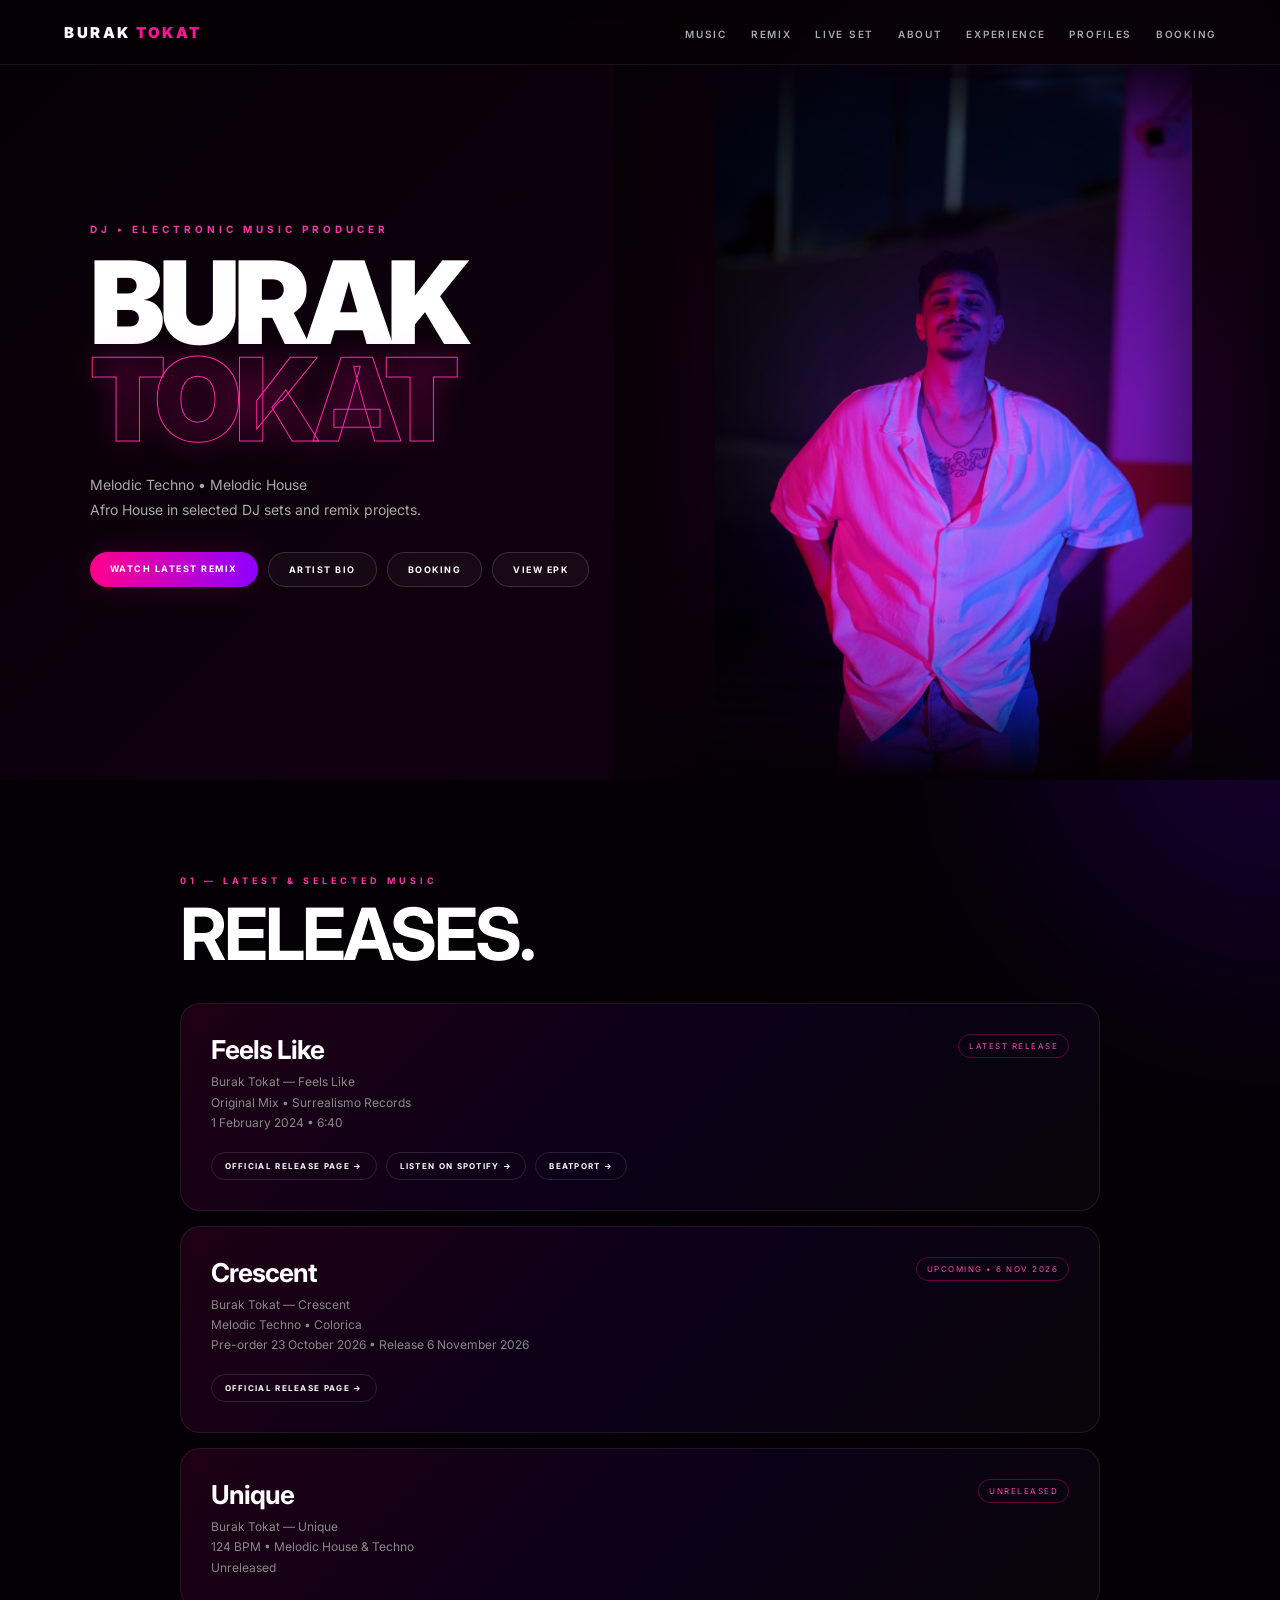
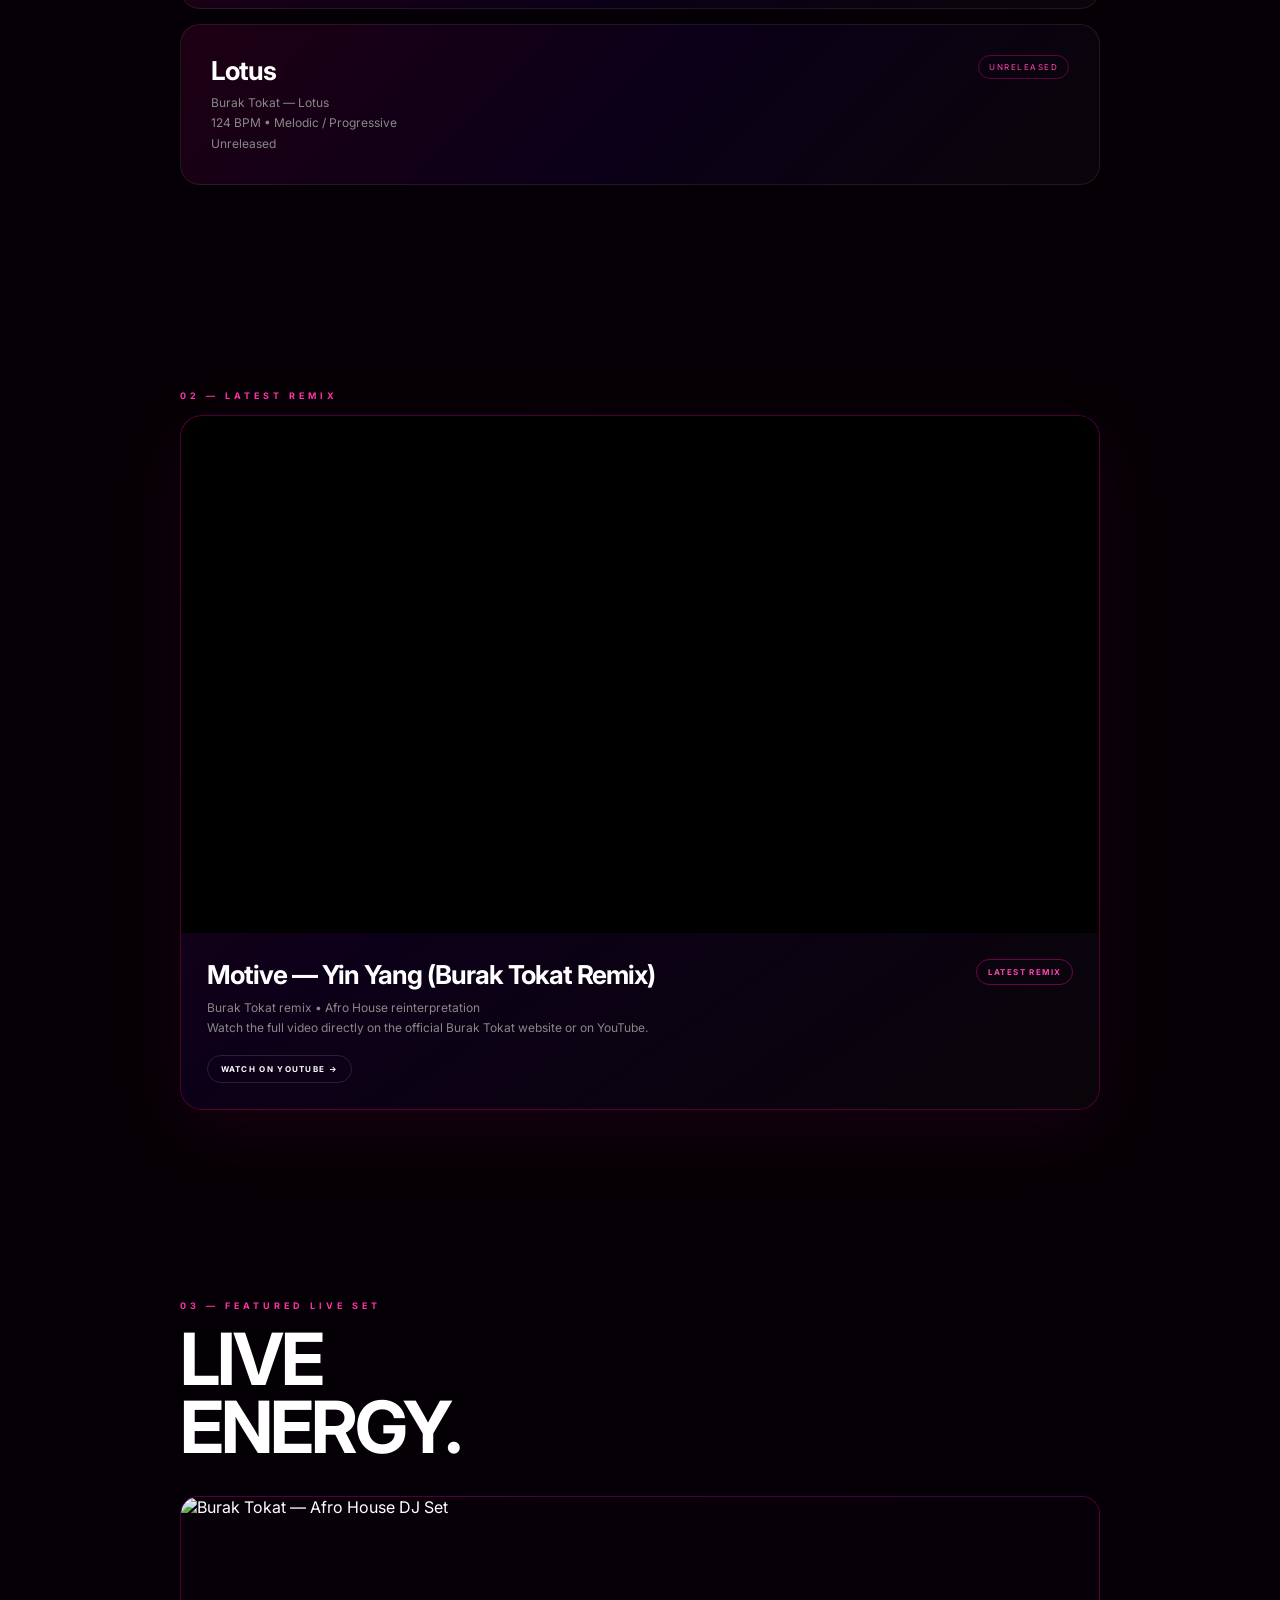
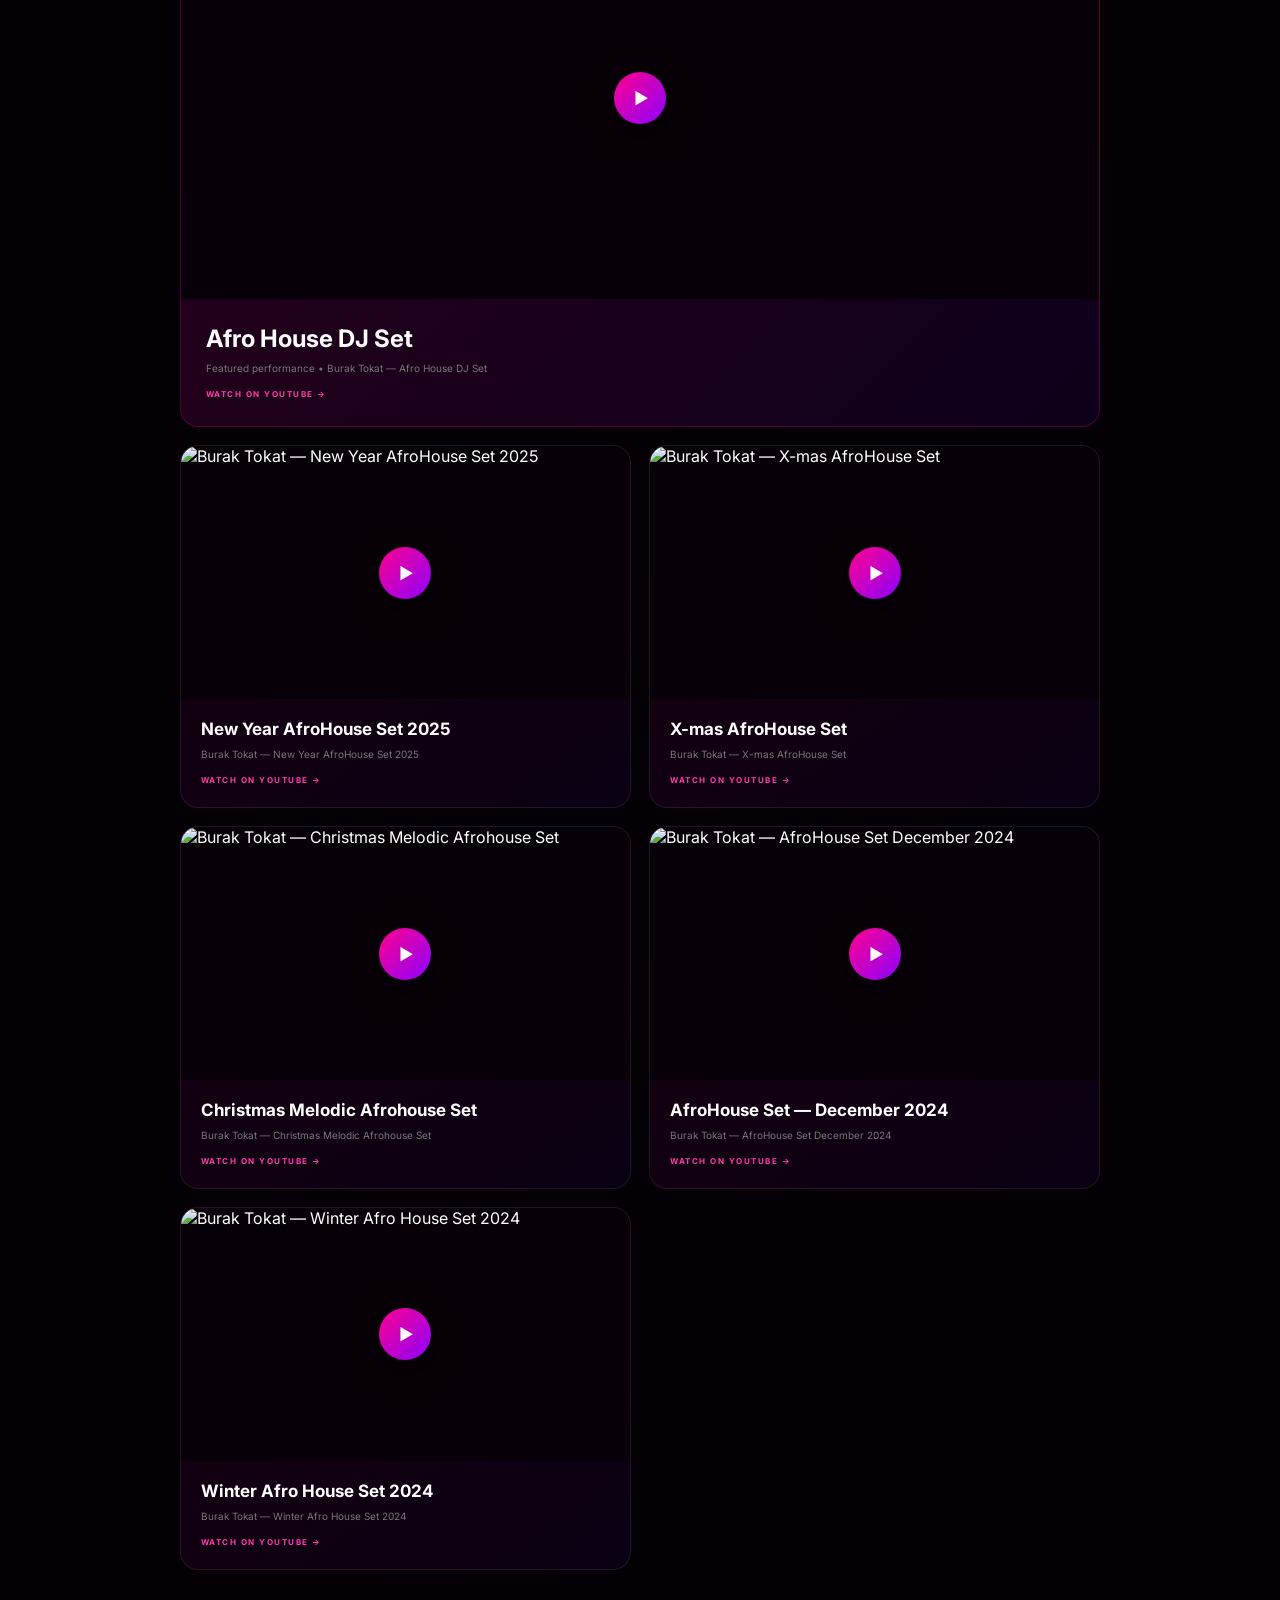
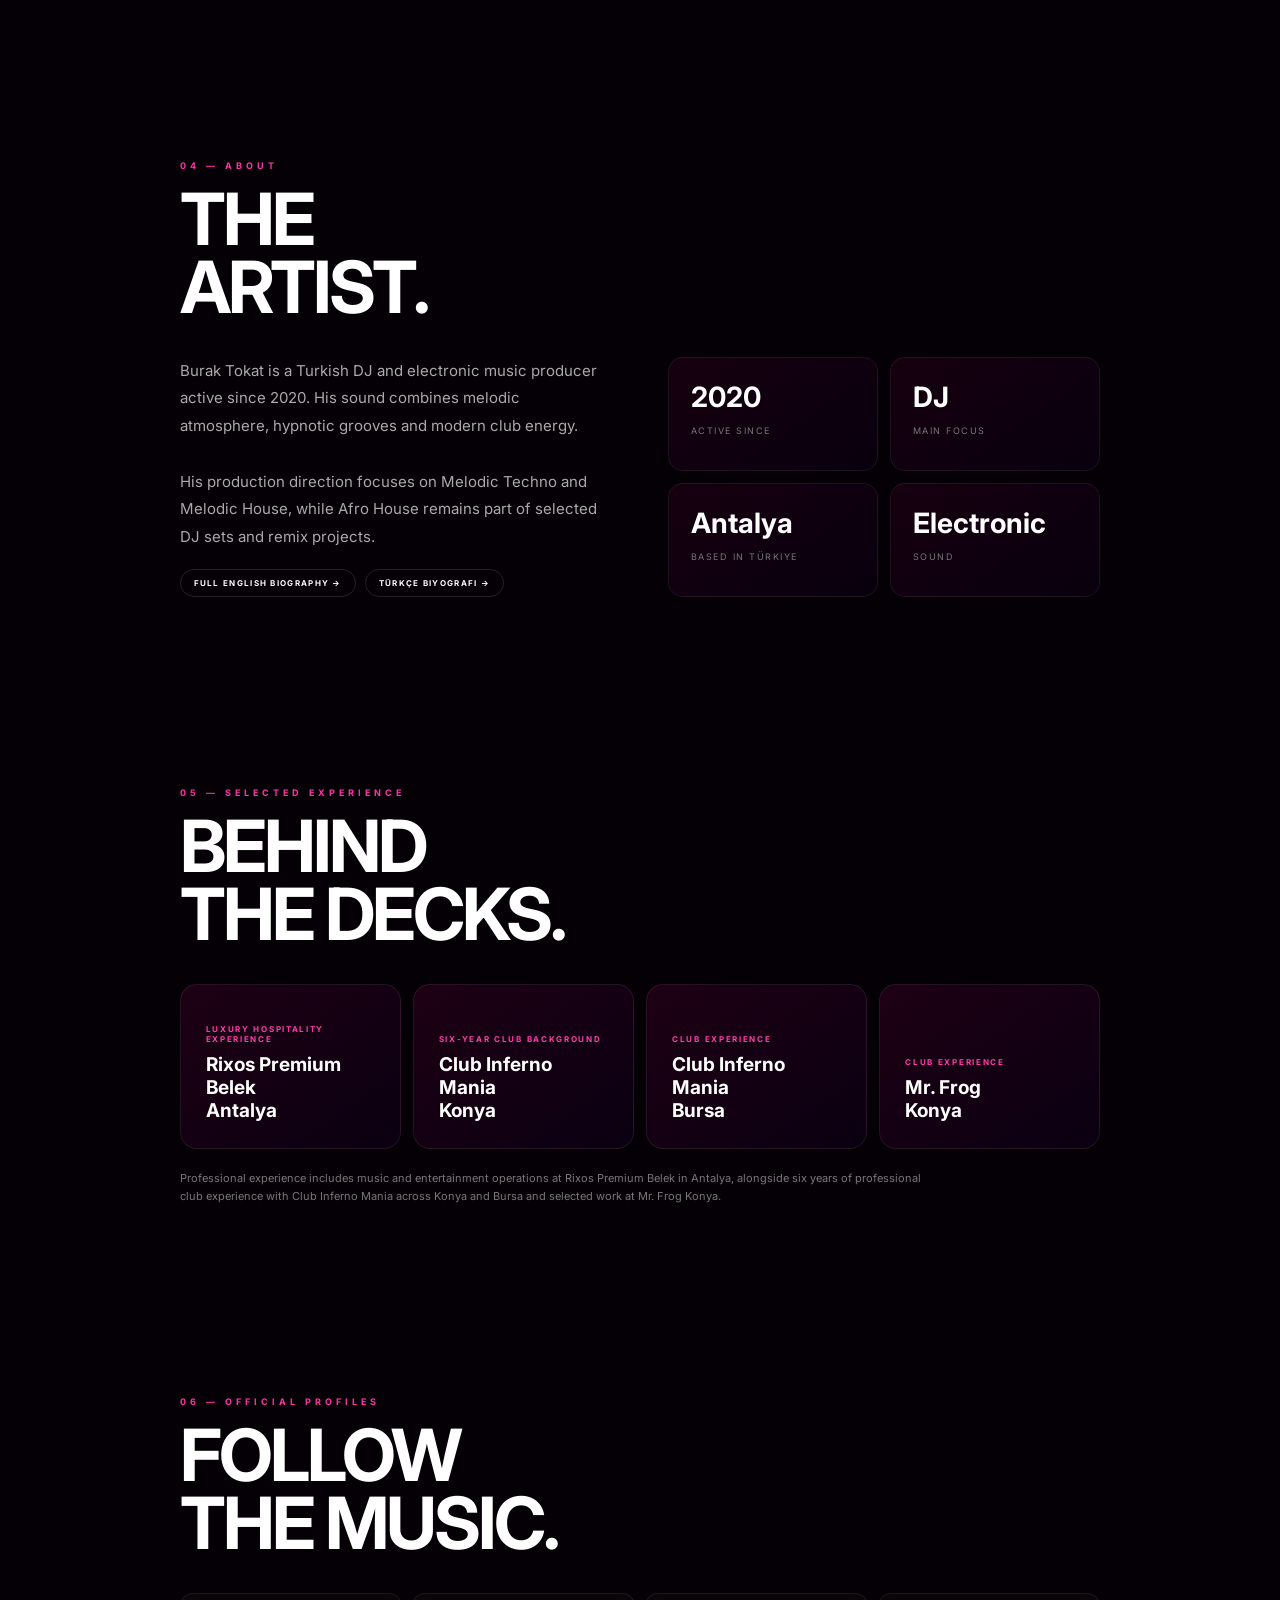
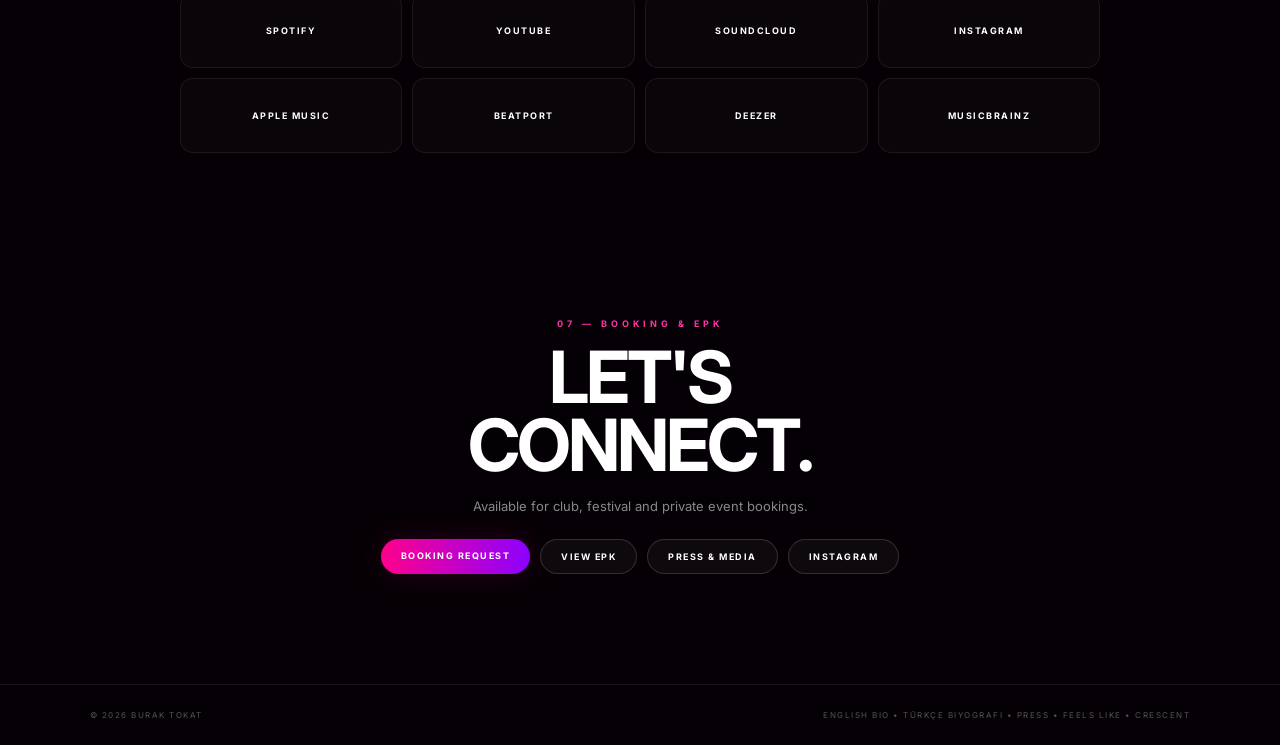
==== index.html @ bba107b1 "Add Rixos Premium Belek to selected experience" ====
<!DOCTYPE html>
<html lang="en">
<head>
  <meta charset="UTF-8">
  <meta name="viewport" content="width=device-width, initial-scale=1.0">

  <script>
    if (window.location.hostname === 'buraktokat.github.io') {
      window.location.replace(
        'https://buraktokat.com' +
        window.location.pathname +
        window.location.search +
        window.location.hash
      );
    }
  </script>

  <title>Burak Tokat — DJ & Electronic Music Producer</title>
  <meta name="description" content="Official website of Burak Tokat — Turkish DJ and electronic music producer. Melodic Techno, Melodic House and selected Afro House projects, releases, remixes and DJ sets.">
  <meta name="author" content="Burak Tokat">
  <meta name="robots" content="index, follow, max-image-preview:large">

  <link rel="canonical" href="https://buraktokat.com/">
  <link rel="alternate" hreflang="en" href="https://buraktokat.com/">
  <link rel="alternate" hreflang="tr" href="https://buraktokat.com/hakkinda.html">
  <link rel="alternate" hreflang="x-default" href="https://buraktokat.com/">
  <link rel="icon" type="image/svg+xml" href="/favicon.svg?v=3">
  <meta name="theme-color" content="#050005">

  <meta property="og:title" content="Burak Tokat — DJ & Electronic Music Producer">
  <meta property="og:description" content="Official website of Burak Tokat — DJ & Electronic Music Producer from Türkiye.">
  <meta property="og:type" content="profile">
  <meta property="og:url" content="https://buraktokat.com/">
  <meta property="og:image" content="https://buraktokat.com/burak-tokat-hero.JPG">
  <meta property="og:image:width" content="828">
  <meta property="og:image:height" content="1183">
  <meta property="og:image:alt" content="Burak Tokat — Turkish DJ and electronic music producer">
  <meta property="og:site_name" content="Burak Tokat">

  <meta name="twitter:card" content="summary_large_image">
  <meta name="twitter:title" content="Burak Tokat — DJ & Electronic Music Producer">
  <meta name="twitter:description" content="Official website of Burak Tokat.">
  <meta name="twitter:image" content="https://buraktokat.com/burak-tokat-hero.JPG">

  <script type="application/ld+json">
  {
    "@context": "https://schema.org",
    "@graph": [
      {
        "@type": "WebSite",
        "@id": "https://buraktokat.com/#website",
        "url": "https://buraktokat.com/",
        "name": "Burak Tokat",
        "alternateName": "Burak Tokat Official",
        "description": "Official website of Turkish DJ and electronic music producer Burak Tokat.",
        "inLanguage": ["en", "tr"],
        "publisher": {"@id": "https://buraktokat.com/#person"}
      },
      {
        "@type": "Person",
        "@id": "https://buraktokat.com/#person",
        "name": "Burak Tokat",
        "alternateName": "BURAK TOKAT",
        "url": "https://buraktokat.com/",
        "mainEntityOfPage": {"@id": "https://buraktokat.com/about.html#about-page"},
        "image": {
          "@type": "ImageObject",
          "url": "https://buraktokat.com/burak-tokat-hero.JPG",
          "contentUrl": "https://buraktokat.com/burak-tokat-hero.JPG",
          "caption": "Burak Tokat — Turkish DJ and electronic music producer",
          "width": 828,
          "height": 1183
        },
        "jobTitle": "DJ and Electronic Music Producer",
        "disambiguatingDescription": "Turkish DJ and electronic music producer based in Antalya, active since 2020.",
        "description": "Burak Tokat is a Turkish DJ and electronic music producer active since 2020, based in Antalya, Türkiye. His production direction focuses primarily on Melodic Techno and Melodic House, while Afro House is represented in selected DJ sets and remix projects.",
        "nationality": {"@type": "Country", "name": "Türkiye"},
        "homeLocation": {"@type": "City", "name": "Antalya"},
        "knowsAbout": ["Melodic Techno", "Melodic House", "Afro House", "Electronic Music"],
        "identifier": [
          {"@type": "PropertyValue", "propertyID": "MusicBrainz Artist ID", "value": "d6642fed-4b32-4e35-bbf1-1daaf0e04e70"},
          {"@type": "PropertyValue", "propertyID": "Spotify Artist ID", "value": "2lSECyE7vZiH9M3YwAgsy5"},
          {"@type": "PropertyValue", "propertyID": "Apple Music Artist ID", "value": "1721994034"}
        ],
        "sameAs": [
          "https://www.instagram.com/burak_tkt/",
          "https://open.spotify.com/artist/2lSECyE7vZiH9M3YwAgsy5",
          "https://music.apple.com/tr/artist/burak-tokat/1721994034",
          "https://www.youtube.com/@BurakTokatMusic",
          "https://soundcloud.com/burak-tokat-6125178",
          "https://www.beatport.com/artist/burak-tokat/1174596",
          "https://www.deezer.com/en/artist/247547852",
          "https://musicbrainz.org/artist/d6642fed-4b32-4e35-bbf1-1daaf0e04e70"
        ]
      },
      {
        "@type": "MusicRecording",
        "@id": "https://buraktokat.com/#feels-like",
        "name": "Feels Like",
        "url": "https://buraktokat.com/music/feels-like.html",
        "sameAs": "https://open.spotify.com/track/1SCEhdeMEhMFP7jgETEWyG",
        "datePublished": "2024-02-01",
        "duration": "PT6M40S",
        "isrcCode": "US83Z2354451",
        "genre": "Melodic House & Techno",
        "byArtist": {"@id": "https://buraktokat.com/#person"},
        "recordLabel": {"@type": "Organization", "name": "Surrealismo Records"}
      },
      {
        "@type": "MusicRecording",
        "@id": "https://buraktokat.com/#crescent",
        "name": "Crescent",
        "url": "https://buraktokat.com/music/crescent.html",
        "datePublished": "2026-11-06",
        "genre": "Melodic Techno",
        "byArtist": {"@id": "https://buraktokat.com/#person"},
        "recordLabel": {"@type": "Organization", "name": "Colorica", "sameAs": "https://www.beatport.com/label/colorica/94659"},
        "description": "Upcoming Melodic Techno single by Burak Tokat. Pre-order begins 23 October 2026; worldwide release is 6 November 2026."
      },
      {
        "@type": "VideoObject",
        "@id": "https://buraktokat.com/#yin-yang-remix-video",
        "name": "Motive - Yin Yang (Burak Tokat Remix)",
        "description": "Motive - Yin Yang reworked by Burak Tokat in an Afro House-oriented remix version.",
        "thumbnailUrl": "https://i.ytimg.com/vi/vJzONcDdMDk/maxresdefault.jpg",
        "embedUrl": "https://www.youtube.com/embed/vJzONcDdMDk",
        "contentUrl": "https://www.youtube.com/watch?v=vJzONcDdMDk",
        "creator": {"@id": "https://buraktokat.com/#person"}
      }
    ]
  }
  </script>

  <style>
    @import url('https://fonts.googleapis.com/css2?family=Inter:wght@400;500;600;700;800;900&display=swap');
    *{margin:0;padding:0;box-sizing:border-box}html{scroll-behavior:smooth}body{background:#050005;color:#fff;font-family:Inter,Arial,sans-serif;overflow-x:hidden}body::before{content:"";position:fixed;width:450px;height:450px;left:-220px;top:120px;background:rgba(255,0,153,.18);filter:blur(120px);border-radius:50%;z-index:-2}body::after{content:"";position:fixed;width:450px;height:450px;right:-220px;top:500px;background:rgba(100,0,255,.18);filter:blur(120px);border-radius:50%;z-index:-2}
    nav{position:fixed;top:0;left:0;width:100%;height:65px;display:flex;align-items:center;justify-content:space-between;padding:0 5%;z-index:100;background:rgba(5,0,5,.72);backdrop-filter:blur(18px);-webkit-backdrop-filter:blur(18px);border-bottom:1px solid rgba(255,255,255,.07)}.logo{font-size:15px;font-weight:900;letter-spacing:2.5px}.logo span{color:#ff1493}.nav-links{display:flex;gap:24px;list-style:none}.nav-links a{color:#aaa;text-decoration:none;font-size:10px;font-weight:600;letter-spacing:1.7px;text-transform:uppercase;transition:.3s}.nav-links a:hover{color:#ff32aa}
    .hero{min-height:780px;position:relative;display:flex;align-items:center;padding:90px 7% 60px;overflow:hidden;background:radial-gradient(circle at 80% 50%,rgba(255,0,153,.15),transparent 40%),linear-gradient(135deg,#050005,#10000f 55%,#08000c)}.hero-content{position:relative;z-index:3;width:54%}.eyebrow{color:#ff35aa;font-size:10px;font-weight:700;letter-spacing:4px;text-transform:uppercase;margin-bottom:20px}.hero h1{font-size:clamp(58px,9vw,115px);line-height:.84;letter-spacing:-6px;font-weight:900;text-transform:uppercase}.hero h1 span{display:block;color:transparent;-webkit-text-stroke:1px #ff28a4;text-shadow:0 0 30px rgba(255,0,153,.22)}.hero-sub{margin-top:25px;max-width:500px;color:#aaa;font-size:14px;line-height:1.75}.hero-buttons{display:flex;gap:10px;flex-wrap:wrap;margin-top:30px}.btn{display:inline-flex;padding:11px 20px;border-radius:30px;text-decoration:none;color:#fff;font-size:9px;font-weight:700;letter-spacing:1.5px;text-transform:uppercase;border:1px solid rgba(255,255,255,.15);background:rgba(255,255,255,.035);transition:.3s}.btn.primary{background:linear-gradient(90deg,#ff008c,#8c00ff);border:none;box-shadow:0 0 30px rgba(255,0,153,.15)}.btn:hover{transform:translateY(-2px)}
    .hero-photo{position:absolute;right:-1%;top:65px;width:53%;height:calc(100% - 65px);display:flex;align-items:flex-end;justify-content:center;z-index:2;pointer-events:none}.hero-photo::before{content:"";position:absolute;width:78%;height:82%;right:5%;bottom:3%;background:radial-gradient(circle,rgba(255,0,153,.38),rgba(100,0,255,.18),transparent 70%);filter:blur(48px)}.hero-photo::after{content:"";position:absolute;inset:0;z-index:2;pointer-events:none;background:linear-gradient(90deg,#080008 0%,rgba(8,0,8,.30) 13%,transparent 28%,transparent 78%,rgba(8,0,12,.40) 91%,#08000c 100%),linear-gradient(0deg,#050005 0%,rgba(5,0,5,.18) 12%,transparent 25%,transparent 91%,rgba(8,0,12,.72) 100%)}.hero-photo img{position:relative;z-index:1;width:100%;height:100%;object-fit:contain;object-position:center bottom;mix-blend-mode:screen;opacity:.96;-webkit-mask-image:radial-gradient(ellipse 74% 88% at 53% 53%,#000 52%,rgba(0,0,0,.94) 68%,transparent 100%);mask-image:radial-gradient(ellipse 74% 88% at 53% 53%,#000 52%,rgba(0,0,0,.94) 68%,transparent 100%);filter:saturate(1.08) contrast(1.04) drop-shadow(0 28px 50px rgba(0,0,0,.7))}
    section{max-width:1100px;margin:auto;padding:95px 7%}.section-label{color:#ff32a7;font-size:9px;letter-spacing:4px;font-weight:700;text-transform:uppercase;margin-bottom:14px}h2{font-size:clamp(42px,6vw,72px);line-height:.95;letter-spacing:-3px;margin-bottom:35px}
    .music-card{padding:30px;border-radius:20px;border:1px solid rgba(255,255,255,.08);background:linear-gradient(135deg,rgba(255,0,153,.10),rgba(90,0,255,.08),rgba(255,255,255,.02));margin-bottom:15px}.music-top{display:flex;justify-content:space-between;align-items:flex-start;gap:20px}.music-card h3{font-size:26px;letter-spacing:-1px;margin-bottom:7px}.music-card p{color:#888;font-size:12px;line-height:1.7}.music-actions{display:flex;gap:9px;flex-wrap:wrap;margin-top:18px}.music-link{display:inline-flex;align-items:center;padding:8px 13px;border:1px solid rgba(255,255,255,.12);border-radius:30px;color:#fff;text-decoration:none;font-size:8px;font-weight:700;letter-spacing:1.3px;text-transform:uppercase;transition:.3s}.music-link:hover{color:#ff46b2;border-color:rgba(255,0,153,.35);transform:translateY(-2px)}.tag{padding:6px 10px;border:1px solid rgba(255,0,153,.35);color:#ff46b2;border-radius:20px;font-size:8px;letter-spacing:1.5px;white-space:nowrap}
    .remix-shell{border:1px solid rgba(255,0,153,.25);border-radius:22px;overflow:hidden;background:linear-gradient(145deg,rgba(255,0,153,.12),rgba(100,0,255,.08),rgba(255,255,255,.02));box-shadow:0 20px 70px rgba(255,0,153,.08)}.remix-video{position:relative;aspect-ratio:16/9;background:#000}.remix-video iframe{position:absolute;inset:0;width:100%;height:100%;border:0}.remix-info{display:flex;justify-content:space-between;align-items:flex-start;gap:24px;padding:26px}.remix-info h3{font-size:26px;letter-spacing:-1px;margin-bottom:8px}.remix-info p{color:#888;font-size:12px;line-height:1.7}.remix-badge{padding:7px 11px;border:1px solid rgba(255,0,153,.42);color:#ff46b2;border-radius:20px;font-size:8px;font-weight:700;letter-spacing:1.4px;white-space:nowrap}.remix-actions{display:flex;gap:9px;flex-wrap:wrap;margin-top:16px}
    .sets-grid{display:grid;grid-template-columns:1fr 1fr;gap:18px}.set-card{display:block;color:#fff;text-decoration:none;background:linear-gradient(145deg,rgba(255,0,153,.08),rgba(100,0,255,.06));border:1px solid rgba(255,255,255,.08);border-radius:18px;overflow:hidden;transition:.35s}.set-card:hover{transform:translateY(-4px);border-color:rgba(255,0,153,.35);box-shadow:0 15px 40px rgba(255,0,153,.10)}.set-card.featured{grid-column:1/-1;border-color:rgba(255,0,153,.24);background:linear-gradient(135deg,rgba(255,0,153,.15),rgba(100,0,255,.09))}.set-card.featured .set-cover{aspect-ratio:16/7}.set-cover{position:relative;width:100%;aspect-ratio:16/9;overflow:hidden;background:#080008}.set-cover img{width:100%;height:100%;object-fit:cover;display:block;transition:.5s}.set-card:hover .set-cover img{transform:scale(1.04)}.play-button{position:absolute;left:50%;top:50%;transform:translate(-50%,-50%);width:52px;height:52px;display:flex;align-items:center;justify-content:center;border-radius:50%;background:linear-gradient(135deg,#ff008c,#8c00ff);box-shadow:0 8px 30px rgba(0,0,0,.55);font-size:16px;padding-left:3px}.set-info{padding:20px}.set-card.featured .set-info{padding:25px}.set-info h3{font-size:17px;margin-bottom:7px}.set-card.featured .set-info h3{font-size:24px}.set-info p{color:#777;font-size:10px;line-height:1.6}.youtube-link{display:inline-block;margin-top:13px;color:#ff3cab;font-size:8px;font-weight:700;letter-spacing:1.5px;text-transform:uppercase}
    .about-grid{display:grid;grid-template-columns:1fr 1fr;gap:55px}.about-text{color:#aaa;font-size:15px;line-height:1.85}.stats{display:grid;grid-template-columns:1fr 1fr;gap:12px}.stat{padding:22px;border:1px solid rgba(255,255,255,.07);background:linear-gradient(145deg,rgba(255,0,153,.07),rgba(100,0,255,.04));border-radius:15px}.stat strong{display:block;font-size:28px;margin-bottom:4px}.stat span{color:#777;font-size:9px;letter-spacing:1.5px;text-transform:uppercase}.experience-grid{display:grid;grid-template-columns:repeat(4,1fr);gap:12px}.experience-card{min-height:165px;padding:25px;display:flex;flex-direction:column;justify-content:flex-end;border:1px solid rgba(255,255,255,.08);border-radius:17px;background:linear-gradient(145deg,rgba(255,0,153,.10),rgba(100,0,255,.05))}.experience-card span{color:#ff3cab;font-size:8px;font-weight:700;letter-spacing:1.7px;text-transform:uppercase;margin-bottom:10px}.experience-card h3{font-size:19px;line-height:1.2}.experience-note{max-width:760px;margin-top:20px;color:#777;font-size:11px;line-height:1.7}.profile-grid{display:grid;grid-template-columns:repeat(4,1fr);gap:10px}.profile{display:flex;align-items:center;justify-content:center;min-height:75px;border:1px solid rgba(255,255,255,.07);border-radius:13px;color:#fff;text-decoration:none;background:rgba(255,255,255,.02);font-size:9px;font-weight:700;letter-spacing:1.5px;text-transform:uppercase;transition:.3s}.profile:hover{background:linear-gradient(135deg,rgba(255,0,153,.18),rgba(100,0,255,.15));border-color:rgba(255,0,153,.35);transform:translateY(-3px)}.cta{text-align:center;padding-top:70px;padding-bottom:110px}.cta h2{margin-bottom:18px}.cta p{color:#888;font-size:13px;margin-bottom:25px}.cta-actions{display:flex;justify-content:center;gap:10px;flex-wrap:wrap}footer{padding:25px 7%;border-top:1px solid rgba(255,255,255,.07);display:flex;justify-content:space-between;color:#555;font-size:8px;letter-spacing:1.5px;text-transform:uppercase}footer a{color:inherit;text-decoration:none}footer a:hover{color:#ff3cab}
    @media(max-width:800px){nav{height:60px;padding:0 5%}.nav-links{display:none}.hero{min-height:auto;padding:105px 7% 50px;flex-direction:column;align-items:flex-start}.hero-content{width:100%}.hero h1{font-size:clamp(55px,17vw,100px);letter-spacing:-5px}.hero-sub{font-size:13px}.hero-photo{position:relative;right:auto;top:auto;transform:none;width:112%;height:500px;margin:20px -6% -50px}.hero-photo img{width:100%;height:100%;object-position:center bottom}section{padding:75px 7%}.sets-grid,.about-grid,.experience-grid{grid-template-columns:1fr}.set-card.featured{grid-column:auto}.set-card.featured .set-cover{aspect-ratio:16/9}.profile-grid{grid-template-columns:1fr 1fr}.remix-info{flex-direction:column}.remix-badge{align-self:flex-start}footer{flex-direction:column;gap:8px}}@media(max-width:480px){.stats,.profile-grid{grid-template-columns:1fr}.hero-photo{height:430px}}
  </style>
</head>
<body>
  <nav>
    <div class="logo">BURAK <span>TOKAT</span></div>
    <ul class="nav-links">
      <li><a href="#music">Music</a></li>
      <li><a href="#remix">Remix</a></li>
      <li><a href="#sets">Live Set</a></li>
      <li><a href="#about">About</a></li>
      <li><a href="#experience">Experience</a></li>
      <li><a href="#profiles">Profiles</a></li>
      <li><a href="#booking">Booking</a></li>
    </ul>
  </nav>

  <header class="hero">
    <div class="hero-content">
      <div class="eyebrow">DJ • Electronic Music Producer</div>
      <h1>BURAK<span>TOKAT</span></h1>
      <p class="hero-sub">Melodic Techno • Melodic House<br>Afro House in selected DJ sets and remix projects.</p>
      <div class="hero-buttons">
        <a class="btn primary" href="#remix">Watch Latest Remix</a>
        <a class="btn" href="/about.html">Artist Bio</a>
        <a class="btn" href="#booking">Booking</a>
        <a class="btn" href="/Burak_Tokat_EPK_2026.pdf" target="_blank" rel="noopener">View EPK</a>
      </div>
    </div>
    <div class="hero-photo"><img src="burak-tokat-hero.JPG" alt="Burak Tokat — DJ and Electronic Music Producer" width="828" height="1183" fetchpriority="high" decoding="async"></div>
  </header>

  <main>
    <section id="music">
      <div class="section-label">01 — Latest & Selected Music</div>
      <h2>RELEASES.</h2>

      <div class="music-card"><div class="music-top"><div><h3>Feels Like</h3><p>Burak Tokat — Feels Like<br>Original Mix • Surrealismo Records<br>1 February 2024 • 6:40</p><div class="music-actions"><a class="music-link" href="/music/feels-like.html">Official Release Page →</a><a class="music-link" href="https://open.spotify.com/track/1SCEhdeMEhMFP7jgETEWyG" target="_blank" rel="noopener">Listen on Spotify →</a><a class="music-link" href="https://www.beatport.com/artist/burak-tokat/1174596" target="_blank" rel="noopener">Beatport →</a></div></div><div class="tag">LATEST RELEASE</div></div></div>
      <div class="music-card"><div class="music-top"><div><h3>Crescent</h3><p>Burak Tokat — Crescent<br>Melodic Techno • Colorica<br>Pre-order 23 October 2026 • Release 6 November 2026</p><div class="music-actions"><a class="music-link" href="/music/crescent.html">Official Release Page →</a></div></div><div class="tag">UPCOMING • 6 NOV 2026</div></div></div>
      <div class="music-card"><div class="music-top"><div><h3>Unique</h3><p>Burak Tokat — Unique<br>124 BPM • Melodic House & Techno<br>Unreleased</p></div><div class="tag">UNRELEASED</div></div></div>
      <div class="music-card"><div class="music-top"><div><h3>Lotus</h3><p>Burak Tokat — Lotus<br>124 BPM • Melodic / Progressive<br>Unreleased</p></div><div class="tag">UNRELEASED</div></div></div>
    </section>

    <section id="remix">
      <div class="section-label">02 — Latest Remix</div>
      <div class="remix-shell">
        <div class="remix-video">
          <iframe src="https://www.youtube.com/embed/vJzONcDdMDk?rel=0" title="Motive - Yin Yang (Burak Tokat Remix)" allow="accelerometer; autoplay; clipboard-write; encrypted-media; gyroscope; picture-in-picture; web-share" allowfullscreen loading="lazy"></iframe>
        </div>
        <div class="remix-info">
          <div>
            <h3>Motive — Yin Yang (Burak Tokat Remix)</h3>
            <p>Burak Tokat remix • Afro House reinterpretation<br>Watch the full video directly on the official Burak Tokat website or on YouTube.</p>
            <div class="remix-actions"><a class="music-link" href="https://youtu.be/vJzONcDdMDk" target="_blank" rel="noopener">Watch on YouTube →</a></div>
          </div>
          <div class="remix-badge">LATEST REMIX</div>
        </div>
      </div>
    </section>

    <section id="sets">
      <div class="section-label">03 — Featured Live Set</div>
      <h2>LIVE<br>ENERGY.</h2>
      <div class="sets-grid">
        <a class="set-card featured" href="https://www.youtube.com/watch?v=osJnoRtlqdM" target="_blank" rel="noopener"><div class="set-cover"><img src="https://i.ytimg.com/vi/osJnoRtlqdM/maxresdefault.jpg" alt="Burak Tokat — Afro House DJ Set" width="1280" height="720" loading="lazy" decoding="async"><div class="play-button">▶</div></div><div class="set-info"><h3>Afro House DJ Set</h3><p>Featured performance • Burak Tokat — Afro House DJ Set</p><span class="youtube-link">Watch on YouTube →</span></div></a>
        <a class="set-card" href="https://www.youtube.com/watch?v=aU8vCYJIrRw" target="_blank" rel="noopener"><div class="set-cover"><img src="https://i.ytimg.com/vi/aU8vCYJIrRw/maxresdefault.jpg" alt="Burak Tokat — New Year AfroHouse Set 2025" width="1280" height="720" loading="lazy" decoding="async"><div class="play-button">▶</div></div><div class="set-info"><h3>New Year AfroHouse Set 2025</h3><p>Burak Tokat — New Year AfroHouse Set 2025</p><span class="youtube-link">Watch on YouTube →</span></div></a>
        <a class="set-card" href="https://www.youtube.com/watch?v=l-SLMKAkpqU" target="_blank" rel="noopener"><div class="set-cover"><img src="https://i.ytimg.com/vi/l-SLMKAkpqU/maxresdefault.jpg" alt="Burak Tokat — X-mas AfroHouse Set" width="1280" height="720" loading="lazy" decoding="async"><div class="play-button">▶</div></div><div class="set-info"><h3>X-mas AfroHouse Set</h3><p>Burak Tokat — X-mas AfroHouse Set</p><span class="youtube-link">Watch on YouTube →</span></div></a>
        <a class="set-card" href="https://www.youtube.com/watch?v=GcLFTAUtp1A" target="_blank" rel="noopener"><div class="set-cover"><img src="https://i.ytimg.com/vi/GcLFTAUtp1A/maxresdefault.jpg" alt="Burak Tokat — Christmas Melodic Afrohouse Set" width="1280" height="720" loading="lazy" decoding="async"><div class="play-button">▶</div></div><div class="set-info"><h3>Christmas Melodic Afrohouse Set</h3><p>Burak Tokat — Christmas Melodic Afrohouse Set</p><span class="youtube-link">Watch on YouTube →</span></div></a>
        <a class="set-card" href="https://www.youtube.com/watch?v=yoHIHX2rsxg" target="_blank" rel="noopener"><div class="set-cover"><img src="https://i.ytimg.com/vi/yoHIHX2rsxg/maxresdefault.jpg" alt="Burak Tokat — AfroHouse Set December 2024" width="1280" height="720" loading="lazy" decoding="async"><div class="play-button">▶</div></div><div class="set-info"><h3>AfroHouse Set — December 2024</h3><p>Burak Tokat — AfroHouse Set December 2024</p><span class="youtube-link">Watch on YouTube →</span></div></a>
        <a class="set-card" href="https://www.youtube.com/watch?v=bCWEtz5jric" target="_blank" rel="noopener"><div class="set-cover"><img src="https://i.ytimg.com/vi/bCWEtz5jric/maxresdefault.jpg" alt="Burak Tokat — Winter Afro House Set 2024" width="1280" height="720" loading="lazy" decoding="async"><div class="play-button">▶</div></div><div class="set-info"><h3>Winter Afro House Set 2024</h3><p>Burak Tokat — Winter Afro House Set 2024</p><span class="youtube-link">Watch on YouTube →</span></div></a>
      </div>
    </section>

    <section id="about">
      <div class="section-label">04 — About</div>
      <h2>THE<br>ARTIST.</h2>
      <div class="about-grid"><div><p class="about-text">Burak Tokat is a Turkish DJ and electronic music producer active since 2020. His sound combines melodic atmosphere, hypnotic grooves and modern club energy.<br><br>His production direction focuses on Melodic Techno and Melodic House, while Afro House remains part of selected DJ sets and remix projects.</p><div class="music-actions"><a class="music-link" href="/about.html">Full English Biography →</a><a class="music-link" href="/hakkinda.html">Türkçe Biyografi →</a></div></div><div class="stats"><div class="stat"><strong>2020</strong><span>Active Since</span></div><div class="stat"><strong>DJ</strong><span>Main Focus</span></div><div class="stat"><strong>Antalya</strong><span>Based In Türkiye</span></div><div class="stat"><strong>Electronic</strong><span>Sound</span></div></div></div>
    </section>

    <section id="experience">
      <div class="section-label">05 — Selected Experience</div>
      <h2>BEHIND<br>THE DECKS.</h2>
      <div class="experience-grid"><article class="experience-card"><span>Luxury Hospitality Experience</span><h3>Rixos Premium Belek<br>Antalya</h3></article><article class="experience-card"><span>Six-Year Club Background</span><h3>Club Inferno Mania<br>Konya</h3></article><article class="experience-card"><span>Club Experience</span><h3>Club Inferno Mania<br>Bursa</h3></article><article class="experience-card"><span>Club Experience</span><h3>Mr. Frog<br>Konya</h3></article></div>
      <p class="experience-note">Professional experience includes music and entertainment operations at Rixos Premium Belek in Antalya, alongside six years of professional club experience with Club Inferno Mania across Konya and Bursa and selected work at Mr. Frog Konya.</p>
    </section>

    <section id="profiles">
      <div class="section-label">06 — Official Profiles</div>
      <h2>FOLLOW<br>THE MUSIC.</h2>
      <div class="profile-grid">
        <a class="profile" href="https://open.spotify.com/artist/2lSECyE7vZiH9M3YwAgsy5" target="_blank" rel="noopener">Spotify</a><a class="profile" href="https://www.youtube.com/@BurakTokatMusic" target="_blank" rel="noopener">YouTube</a><a class="profile" href="https://soundcloud.com/burak-tokat-6125178" target="_blank" rel="noopener">SoundCloud</a><a class="profile" href="https://www.instagram.com/burak_tkt/" target="_blank" rel="noopener">Instagram</a><a class="profile" href="https://music.apple.com/tr/artist/burak-tokat/1721994034" target="_blank" rel="me noopener">Apple Music</a><a class="profile" href="https://www.beatport.com/artist/burak-tokat/1174596" target="_blank" rel="me noopener">Beatport</a><a class="profile" href="https://www.deezer.com/en/artist/247547852" target="_blank" rel="me noopener">Deezer</a><a class="profile" href="https://musicbrainz.org/artist/d6642fed-4b32-4e35-bbf1-1daaf0e04e70" target="_blank" rel="me noopener">MusicBrainz</a>
      </div>
    </section>

    <section id="booking" class="cta">
      <div class="section-label">07 — Booking & EPK</div>
      <h2>LET'S<br>CONNECT.</h2>
      <p>Available for club, festival and private event bookings.</p>
      <div class="cta-actions"><a class="btn primary" href="mailto:booking@buraktokat.com?subject=Booking%20Request%20-%20Burak%20Tokat">Booking Request</a><a class="btn" href="/Burak_Tokat_EPK_2026.pdf" target="_blank" rel="noopener">View EPK</a><a class="btn" href="/press/">Press & Media</a><a class="btn" href="https://www.instagram.com/burak_tkt/" target="_blank" rel="me noopener">Instagram</a></div>
    </section>
  </main>

  <footer><span>© 2026 Burak Tokat</span><span><a href="/about.html">English Bio</a> • <a href="/hakkinda.html">Türkçe Biyografi</a> • <a href="/press/">Press</a> • <a href="/music/feels-like.html">Feels Like</a> • <a href="/music/crescent.html">Crescent</a></span></footer>
</body>
</html>
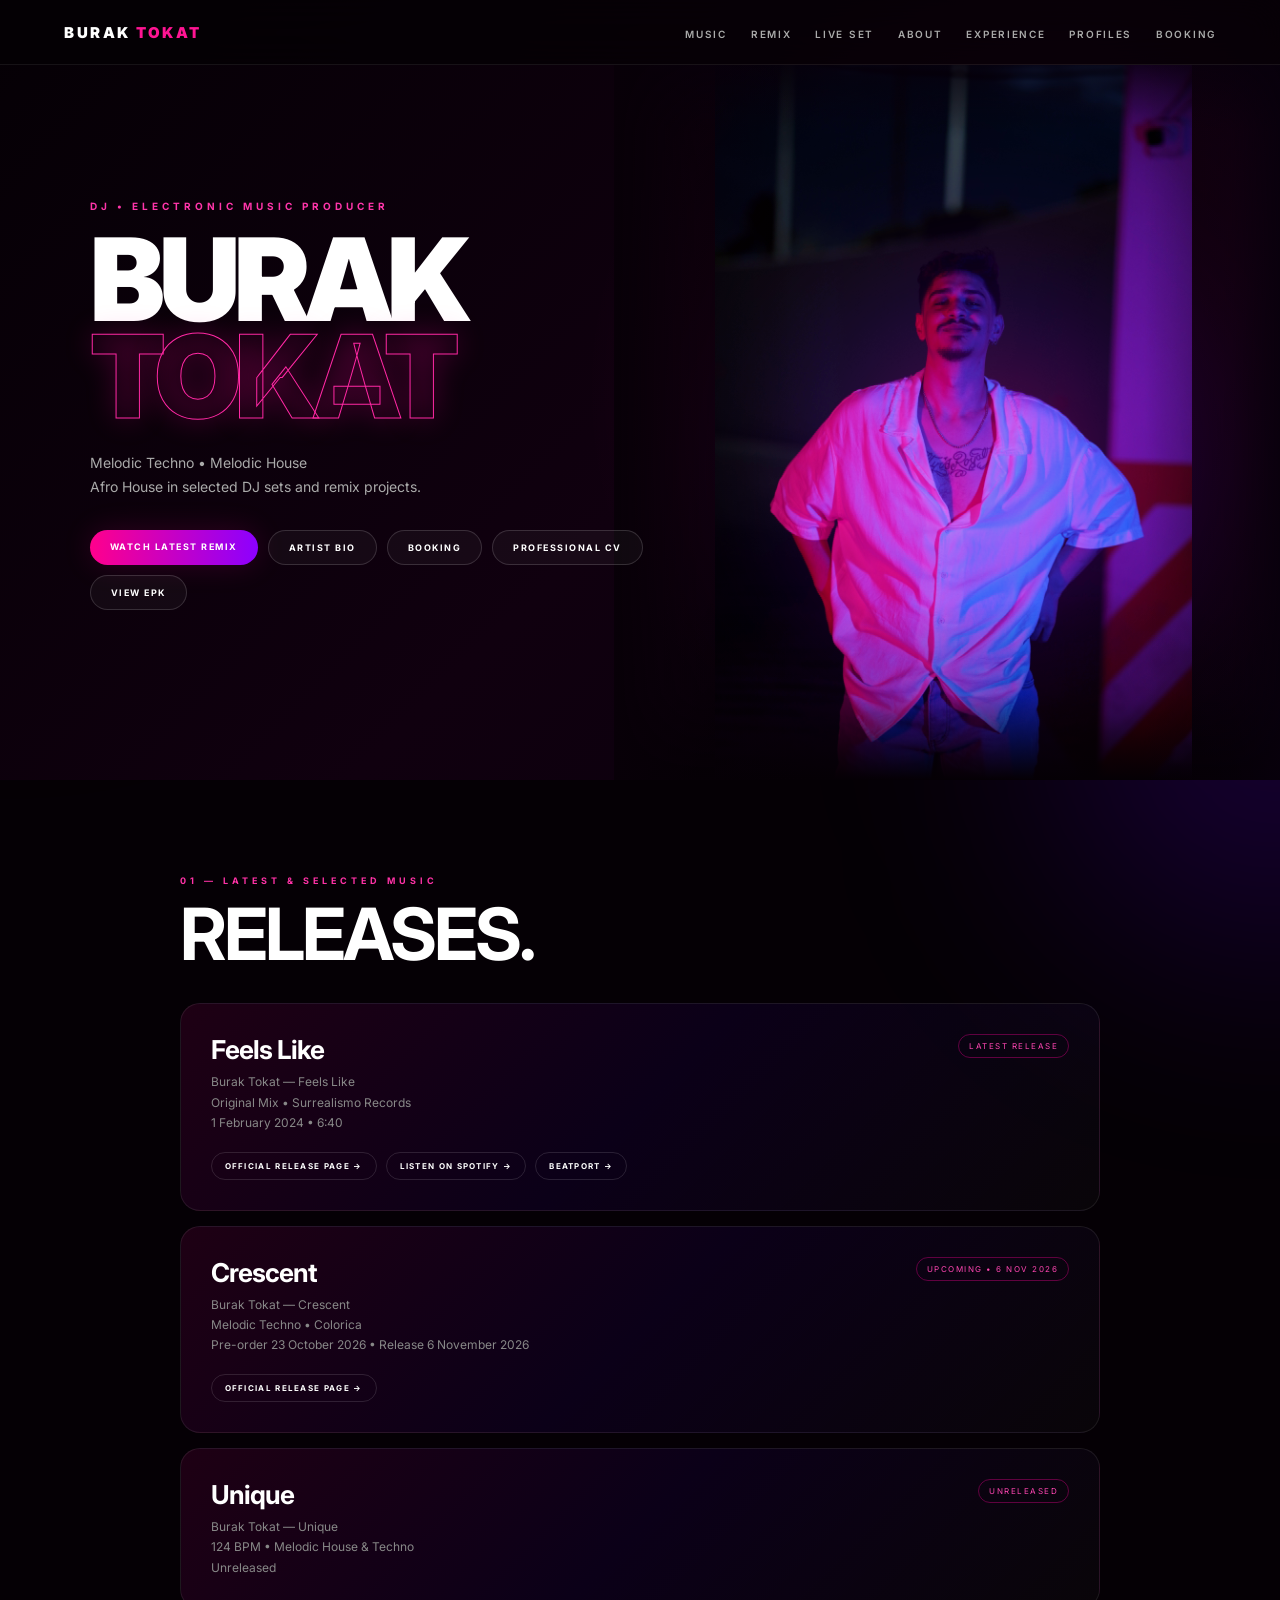
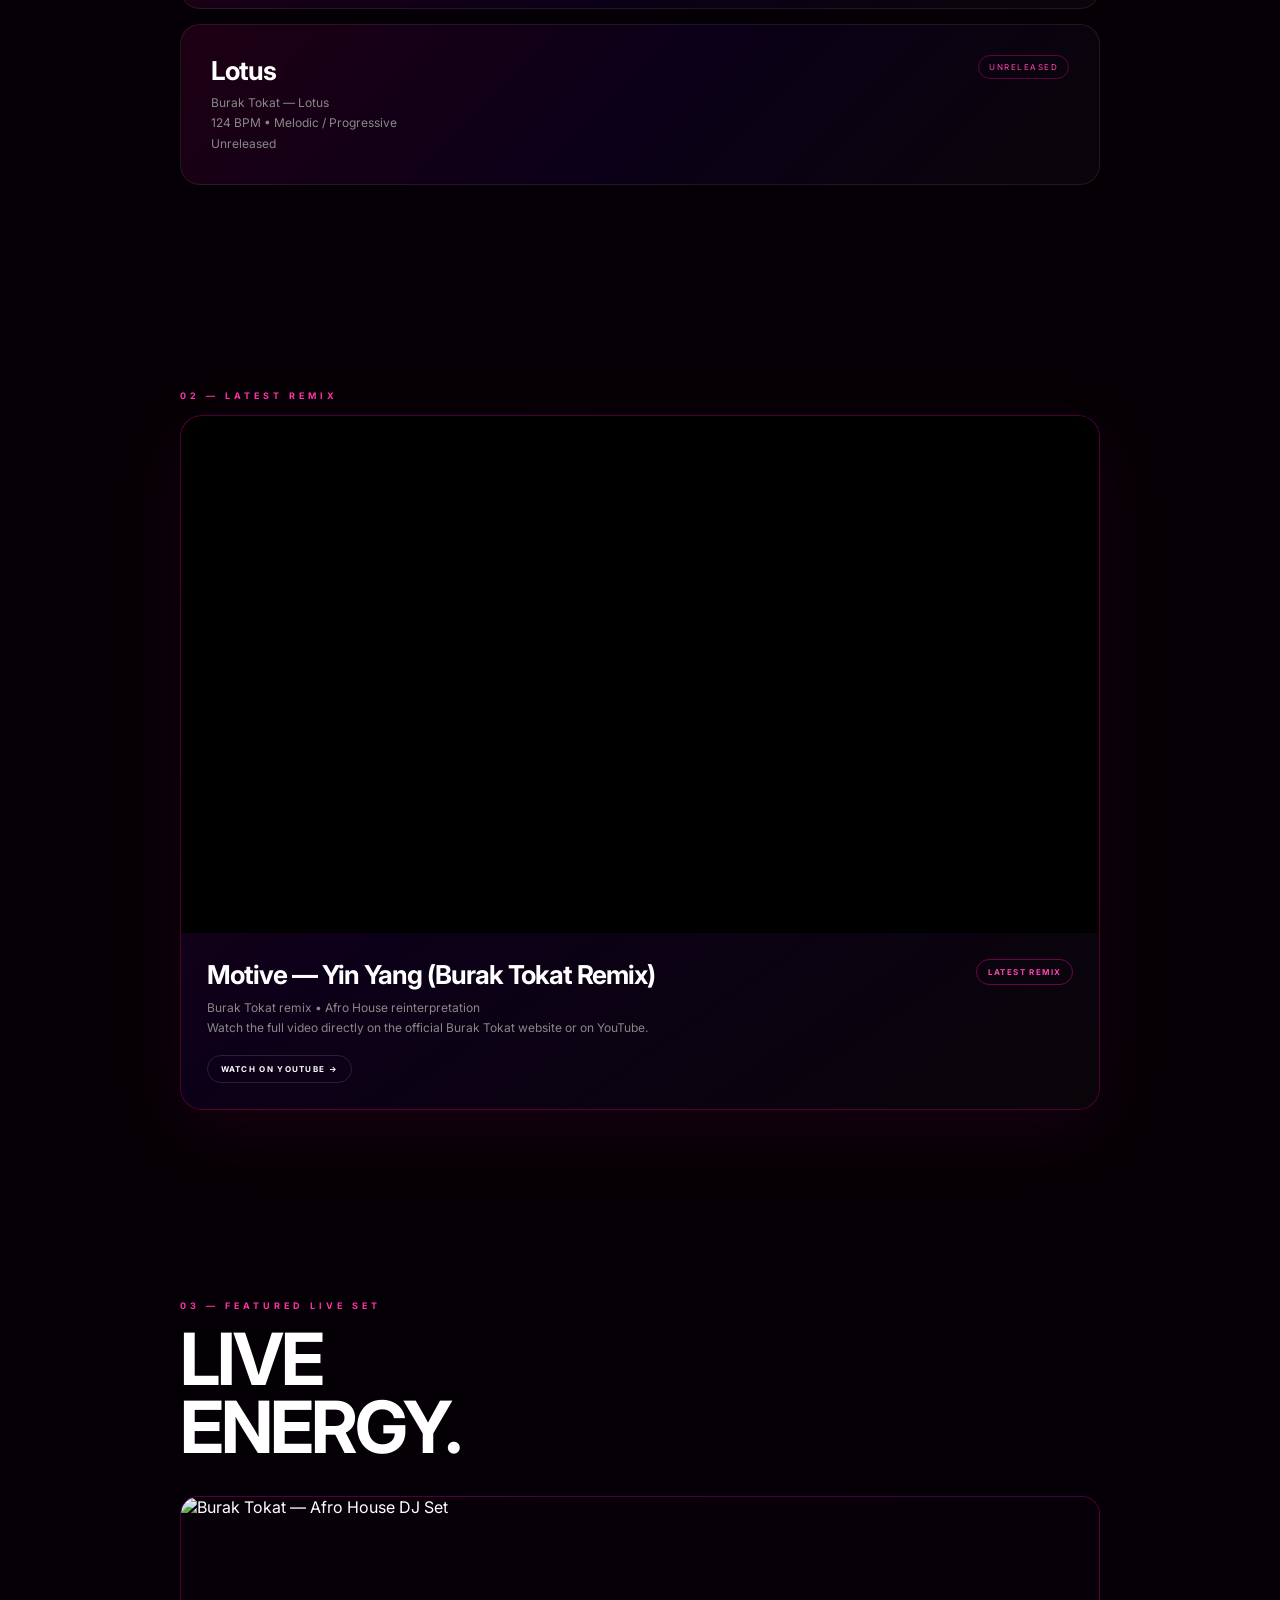
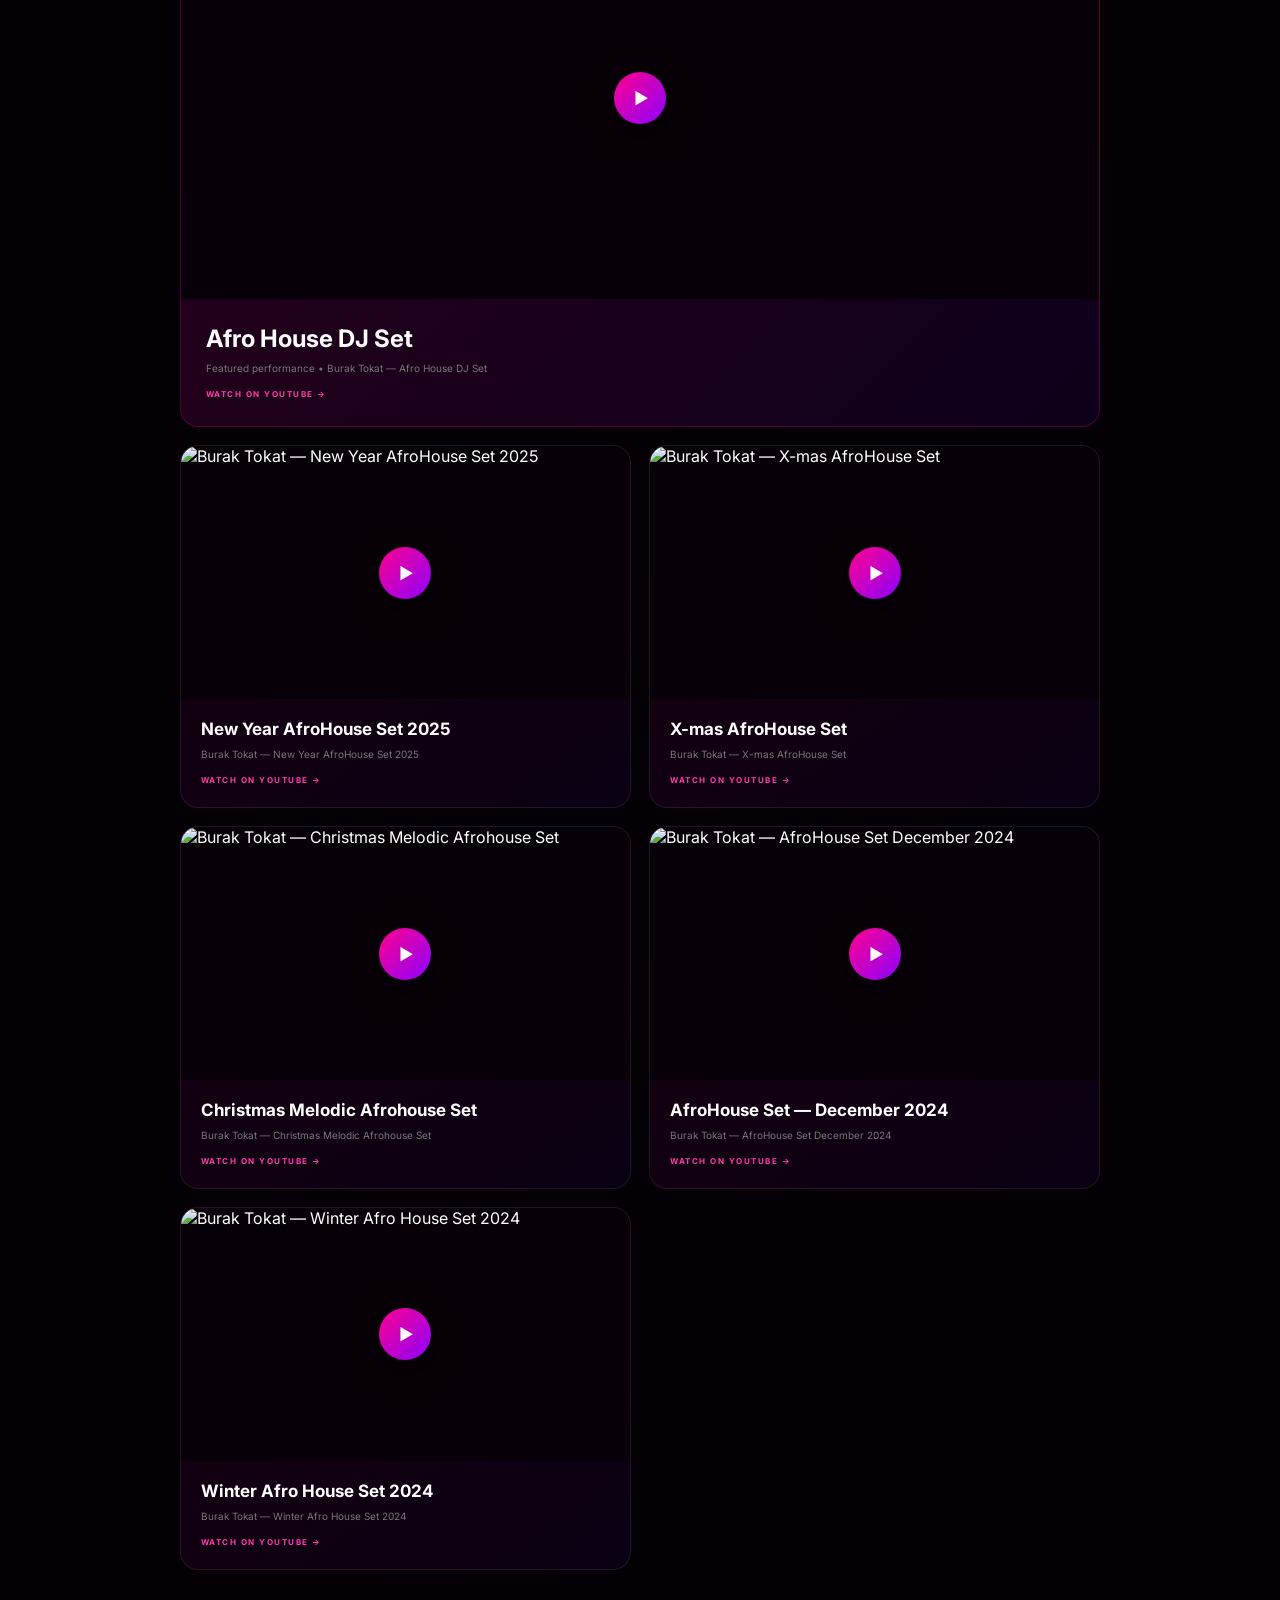
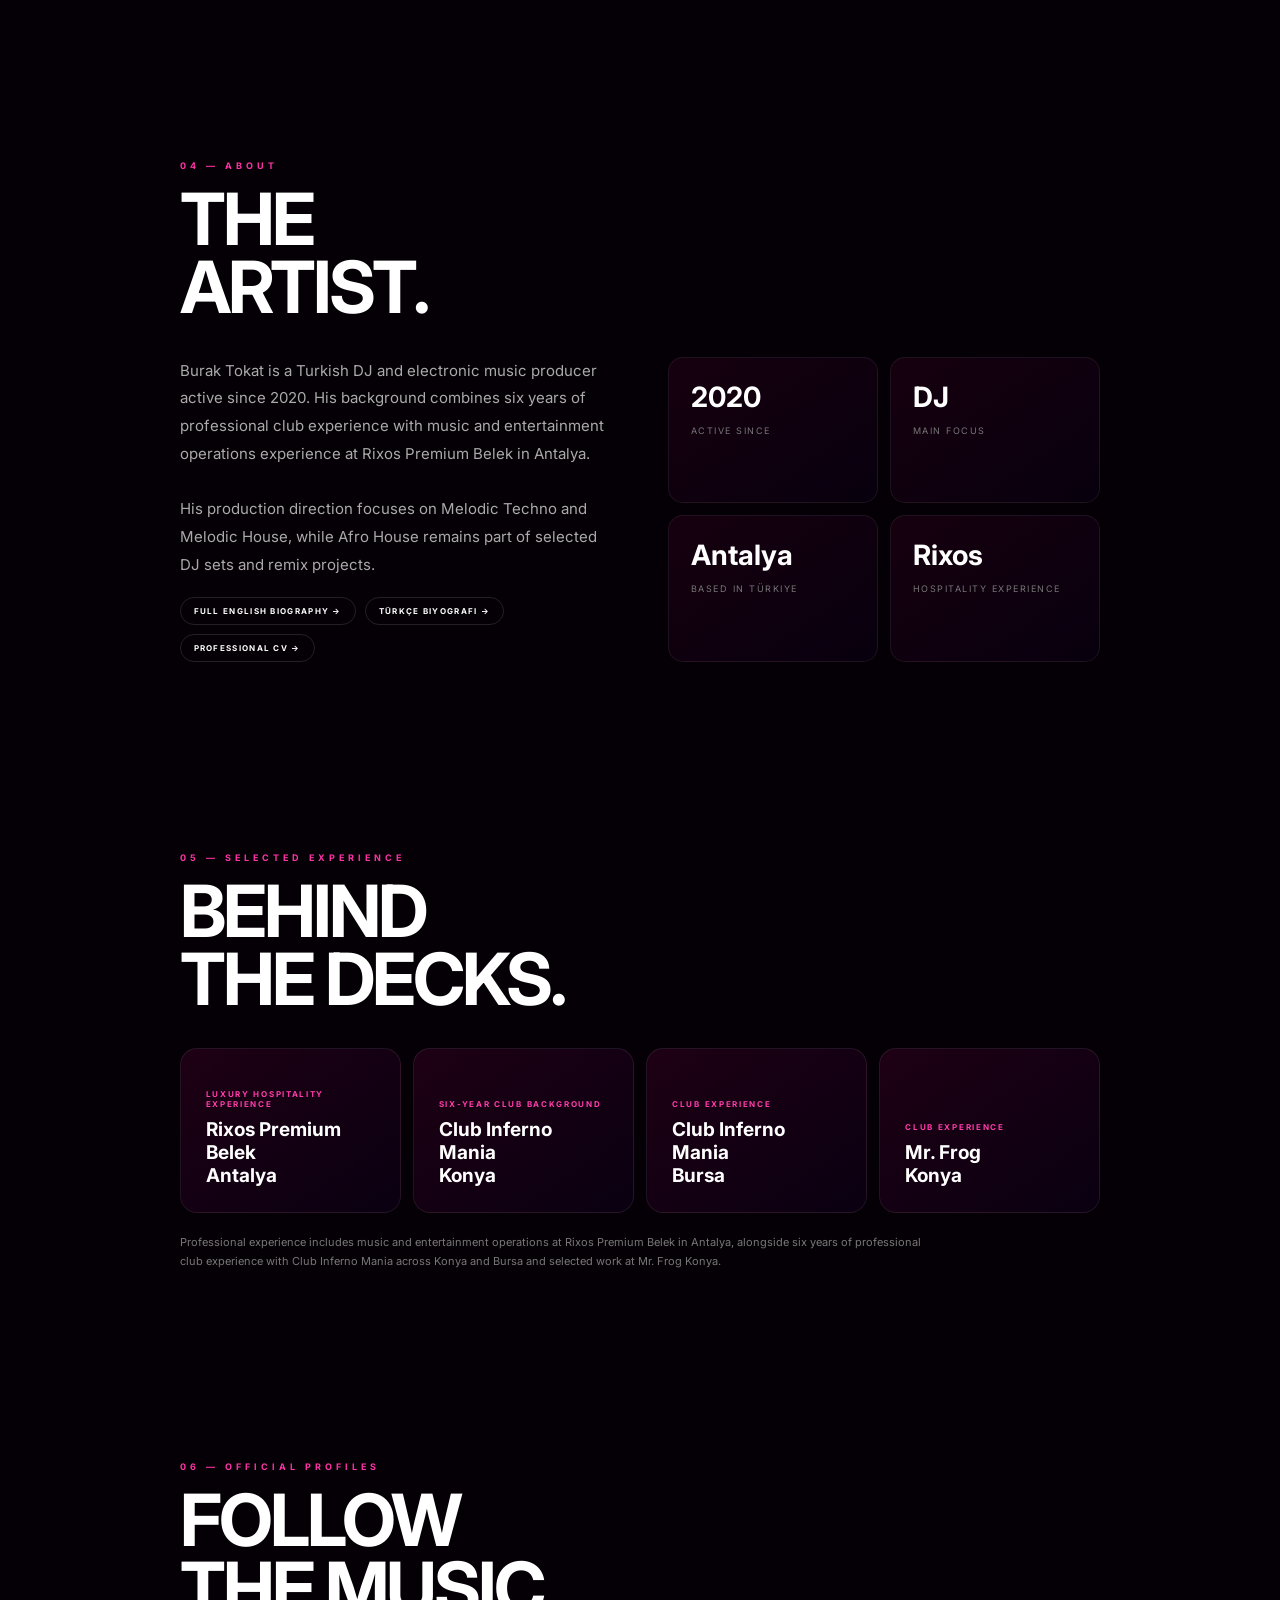
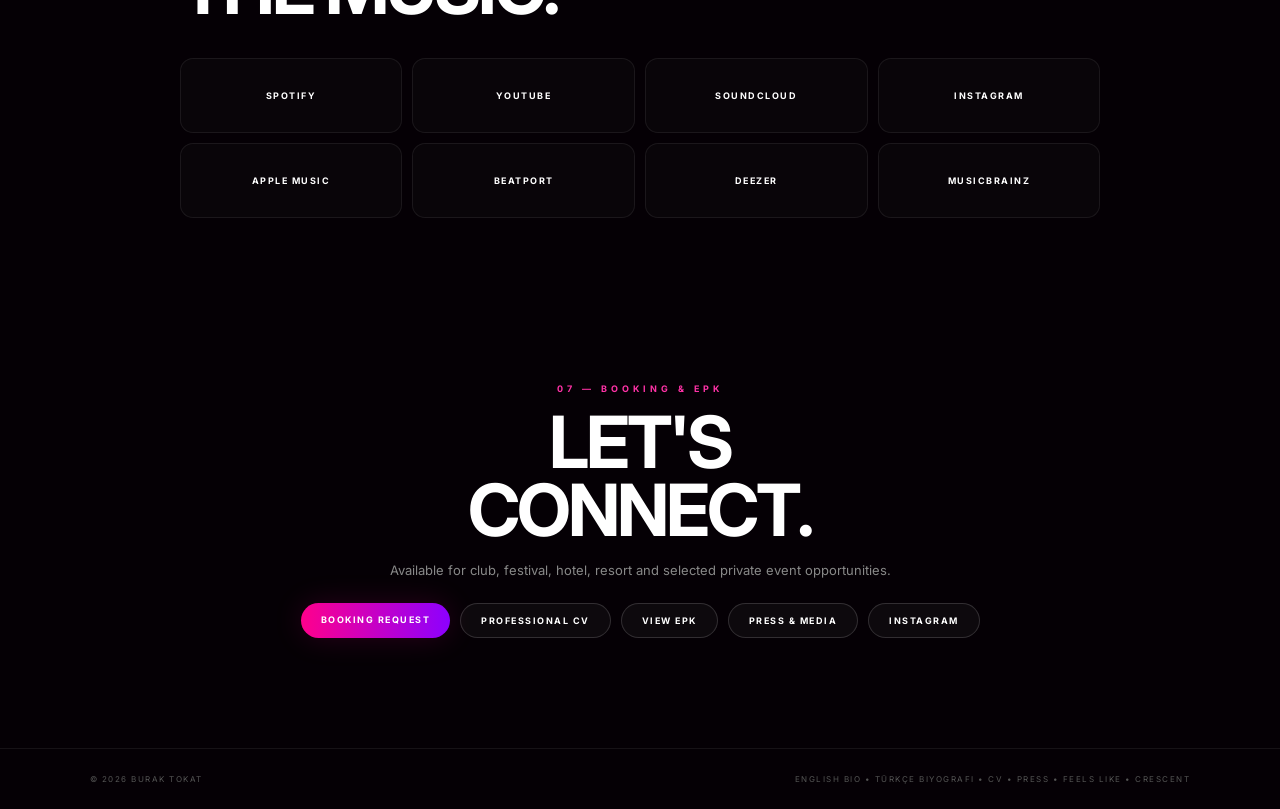
==== commit 06125187: "Strengthen homepage with CV and Rixos hospitality profile" ====
--- a/index.html
+++ b/index.html
@@ -16,7 +16,7 @@
   </script>
 
   <title>Burak Tokat — DJ & Electronic Music Producer</title>
-  <meta name="description" content="Official website of Burak Tokat — Turkish DJ and electronic music producer. Melodic Techno, Melodic House and selected Afro House projects, releases, remixes and DJ sets.">
+  <meta name="description" content="Official website of Burak Tokat — Turkish DJ and electronic music producer with professional club and luxury hospitality entertainment experience. Melodic Techno, Melodic House, selected Afro House projects, releases, remixes and DJ sets.">
   <meta name="author" content="Burak Tokat">
   <meta name="robots" content="index, follow, max-image-preview:large">
 
@@ -28,7 +28,7 @@
   <meta name="theme-color" content="#050005">
 
   <meta property="og:title" content="Burak Tokat — DJ & Electronic Music Producer">
-  <meta property="og:description" content="Official website of Burak Tokat — DJ & Electronic Music Producer from Türkiye.">
+  <meta property="og:description" content="Official website of Burak Tokat — DJ & Electronic Music Producer from Türkiye with club and hospitality entertainment experience.">
   <meta property="og:type" content="profile">
   <meta property="og:url" content="https://buraktokat.com/">
   <meta property="og:image" content="https://buraktokat.com/burak-tokat-hero.JPG">
@@ -73,7 +73,7 @@
         },
         "jobTitle": "DJ and Electronic Music Producer",
         "disambiguatingDescription": "Turkish DJ and electronic music producer based in Antalya, active since 2020.",
-        "description": "Burak Tokat is a Turkish DJ and electronic music producer active since 2020, based in Antalya, Türkiye. His production direction focuses primarily on Melodic Techno and Melodic House, while Afro House is represented in selected DJ sets and remix projects.",
+        "description": "Burak Tokat is a Turkish DJ and electronic music producer active since 2020, based in Antalya, Türkiye. His professional background combines club performance with music and entertainment operations experience at Rixos Premium Belek. His production direction focuses primarily on Melodic Techno and Melodic House, while Afro House is represented in selected DJ sets and remix projects.",
         "nationality": {"@type": "Country", "name": "Türkiye"},
         "homeLocation": {"@type": "City", "name": "Antalya"},
         "knowsAbout": ["Melodic Techno", "Melodic House", "Afro House", "Electronic Music"],
@@ -168,6 +168,7 @@
         <a class="btn primary" href="#remix">Watch Latest Remix</a>
         <a class="btn" href="/about.html">Artist Bio</a>
         <a class="btn" href="#booking">Booking</a>
+        <a class="btn" href="/cv.html">Professional CV</a>
         <a class="btn" href="/Burak_Tokat_EPK_2026.pdf" target="_blank" rel="noopener">View EPK</a>
       </div>
     </div>
@@ -218,7 +219,7 @@
     <section id="about">
       <div class="section-label">04 — About</div>
       <h2>THE<br>ARTIST.</h2>
-      <div class="about-grid"><div><p class="about-text">Burak Tokat is a Turkish DJ and electronic music producer active since 2020. His sound combines melodic atmosphere, hypnotic grooves and modern club energy.<br><br>His production direction focuses on Melodic Techno and Melodic House, while Afro House remains part of selected DJ sets and remix projects.</p><div class="music-actions"><a class="music-link" href="/about.html">Full English Biography →</a><a class="music-link" href="/hakkinda.html">Türkçe Biyografi →</a></div></div><div class="stats"><div class="stat"><strong>2020</strong><span>Active Since</span></div><div class="stat"><strong>DJ</strong><span>Main Focus</span></div><div class="stat"><strong>Antalya</strong><span>Based In Türkiye</span></div><div class="stat"><strong>Electronic</strong><span>Sound</span></div></div></div>
+      <div class="about-grid"><div><p class="about-text">Burak Tokat is a Turkish DJ and electronic music producer active since 2020. His background combines six years of professional club experience with music and entertainment operations experience at Rixos Premium Belek in Antalya.<br><br>His production direction focuses on Melodic Techno and Melodic House, while Afro House remains part of selected DJ sets and remix projects.</p><div class="music-actions"><a class="music-link" href="/about.html">Full English Biography →</a><a class="music-link" href="/hakkinda.html">Türkçe Biyografi →</a><a class="music-link" href="/cv.html">Professional CV →</a></div></div><div class="stats"><div class="stat"><strong>2020</strong><span>Active Since</span></div><div class="stat"><strong>DJ</strong><span>Main Focus</span></div><div class="stat"><strong>Antalya</strong><span>Based In Türkiye</span></div><div class="stat"><strong>Rixos</strong><span>Hospitality Experience</span></div></div></div>
     </section>
 
     <section id="experience">
@@ -239,11 +240,11 @@
     <section id="booking" class="cta">
       <div class="section-label">07 — Booking & EPK</div>
       <h2>LET'S<br>CONNECT.</h2>
-      <p>Available for club, festival and private event bookings.</p>
-      <div class="cta-actions"><a class="btn primary" href="mailto:booking@buraktokat.com?subject=Booking%20Request%20-%20Burak%20Tokat">Booking Request</a><a class="btn" href="/Burak_Tokat_EPK_2026.pdf" target="_blank" rel="noopener">View EPK</a><a class="btn" href="/press/">Press & Media</a><a class="btn" href="https://www.instagram.com/burak_tkt/" target="_blank" rel="me noopener">Instagram</a></div>
+      <p>Available for club, festival, hotel, resort and selected private event opportunities.</p>
+      <div class="cta-actions"><a class="btn primary" href="mailto:booking@buraktokat.com?subject=Booking%20Request%20-%20Burak%20Tokat">Booking Request</a><a class="btn" href="/cv.html">Professional CV</a><a class="btn" href="/Burak_Tokat_EPK_2026.pdf" target="_blank" rel="noopener">View EPK</a><a class="btn" href="/press/">Press & Media</a><a class="btn" href="https://www.instagram.com/burak_tkt/" target="_blank" rel="me noopener">Instagram</a></div>
     </section>
   </main>
 
-  <footer><span>© 2026 Burak Tokat</span><span><a href="/about.html">English Bio</a> • <a href="/hakkinda.html">Türkçe Biyografi</a> • <a href="/press/">Press</a> • <a href="/music/feels-like.html">Feels Like</a> • <a href="/music/crescent.html">Crescent</a></span></footer>
+  <footer><span>© 2026 Burak Tokat</span><span><a href="/about.html">English Bio</a> • <a href="/hakkinda.html">Türkçe Biyografi</a> • <a href="/cv.html">CV</a> • <a href="/press/">Press</a> • <a href="/music/feels-like.html">Feels Like</a> • <a href="/music/crescent.html">Crescent</a></span></footer>
 </body>
 </html>
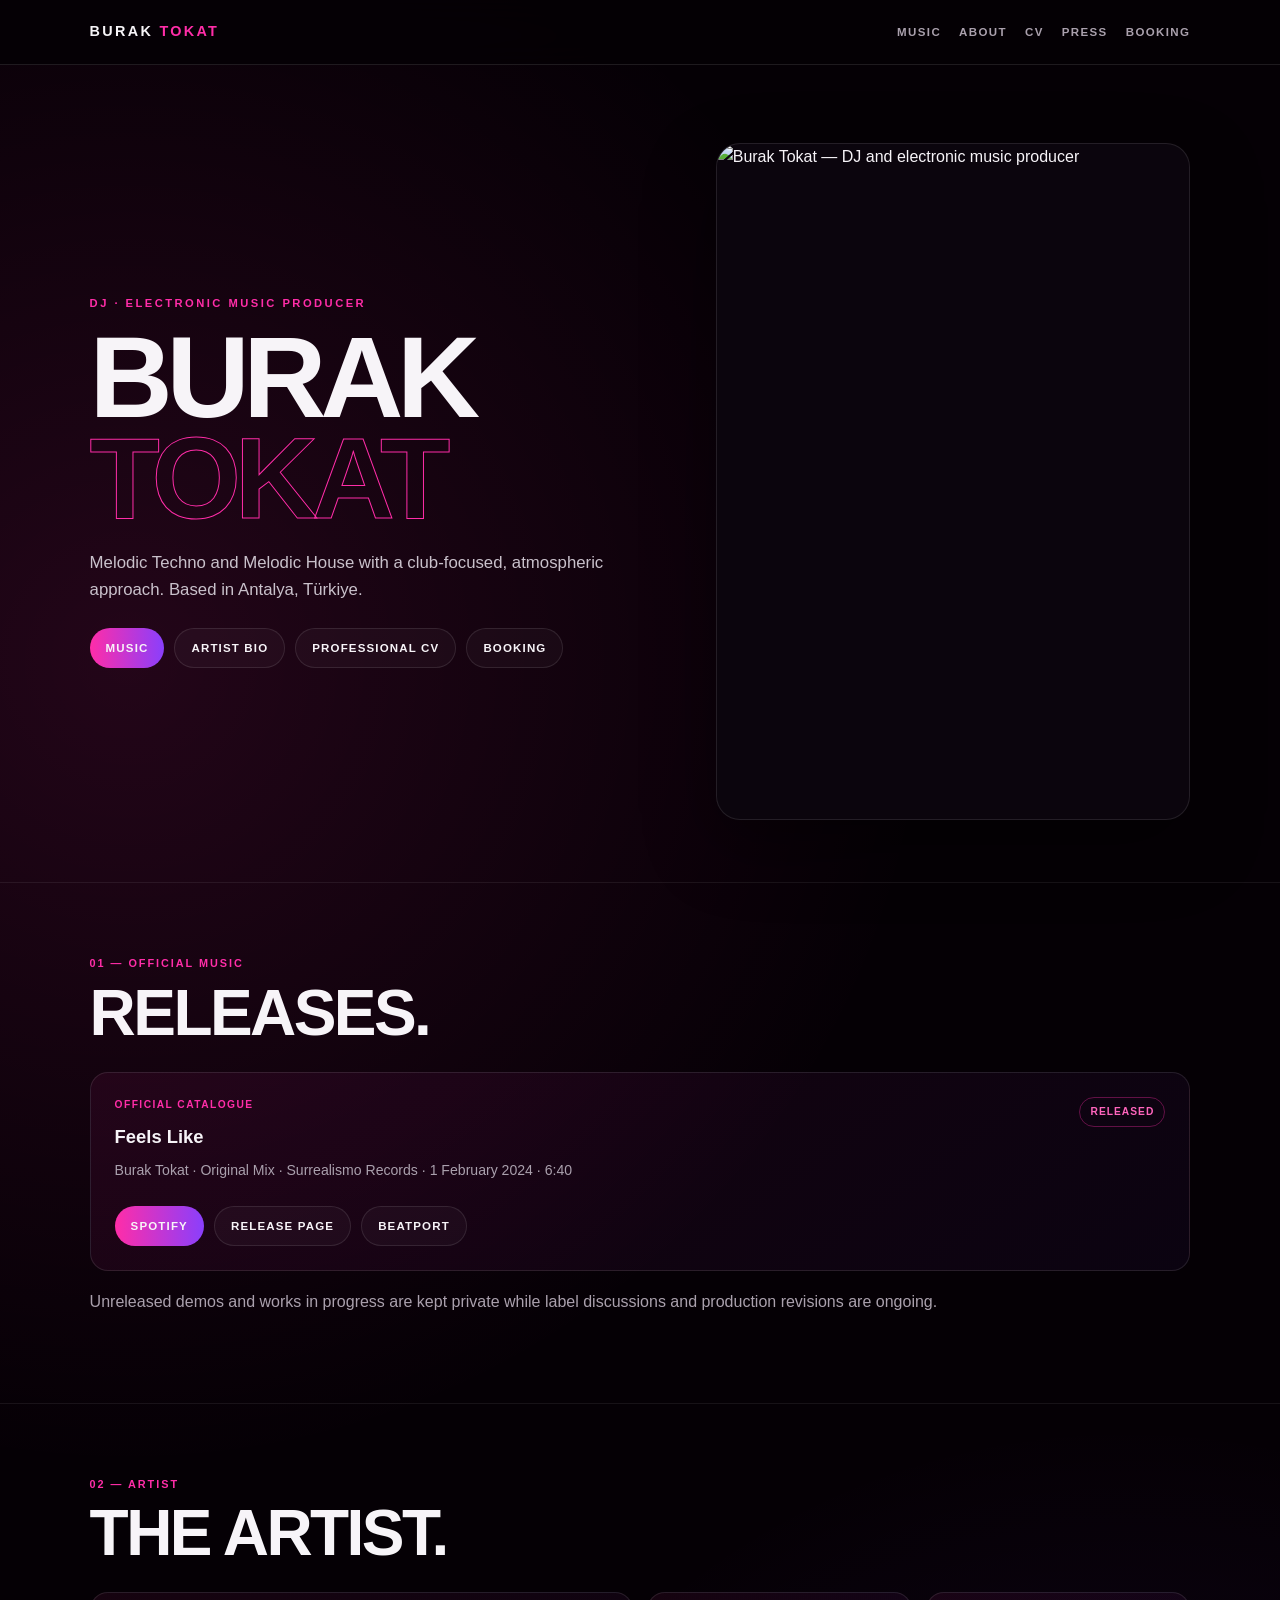
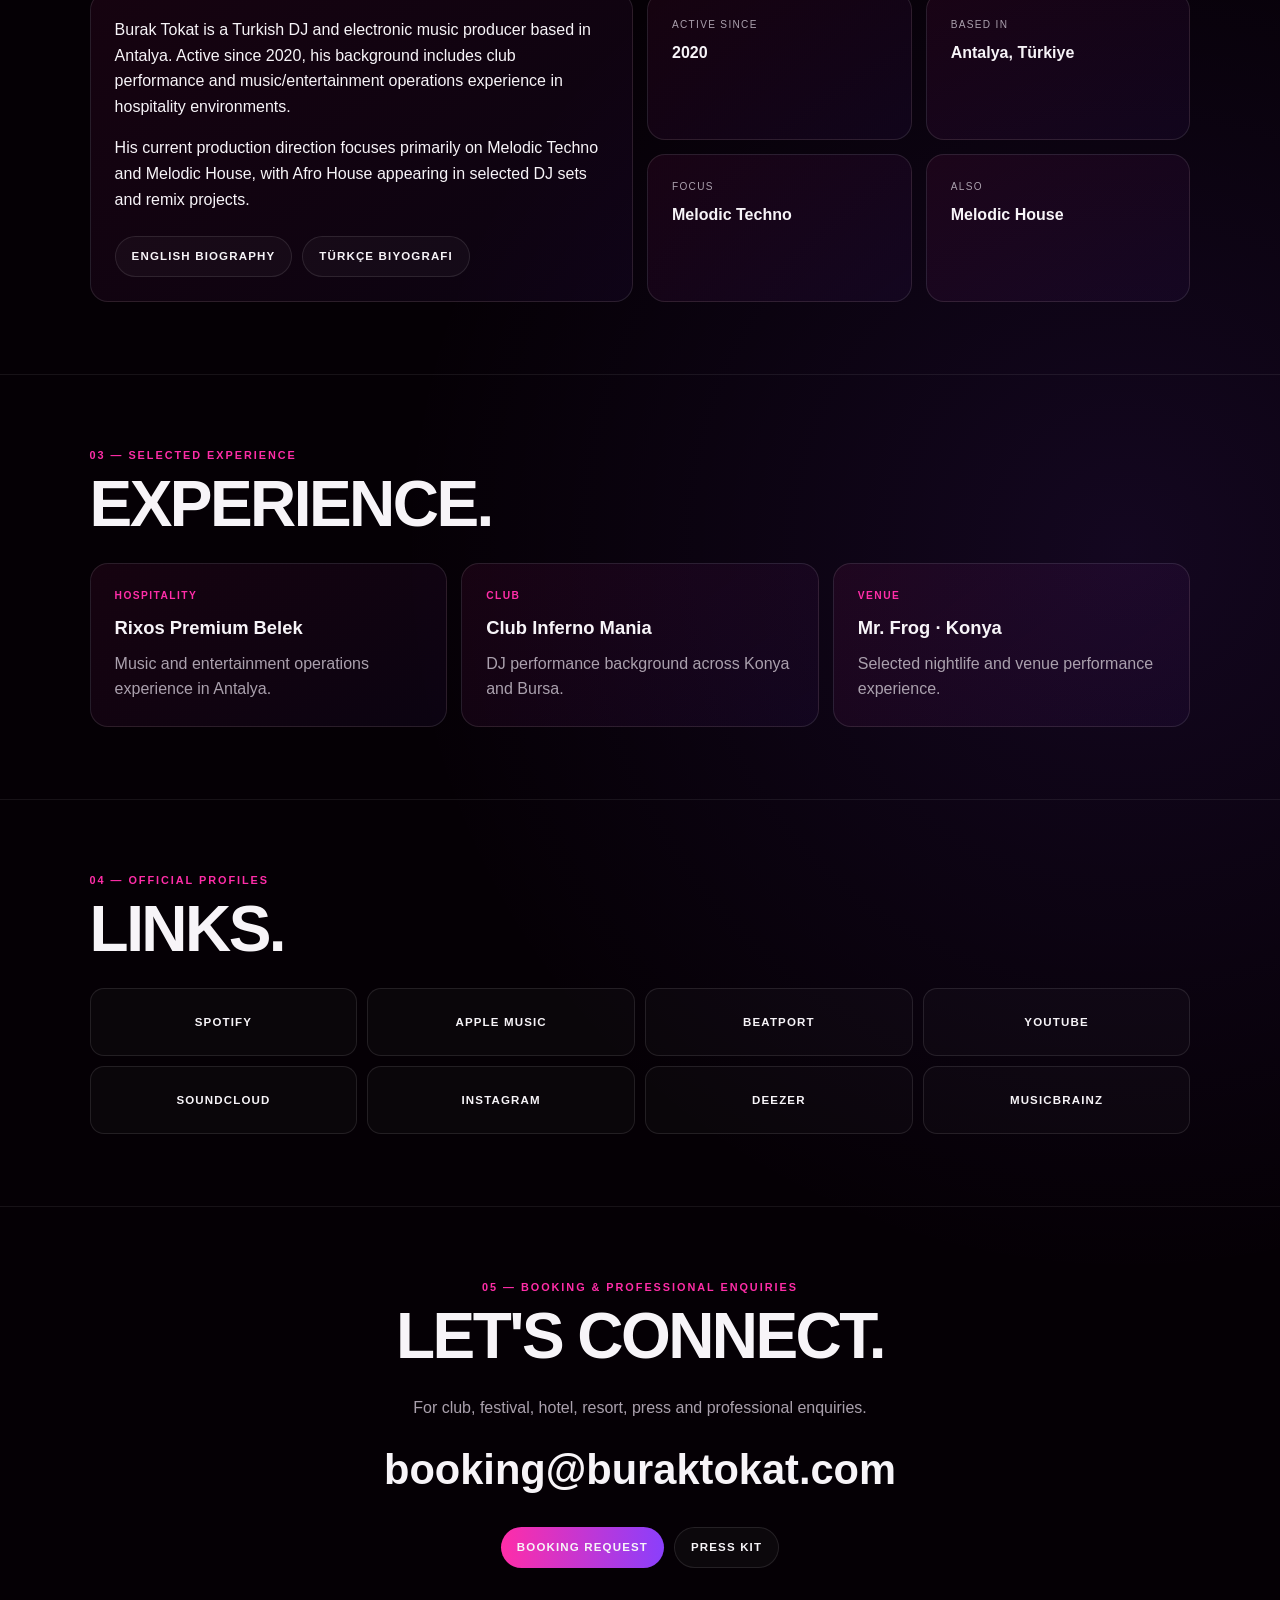
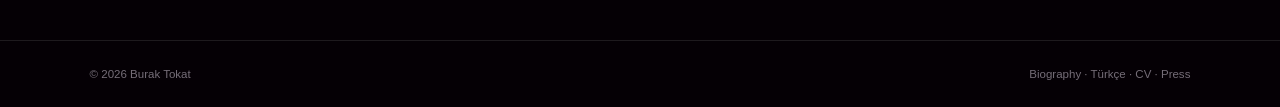
==== commit e70fd13f: "Clean homepage content, SEO and performance" ====
--- a/index.html
+++ b/index.html
@@ -1,88 +1,51 @@
-<!DOCTYPE html>
+<!doctype html>
 <html lang="en">
 <head>
-  <meta charset="UTF-8">
-  <meta name="viewport" content="width=device-width, initial-scale=1.0">
-
-  <script>
-    if (window.location.hostname === 'buraktokat.github.io') {
-      window.location.replace(
-        'https://buraktokat.com' +
-        window.location.pathname +
-        window.location.search +
-        window.location.hash
-      );
-    }
-  </script>
-
+  <meta charset="utf-8">
+  <meta name="viewport" content="width=device-width,initial-scale=1">
   <title>Burak Tokat — DJ & Electronic Music Producer</title>
-  <meta name="description" content="Official website of Burak Tokat — Turkish DJ and electronic music producer with professional club and luxury hospitality entertainment experience. Melodic Techno, Melodic House, selected Afro House projects, releases, remixes and DJ sets.">
+  <meta name="description" content="Official website of Burak Tokat, a Turkish DJ and electronic music producer based in Antalya. Melodic Techno, Melodic House, DJ sets, releases and booking.">
   <meta name="author" content="Burak Tokat">
-  <meta name="robots" content="index, follow, max-image-preview:large">
-
+  <meta name="robots" content="index,follow,max-image-preview:large">
+  <meta name="theme-color" content="#050005">
   <link rel="canonical" href="https://buraktokat.com/">
-  <link rel="alternate" hreflang="en" href="https://buraktokat.com/">
-  <link rel="alternate" hreflang="tr" href="https://buraktokat.com/hakkinda.html">
-  <link rel="alternate" hreflang="x-default" href="https://buraktokat.com/">
-  <link rel="icon" type="image/svg+xml" href="/favicon.svg?v=3">
-  <meta name="theme-color" content="#050005">
-
+  <link rel="icon" type="image/svg+xml" href="/favicon.svg?v=4">
+  <link rel="stylesheet" href="/styles.css?v=20260911">
   <meta property="og:title" content="Burak Tokat — DJ & Electronic Music Producer">
-  <meta property="og:description" content="Official website of Burak Tokat — DJ & Electronic Music Producer from Türkiye with club and hospitality entertainment experience.">
-  <meta property="og:type" content="profile">
+  <meta property="og:description" content="Official website of Burak Tokat, a Turkish DJ and electronic music producer based in Antalya. Melodic Techno, Melodic House, DJ sets, releases and booking.">
+  <meta property="og:type" content="website">
   <meta property="og:url" content="https://buraktokat.com/">
-  <meta property="og:image" content="https://buraktokat.com/burak-tokat-hero.JPG">
+  <meta property="og:image" content="https://commons.wikimedia.org/wiki/Special:Redirect/file/BurakTokatDj.jpg">
   <meta property="og:image:width" content="828">
   <meta property="og:image:height" content="1183">
-  <meta property="og:image:alt" content="Burak Tokat — Turkish DJ and electronic music producer">
   <meta property="og:site_name" content="Burak Tokat">
-
   <meta name="twitter:card" content="summary_large_image">
   <meta name="twitter:title" content="Burak Tokat — DJ & Electronic Music Producer">
-  <meta name="twitter:description" content="Official website of Burak Tokat.">
-  <meta name="twitter:image" content="https://buraktokat.com/burak-tokat-hero.JPG">
-
+  <meta name="twitter:description" content="Official website of Burak Tokat, a Turkish DJ and electronic music producer based in Antalya. Melodic Techno, Melodic House, DJ sets, releases and booking.">
+  <meta name="twitter:image" content="https://commons.wikimedia.org/wiki/Special:Redirect/file/BurakTokatDj.jpg">
   <script type="application/ld+json">
   {
-    "@context": "https://schema.org",
-    "@graph": [
+    "@context":"https://schema.org",
+    "@graph":[
       {
-        "@type": "WebSite",
-        "@id": "https://buraktokat.com/#website",
-        "url": "https://buraktokat.com/",
-        "name": "Burak Tokat",
-        "alternateName": "Burak Tokat Official",
-        "description": "Official website of Turkish DJ and electronic music producer Burak Tokat.",
-        "inLanguage": ["en", "tr"],
-        "publisher": {"@id": "https://buraktokat.com/#person"}
+        "@type":"WebSite",
+        "@id":"https://buraktokat.com/#website",
+        "url":"https://buraktokat.com/",
+        "name":"Burak Tokat",
+        "inLanguage":["en","tr"],
+        "publisher":{"@id":"https://buraktokat.com/#person"}
       },
       {
-        "@type": "Person",
-        "@id": "https://buraktokat.com/#person",
-        "name": "Burak Tokat",
-        "alternateName": "BURAK TOKAT",
-        "url": "https://buraktokat.com/",
-        "mainEntityOfPage": {"@id": "https://buraktokat.com/about.html#about-page"},
-        "image": {
-          "@type": "ImageObject",
-          "url": "https://buraktokat.com/burak-tokat-hero.JPG",
-          "contentUrl": "https://buraktokat.com/burak-tokat-hero.JPG",
-          "caption": "Burak Tokat — Turkish DJ and electronic music producer",
-          "width": 828,
-          "height": 1183
-        },
-        "jobTitle": "DJ and Electronic Music Producer",
-        "disambiguatingDescription": "Turkish DJ and electronic music producer based in Antalya, active since 2020.",
-        "description": "Burak Tokat is a Turkish DJ and electronic music producer active since 2020, based in Antalya, Türkiye. His professional background combines club performance with music and entertainment operations experience at Rixos Premium Belek. His production direction focuses primarily on Melodic Techno and Melodic House, while Afro House is represented in selected DJ sets and remix projects.",
-        "nationality": {"@type": "Country", "name": "Türkiye"},
-        "homeLocation": {"@type": "City", "name": "Antalya"},
-        "knowsAbout": ["Melodic Techno", "Melodic House", "Afro House", "Electronic Music"],
-        "identifier": [
-          {"@type": "PropertyValue", "propertyID": "MusicBrainz Artist ID", "value": "d6642fed-4b32-4e35-bbf1-1daaf0e04e70"},
-          {"@type": "PropertyValue", "propertyID": "Spotify Artist ID", "value": "2lSECyE7vZiH9M3YwAgsy5"},
-          {"@type": "PropertyValue", "propertyID": "Apple Music Artist ID", "value": "1721994034"}
-        ],
-        "sameAs": [
+        "@type":"Person",
+        "@id":"https://buraktokat.com/#person",
+        "name":"Burak Tokat",
+        "url":"https://buraktokat.com/",
+        "image":"https://commons.wikimedia.org/wiki/Special:Redirect/file/BurakTokatDj.jpg",
+        "jobTitle":"DJ and Electronic Music Producer",
+        "description":"Turkish DJ and electronic music producer based in Antalya, active since 2020.",
+        "nationality":{"@type":"Country","name":"Türkiye"},
+        "homeLocation":{"@type":"City","name":"Antalya"},
+        "sameAs":[
           "https://www.instagram.com/burak_tkt/",
           "https://open.spotify.com/artist/2lSECyE7vZiH9M3YwAgsy5",
           "https://music.apple.com/tr/artist/burak-tokat/1721994034",
@@ -92,159 +55,90 @@
           "https://www.deezer.com/en/artist/247547852",
           "https://musicbrainz.org/artist/d6642fed-4b32-4e35-bbf1-1daaf0e04e70"
         ]
-      },
-      {
-        "@type": "MusicRecording",
-        "@id": "https://buraktokat.com/#feels-like",
-        "name": "Feels Like",
-        "url": "https://buraktokat.com/music/feels-like.html",
-        "sameAs": "https://open.spotify.com/track/1SCEhdeMEhMFP7jgETEWyG",
-        "datePublished": "2024-02-01",
-        "duration": "PT6M40S",
-        "isrcCode": "US83Z2354451",
-        "genre": "Melodic House & Techno",
-        "byArtist": {"@id": "https://buraktokat.com/#person"},
-        "recordLabel": {"@type": "Organization", "name": "Surrealismo Records"}
-      },
-      {
-        "@type": "MusicRecording",
-        "@id": "https://buraktokat.com/#crescent",
-        "name": "Crescent",
-        "url": "https://buraktokat.com/music/crescent.html",
-        "datePublished": "2026-11-06",
-        "genre": "Melodic Techno",
-        "byArtist": {"@id": "https://buraktokat.com/#person"},
-        "recordLabel": {"@type": "Organization", "name": "Colorica", "sameAs": "https://www.beatport.com/label/colorica/94659"},
-        "description": "Upcoming Melodic Techno single by Burak Tokat. Pre-order begins 23 October 2026; worldwide release is 6 November 2026."
-      },
-      {
-        "@type": "VideoObject",
-        "@id": "https://buraktokat.com/#yin-yang-remix-video",
-        "name": "Motive - Yin Yang (Burak Tokat Remix)",
-        "description": "Motive - Yin Yang reworked by Burak Tokat in an Afro House-oriented remix version.",
-        "thumbnailUrl": "https://i.ytimg.com/vi/vJzONcDdMDk/maxresdefault.jpg",
-        "embedUrl": "https://www.youtube.com/embed/vJzONcDdMDk",
-        "contentUrl": "https://www.youtube.com/watch?v=vJzONcDdMDk",
-        "creator": {"@id": "https://buraktokat.com/#person"}
       }
     ]
   }
   </script>
-
-  <style>
-    @import url('https://fonts.googleapis.com/css2?family=Inter:wght@400;500;600;700;800;900&display=swap');
-    *{margin:0;padding:0;box-sizing:border-box}html{scroll-behavior:smooth}body{background:#050005;color:#fff;font-family:Inter,Arial,sans-serif;overflow-x:hidden}body::before{content:"";position:fixed;width:450px;height:450px;left:-220px;top:120px;background:rgba(255,0,153,.18);filter:blur(120px);border-radius:50%;z-index:-2}body::after{content:"";position:fixed;width:450px;height:450px;right:-220px;top:500px;background:rgba(100,0,255,.18);filter:blur(120px);border-radius:50%;z-index:-2}
-    nav{position:fixed;top:0;left:0;width:100%;height:65px;display:flex;align-items:center;justify-content:space-between;padding:0 5%;z-index:100;background:rgba(5,0,5,.72);backdrop-filter:blur(18px);-webkit-backdrop-filter:blur(18px);border-bottom:1px solid rgba(255,255,255,.07)}.logo{font-size:15px;font-weight:900;letter-spacing:2.5px}.logo span{color:#ff1493}.nav-links{display:flex;gap:24px;list-style:none}.nav-links a{color:#aaa;text-decoration:none;font-size:10px;font-weight:600;letter-spacing:1.7px;text-transform:uppercase;transition:.3s}.nav-links a:hover{color:#ff32aa}
-    .hero{min-height:780px;position:relative;display:flex;align-items:center;padding:90px 7% 60px;overflow:hidden;background:radial-gradient(circle at 80% 50%,rgba(255,0,153,.15),transparent 40%),linear-gradient(135deg,#050005,#10000f 55%,#08000c)}.hero-content{position:relative;z-index:3;width:54%}.eyebrow{color:#ff35aa;font-size:10px;font-weight:700;letter-spacing:4px;text-transform:uppercase;margin-bottom:20px}.hero h1{font-size:clamp(58px,9vw,115px);line-height:.84;letter-spacing:-6px;font-weight:900;text-transform:uppercase}.hero h1 span{display:block;color:transparent;-webkit-text-stroke:1px #ff28a4;text-shadow:0 0 30px rgba(255,0,153,.22)}.hero-sub{margin-top:25px;max-width:500px;color:#aaa;font-size:14px;line-height:1.75}.hero-buttons{display:flex;gap:10px;flex-wrap:wrap;margin-top:30px}.btn{display:inline-flex;padding:11px 20px;border-radius:30px;text-decoration:none;color:#fff;font-size:9px;font-weight:700;letter-spacing:1.5px;text-transform:uppercase;border:1px solid rgba(255,255,255,.15);background:rgba(255,255,255,.035);transition:.3s}.btn.primary{background:linear-gradient(90deg,#ff008c,#8c00ff);border:none;box-shadow:0 0 30px rgba(255,0,153,.15)}.btn:hover{transform:translateY(-2px)}
-    .hero-photo{position:absolute;right:-1%;top:65px;width:53%;height:calc(100% - 65px);display:flex;align-items:flex-end;justify-content:center;z-index:2;pointer-events:none}.hero-photo::before{content:"";position:absolute;width:78%;height:82%;right:5%;bottom:3%;background:radial-gradient(circle,rgba(255,0,153,.38),rgba(100,0,255,.18),transparent 70%);filter:blur(48px)}.hero-photo::after{content:"";position:absolute;inset:0;z-index:2;pointer-events:none;background:linear-gradient(90deg,#080008 0%,rgba(8,0,8,.30) 13%,transparent 28%,transparent 78%,rgba(8,0,12,.40) 91%,#08000c 100%),linear-gradient(0deg,#050005 0%,rgba(5,0,5,.18) 12%,transparent 25%,transparent 91%,rgba(8,0,12,.72) 100%)}.hero-photo img{position:relative;z-index:1;width:100%;height:100%;object-fit:contain;object-position:center bottom;mix-blend-mode:screen;opacity:.96;-webkit-mask-image:radial-gradient(ellipse 74% 88% at 53% 53%,#000 52%,rgba(0,0,0,.94) 68%,transparent 100%);mask-image:radial-gradient(ellipse 74% 88% at 53% 53%,#000 52%,rgba(0,0,0,.94) 68%,transparent 100%);filter:saturate(1.08) contrast(1.04) drop-shadow(0 28px 50px rgba(0,0,0,.7))}
-    section{max-width:1100px;margin:auto;padding:95px 7%}.section-label{color:#ff32a7;font-size:9px;letter-spacing:4px;font-weight:700;text-transform:uppercase;margin-bottom:14px}h2{font-size:clamp(42px,6vw,72px);line-height:.95;letter-spacing:-3px;margin-bottom:35px}
-    .music-card{padding:30px;border-radius:20px;border:1px solid rgba(255,255,255,.08);background:linear-gradient(135deg,rgba(255,0,153,.10),rgba(90,0,255,.08),rgba(255,255,255,.02));margin-bottom:15px}.music-top{display:flex;justify-content:space-between;align-items:flex-start;gap:20px}.music-card h3{font-size:26px;letter-spacing:-1px;margin-bottom:7px}.music-card p{color:#888;font-size:12px;line-height:1.7}.music-actions{display:flex;gap:9px;flex-wrap:wrap;margin-top:18px}.music-link{display:inline-flex;align-items:center;padding:8px 13px;border:1px solid rgba(255,255,255,.12);border-radius:30px;color:#fff;text-decoration:none;font-size:8px;font-weight:700;letter-spacing:1.3px;text-transform:uppercase;transition:.3s}.music-link:hover{color:#ff46b2;border-color:rgba(255,0,153,.35);transform:translateY(-2px)}.tag{padding:6px 10px;border:1px solid rgba(255,0,153,.35);color:#ff46b2;border-radius:20px;font-size:8px;letter-spacing:1.5px;white-space:nowrap}
-    .remix-shell{border:1px solid rgba(255,0,153,.25);border-radius:22px;overflow:hidden;background:linear-gradient(145deg,rgba(255,0,153,.12),rgba(100,0,255,.08),rgba(255,255,255,.02));box-shadow:0 20px 70px rgba(255,0,153,.08)}.remix-video{position:relative;aspect-ratio:16/9;background:#000}.remix-video iframe{position:absolute;inset:0;width:100%;height:100%;border:0}.remix-info{display:flex;justify-content:space-between;align-items:flex-start;gap:24px;padding:26px}.remix-info h3{font-size:26px;letter-spacing:-1px;margin-bottom:8px}.remix-info p{color:#888;font-size:12px;line-height:1.7}.remix-badge{padding:7px 11px;border:1px solid rgba(255,0,153,.42);color:#ff46b2;border-radius:20px;font-size:8px;font-weight:700;letter-spacing:1.4px;white-space:nowrap}.remix-actions{display:flex;gap:9px;flex-wrap:wrap;margin-top:16px}
-    .sets-grid{display:grid;grid-template-columns:1fr 1fr;gap:18px}.set-card{display:block;color:#fff;text-decoration:none;background:linear-gradient(145deg,rgba(255,0,153,.08),rgba(100,0,255,.06));border:1px solid rgba(255,255,255,.08);border-radius:18px;overflow:hidden;transition:.35s}.set-card:hover{transform:translateY(-4px);border-color:rgba(255,0,153,.35);box-shadow:0 15px 40px rgba(255,0,153,.10)}.set-card.featured{grid-column:1/-1;border-color:rgba(255,0,153,.24);background:linear-gradient(135deg,rgba(255,0,153,.15),rgba(100,0,255,.09))}.set-card.featured .set-cover{aspect-ratio:16/7}.set-cover{position:relative;width:100%;aspect-ratio:16/9;overflow:hidden;background:#080008}.set-cover img{width:100%;height:100%;object-fit:cover;display:block;transition:.5s}.set-card:hover .set-cover img{transform:scale(1.04)}.play-button{position:absolute;left:50%;top:50%;transform:translate(-50%,-50%);width:52px;height:52px;display:flex;align-items:center;justify-content:center;border-radius:50%;background:linear-gradient(135deg,#ff008c,#8c00ff);box-shadow:0 8px 30px rgba(0,0,0,.55);font-size:16px;padding-left:3px}.set-info{padding:20px}.set-card.featured .set-info{padding:25px}.set-info h3{font-size:17px;margin-bottom:7px}.set-card.featured .set-info h3{font-size:24px}.set-info p{color:#777;font-size:10px;line-height:1.6}.youtube-link{display:inline-block;margin-top:13px;color:#ff3cab;font-size:8px;font-weight:700;letter-spacing:1.5px;text-transform:uppercase}
-    .about-grid{display:grid;grid-template-columns:1fr 1fr;gap:55px}.about-text{color:#aaa;font-size:15px;line-height:1.85}.stats{display:grid;grid-template-columns:1fr 1fr;gap:12px}.stat{padding:22px;border:1px solid rgba(255,255,255,.07);background:linear-gradient(145deg,rgba(255,0,153,.07),rgba(100,0,255,.04));border-radius:15px}.stat strong{display:block;font-size:28px;margin-bottom:4px}.stat span{color:#777;font-size:9px;letter-spacing:1.5px;text-transform:uppercase}.experience-grid{display:grid;grid-template-columns:repeat(4,1fr);gap:12px}.experience-card{min-height:165px;padding:25px;display:flex;flex-direction:column;justify-content:flex-end;border:1px solid rgba(255,255,255,.08);border-radius:17px;background:linear-gradient(145deg,rgba(255,0,153,.10),rgba(100,0,255,.05))}.experience-card span{color:#ff3cab;font-size:8px;font-weight:700;letter-spacing:1.7px;text-transform:uppercase;margin-bottom:10px}.experience-card h3{font-size:19px;line-height:1.2}.experience-note{max-width:760px;margin-top:20px;color:#777;font-size:11px;line-height:1.7}.profile-grid{display:grid;grid-template-columns:repeat(4,1fr);gap:10px}.profile{display:flex;align-items:center;justify-content:center;min-height:75px;border:1px solid rgba(255,255,255,.07);border-radius:13px;color:#fff;text-decoration:none;background:rgba(255,255,255,.02);font-size:9px;font-weight:700;letter-spacing:1.5px;text-transform:uppercase;transition:.3s}.profile:hover{background:linear-gradient(135deg,rgba(255,0,153,.18),rgba(100,0,255,.15));border-color:rgba(255,0,153,.35);transform:translateY(-3px)}.cta{text-align:center;padding-top:70px;padding-bottom:110px}.cta h2{margin-bottom:18px}.cta p{color:#888;font-size:13px;margin-bottom:25px}.cta-actions{display:flex;justify-content:center;gap:10px;flex-wrap:wrap}footer{padding:25px 7%;border-top:1px solid rgba(255,255,255,.07);display:flex;justify-content:space-between;color:#555;font-size:8px;letter-spacing:1.5px;text-transform:uppercase}footer a{color:inherit;text-decoration:none}footer a:hover{color:#ff3cab}
-    @media(max-width:800px){nav{height:60px;padding:0 5%}.nav-links{display:none}.hero{min-height:auto;padding:105px 7% 50px;flex-direction:column;align-items:flex-start}.hero-content{width:100%}.hero h1{font-size:clamp(55px,17vw,100px);letter-spacing:-5px}.hero-sub{font-size:13px}.hero-photo{position:relative;right:auto;top:auto;transform:none;width:112%;height:500px;margin:20px -6% -50px}.hero-photo img{width:100%;height:100%;object-position:center bottom}section{padding:75px 7%}.sets-grid,.about-grid,.experience-grid{grid-template-columns:1fr}.set-card.featured{grid-column:auto}.set-card.featured .set-cover{aspect-ratio:16/9}.profile-grid{grid-template-columns:1fr 1fr}.remix-info{flex-direction:column}.remix-badge{align-self:flex-start}footer{flex-direction:column;gap:8px}}@media(max-width:480px){.stats,.profile-grid{grid-template-columns:1fr}.hero-photo{height:430px}}
-  </style>
 </head>
 <body>
-  <nav>
-    <div class="logo">BURAK <span>TOKAT</span></div>
-    <ul class="nav-links">
-      <li><a href="#music">Music</a></li>
-      <li><a href="#remix">Remix</a></li>
-      <li><a href="#sets">Live Set</a></li>
-      <li><a href="#about">About</a></li>
-      <li><a href="#experience">Experience</a></li>
-      <li><a href="#profiles">Profiles</a></li>
-      <li><a href="#booking">Booking</a></li>
-    </ul>
-  </nav>
-
-  <header class="hero">
-    <div class="hero-content">
-      <div class="eyebrow">DJ • Electronic Music Producer</div>
-      <h1>BURAK<span>TOKAT</span></h1>
-      <p class="hero-sub">Melodic Techno • Melodic House<br>Afro House in selected DJ sets and remix projects.</p>
-      <div class="hero-buttons">
-        <a class="btn primary" href="#remix">Watch Latest Remix</a>
-        <a class="btn" href="/about.html">Artist Bio</a>
-        <a class="btn" href="#booking">Booking</a>
-        <a class="btn" href="/cv.html">Professional CV</a>
-        <a class="btn" href="/Burak_Tokat_EPK_2026.pdf" target="_blank" rel="noopener">View EPK</a>
-      </div>
+<a class="skip" href="#main">Skip to content</a>
+<nav><div class="container nav-inner">
+  <a class="logo" href="/">BURAK <span>TOKAT</span></a>
+  <div class="navlinks">
+    <a href="/#music">Music</a><a href="/about.html">About</a><a href="/cv.html">CV</a>
+    <a href="/press/">Press</a><a href="/#booking">Booking</a>
+  </div>
+</div></nav>
+<header class="hero"><div class="container hero-grid">
+  <div>
+    <div class="eyebrow">DJ · Electronic Music Producer</div>
+    <h1>BURAK<span class="outline">TOKAT</span></h1>
+    <p class="lead">Melodic Techno and Melodic House with a club-focused, atmospheric approach. Based in Antalya, Türkiye.</p>
+    <div class="actions">
+      <a class="btn primary" href="#music">Music</a>
+      <a class="btn" href="/about.html">Artist Bio</a>
+      <a class="btn" href="/cv.html">Professional CV</a>
+      <a class="btn" href="#booking">Booking</a>
     </div>
-    <div class="hero-photo"><img src="burak-tokat-hero.JPG" alt="Burak Tokat — DJ and Electronic Music Producer" width="828" height="1183" fetchpriority="high" decoding="async"></div>
-  </header>
-
-  <main>
-    <section id="music">
-      <div class="section-label">01 — Latest & Selected Music</div>
-      <h2>RELEASES.</h2>
-
-      <div class="music-card"><div class="music-top"><div><h3>Feels Like</h3><p>Burak Tokat — Feels Like<br>Original Mix • Surrealismo Records<br>1 February 2024 • 6:40</p><div class="music-actions"><a class="music-link" href="/music/feels-like.html">Official Release Page →</a><a class="music-link" href="https://open.spotify.com/track/1SCEhdeMEhMFP7jgETEWyG" target="_blank" rel="noopener">Listen on Spotify →</a><a class="music-link" href="https://www.beatport.com/artist/burak-tokat/1174596" target="_blank" rel="noopener">Beatport →</a></div></div><div class="tag">LATEST RELEASE</div></div></div>
-      <div class="music-card"><div class="music-top"><div><h3>Crescent</h3><p>Burak Tokat — Crescent<br>Melodic Techno • Colorica<br>Pre-order 23 October 2026 • Release 6 November 2026</p><div class="music-actions"><a class="music-link" href="/music/crescent.html">Official Release Page →</a></div></div><div class="tag">UPCOMING • 6 NOV 2026</div></div></div>
-      <div class="music-card"><div class="music-top"><div><h3>Unique</h3><p>Burak Tokat — Unique<br>124 BPM • Melodic House & Techno<br>Unreleased</p></div><div class="tag">UNRELEASED</div></div></div>
-      <div class="music-card"><div class="music-top"><div><h3>Lotus</h3><p>Burak Tokat — Lotus<br>124 BPM • Melodic / Progressive<br>Unreleased</p></div><div class="tag">UNRELEASED</div></div></div>
-    </section>
-
-    <section id="remix">
-      <div class="section-label">02 — Latest Remix</div>
-      <div class="remix-shell">
-        <div class="remix-video">
-          <iframe src="https://www.youtube.com/embed/vJzONcDdMDk?rel=0" title="Motive - Yin Yang (Burak Tokat Remix)" allow="accelerometer; autoplay; clipboard-write; encrypted-media; gyroscope; picture-in-picture; web-share" allowfullscreen loading="lazy"></iframe>
-        </div>
-        <div class="remix-info">
-          <div>
-            <h3>Motive — Yin Yang (Burak Tokat Remix)</h3>
-            <p>Burak Tokat remix • Afro House reinterpretation<br>Watch the full video directly on the official Burak Tokat website or on YouTube.</p>
-            <div class="remix-actions"><a class="music-link" href="https://youtu.be/vJzONcDdMDk" target="_blank" rel="noopener">Watch on YouTube →</a></div>
-          </div>
-          <div class="remix-badge">LATEST REMIX</div>
-        </div>
-      </div>
-    </section>
-
-    <section id="sets">
-      <div class="section-label">03 — Featured Live Set</div>
-      <h2>LIVE<br>ENERGY.</h2>
-      <div class="sets-grid">
-        <a class="set-card featured" href="https://www.youtube.com/watch?v=osJnoRtlqdM" target="_blank" rel="noopener"><div class="set-cover"><img src="https://i.ytimg.com/vi/osJnoRtlqdM/maxresdefault.jpg" alt="Burak Tokat — Afro House DJ Set" width="1280" height="720" loading="lazy" decoding="async"><div class="play-button">▶</div></div><div class="set-info"><h3>Afro House DJ Set</h3><p>Featured performance • Burak Tokat — Afro House DJ Set</p><span class="youtube-link">Watch on YouTube →</span></div></a>
-        <a class="set-card" href="https://www.youtube.com/watch?v=aU8vCYJIrRw" target="_blank" rel="noopener"><div class="set-cover"><img src="https://i.ytimg.com/vi/aU8vCYJIrRw/maxresdefault.jpg" alt="Burak Tokat — New Year AfroHouse Set 2025" width="1280" height="720" loading="lazy" decoding="async"><div class="play-button">▶</div></div><div class="set-info"><h3>New Year AfroHouse Set 2025</h3><p>Burak Tokat — New Year AfroHouse Set 2025</p><span class="youtube-link">Watch on YouTube →</span></div></a>
-        <a class="set-card" href="https://www.youtube.com/watch?v=l-SLMKAkpqU" target="_blank" rel="noopener"><div class="set-cover"><img src="https://i.ytimg.com/vi/l-SLMKAkpqU/maxresdefault.jpg" alt="Burak Tokat — X-mas AfroHouse Set" width="1280" height="720" loading="lazy" decoding="async"><div class="play-button">▶</div></div><div class="set-info"><h3>X-mas AfroHouse Set</h3><p>Burak Tokat — X-mas AfroHouse Set</p><span class="youtube-link">Watch on YouTube →</span></div></a>
-        <a class="set-card" href="https://www.youtube.com/watch?v=GcLFTAUtp1A" target="_blank" rel="noopener"><div class="set-cover"><img src="https://i.ytimg.com/vi/GcLFTAUtp1A/maxresdefault.jpg" alt="Burak Tokat — Christmas Melodic Afrohouse Set" width="1280" height="720" loading="lazy" decoding="async"><div class="play-button">▶</div></div><div class="set-info"><h3>Christmas Melodic Afrohouse Set</h3><p>Burak Tokat — Christmas Melodic Afrohouse Set</p><span class="youtube-link">Watch on YouTube →</span></div></a>
-        <a class="set-card" href="https://www.youtube.com/watch?v=yoHIHX2rsxg" target="_blank" rel="noopener"><div class="set-cover"><img src="https://i.ytimg.com/vi/yoHIHX2rsxg/maxresdefault.jpg" alt="Burak Tokat — AfroHouse Set December 2024" width="1280" height="720" loading="lazy" decoding="async"><div class="play-button">▶</div></div><div class="set-info"><h3>AfroHouse Set — December 2024</h3><p>Burak Tokat — AfroHouse Set December 2024</p><span class="youtube-link">Watch on YouTube →</span></div></a>
-        <a class="set-card" href="https://www.youtube.com/watch?v=bCWEtz5jric" target="_blank" rel="noopener"><div class="set-cover"><img src="https://i.ytimg.com/vi/bCWEtz5jric/maxresdefault.jpg" alt="Burak Tokat — Winter Afro House Set 2024" width="1280" height="720" loading="lazy" decoding="async"><div class="play-button">▶</div></div><div class="set-info"><h3>Winter Afro House Set 2024</h3><p>Burak Tokat — Winter Afro House Set 2024</p><span class="youtube-link">Watch on YouTube →</span></div></a>
-      </div>
-    </section>
-
-    <section id="about">
-      <div class="section-label">04 — About</div>
-      <h2>THE<br>ARTIST.</h2>
-      <div class="about-grid"><div><p class="about-text">Burak Tokat is a Turkish DJ and electronic music producer active since 2020. His background combines six years of professional club experience with music and entertainment operations experience at Rixos Premium Belek in Antalya.<br><br>His production direction focuses on Melodic Techno and Melodic House, while Afro House remains part of selected DJ sets and remix projects.</p><div class="music-actions"><a class="music-link" href="/about.html">Full English Biography →</a><a class="music-link" href="/hakkinda.html">Türkçe Biyografi →</a><a class="music-link" href="/cv.html">Professional CV →</a></div></div><div class="stats"><div class="stat"><strong>2020</strong><span>Active Since</span></div><div class="stat"><strong>DJ</strong><span>Main Focus</span></div><div class="stat"><strong>Antalya</strong><span>Based In Türkiye</span></div><div class="stat"><strong>Rixos</strong><span>Hospitality Experience</span></div></div></div>
-    </section>
-
-    <section id="experience">
-      <div class="section-label">05 — Selected Experience</div>
-      <h2>BEHIND<br>THE DECKS.</h2>
-      <div class="experience-grid"><article class="experience-card"><span>Luxury Hospitality Experience</span><h3>Rixos Premium Belek<br>Antalya</h3></article><article class="experience-card"><span>Six-Year Club Background</span><h3>Club Inferno Mania<br>Konya</h3></article><article class="experience-card"><span>Club Experience</span><h3>Club Inferno Mania<br>Bursa</h3></article><article class="experience-card"><span>Club Experience</span><h3>Mr. Frog<br>Konya</h3></article></div>
-      <p class="experience-note">Professional experience includes music and entertainment operations at Rixos Premium Belek in Antalya, alongside six years of professional club experience with Club Inferno Mania across Konya and Bursa and selected work at Mr. Frog Konya.</p>
-    </section>
-
-    <section id="profiles">
-      <div class="section-label">06 — Official Profiles</div>
-      <h2>FOLLOW<br>THE MUSIC.</h2>
-      <div class="profile-grid">
-        <a class="profile" href="https://open.spotify.com/artist/2lSECyE7vZiH9M3YwAgsy5" target="_blank" rel="noopener">Spotify</a><a class="profile" href="https://www.youtube.com/@BurakTokatMusic" target="_blank" rel="noopener">YouTube</a><a class="profile" href="https://soundcloud.com/burak-tokat-6125178" target="_blank" rel="noopener">SoundCloud</a><a class="profile" href="https://www.instagram.com/burak_tkt/" target="_blank" rel="noopener">Instagram</a><a class="profile" href="https://music.apple.com/tr/artist/burak-tokat/1721994034" target="_blank" rel="me noopener">Apple Music</a><a class="profile" href="https://www.beatport.com/artist/burak-tokat/1174596" target="_blank" rel="me noopener">Beatport</a><a class="profile" href="https://www.deezer.com/en/artist/247547852" target="_blank" rel="me noopener">Deezer</a><a class="profile" href="https://musicbrainz.org/artist/d6642fed-4b32-4e35-bbf1-1daaf0e04e70" target="_blank" rel="me noopener">MusicBrainz</a>
-      </div>
-    </section>
-
-    <section id="booking" class="cta">
-      <div class="section-label">07 — Booking & EPK</div>
-      <h2>LET'S<br>CONNECT.</h2>
-      <p>Available for club, festival, hotel, resort and selected private event opportunities.</p>
-      <div class="cta-actions"><a class="btn primary" href="mailto:booking@buraktokat.com?subject=Booking%20Request%20-%20Burak%20Tokat">Booking Request</a><a class="btn" href="/cv.html">Professional CV</a><a class="btn" href="/Burak_Tokat_EPK_2026.pdf" target="_blank" rel="noopener">View EPK</a><a class="btn" href="/press/">Press & Media</a><a class="btn" href="https://www.instagram.com/burak_tkt/" target="_blank" rel="me noopener">Instagram</a></div>
-    </section>
-  </main>
-
-  <footer><span>© 2026 Burak Tokat</span><span><a href="/about.html">English Bio</a> • <a href="/hakkinda.html">Türkçe Biyografi</a> • <a href="/cv.html">CV</a> • <a href="/press/">Press</a> • <a href="/music/feels-like.html">Feels Like</a> • <a href="/music/crescent.html">Crescent</a></span></footer>
+  </div>
+  <div class="portrait">
+    <img src="https://commons.wikimedia.org/wiki/Special:Redirect/file/BurakTokatDj.jpg" alt="Burak Tokat — DJ and electronic music producer" width="828" height="1183" fetchpriority="high" decoding="async">
+  </div>
+</div></header>
+<main id="main">
+<section id="music"><div class="container">
+  <div class="section-label">01 — Official Music</div><h2>RELEASES.</h2>
+  <article class="card release">
+    <div><span class="kicker">Official Catalogue</span><h3>Feels Like</h3>
+      <p class="release-meta">Burak Tokat · Original Mix · Surrealismo Records · 1 February 2024 · 6:40</p>
+      <div class="actions"><a class="btn primary" href="https://open.spotify.com/track/1SCEhdeMEhMFP7jgETEWyG" target="_blank" rel="noopener">Spotify</a><a class="btn" href="/music/feels-like.html">Release Page</a><a class="btn" href="https://www.beatport.com/artist/burak-tokat/1174596" target="_blank" rel="noopener">Beatport</a></div>
+    </div><span class="tag">Released</span>
+  </article>
+  <p class="muted" style="margin-top:18px">Unreleased demos and works in progress are kept private while label discussions and production revisions are ongoing.</p>
+</div></section>
+<section><div class="container">
+  <div class="section-label">02 — Artist</div><h2>THE ARTIST.</h2>
+  <div class="grid two">
+    <div class="card"><p>Burak Tokat is a Turkish DJ and electronic music producer based in Antalya. Active since 2020, his background includes club performance and music/entertainment operations experience in hospitality environments.</p><p>His current production direction focuses primarily on Melodic Techno and Melodic House, with Afro House appearing in selected DJ sets and remix projects.</p><div class="actions"><a class="btn" href="/about.html">English Biography</a><a class="btn" href="/hakkinda.html">Türkçe Biyografi</a></div></div>
+    <div class="grid two">
+      <div class="card fact"><small>Active since</small><strong>2020</strong></div>
+      <div class="card fact"><small>Based in</small><strong>Antalya, Türkiye</strong></div>
+      <div class="card fact"><small>Focus</small><strong>Melodic Techno</strong></div>
+      <div class="card fact"><small>Also</small><strong>Melodic House</strong></div>
+    </div>
+  </div>
+</div></section>
+<section><div class="container">
+  <div class="section-label">03 — Selected Experience</div><h2>EXPERIENCE.</h2>
+  <div class="grid three">
+    <article class="card"><span class="kicker">Hospitality</span><h3>Rixos Premium Belek</h3><p class="muted">Music and entertainment operations experience in Antalya.</p></article>
+    <article class="card"><span class="kicker">Club</span><h3>Club Inferno Mania</h3><p class="muted">DJ performance background across Konya and Bursa.</p></article>
+    <article class="card"><span class="kicker">Venue</span><h3>Mr. Frog · Konya</h3><p class="muted">Selected nightlife and venue performance experience.</p></article>
+  </div>
+</div></section>
+<section><div class="container">
+  <div class="section-label">04 — Official Profiles</div><h2>LINKS.</h2>
+  <div class="profile-grid">
+    <a class="profile" href="https://open.spotify.com/artist/2lSECyE7vZiH9M3YwAgsy5" target="_blank" rel="me noopener">Spotify</a>
+    <a class="profile" href="https://music.apple.com/tr/artist/burak-tokat/1721994034" target="_blank" rel="me noopener">Apple Music</a>
+    <a class="profile" href="https://www.beatport.com/artist/burak-tokat/1174596" target="_blank" rel="me noopener">Beatport</a>
+    <a class="profile" href="https://www.youtube.com/@BurakTokatMusic" target="_blank" rel="me noopener">YouTube</a>
+    <a class="profile" href="https://soundcloud.com/burak-tokat-6125178" target="_blank" rel="me noopener">SoundCloud</a>
+    <a class="profile" href="https://www.instagram.com/burak_tkt/" target="_blank" rel="me noopener">Instagram</a>
+    <a class="profile" href="https://www.deezer.com/en/artist/247547852" target="_blank" rel="me noopener">Deezer</a>
+    <a class="profile" href="https://musicbrainz.org/artist/d6642fed-4b32-4e35-bbf1-1daaf0e04e70" target="_blank" rel="me noopener">MusicBrainz</a>
+  </div>
+</div></section>
+<section id="booking"><div class="container contact">
+  <div class="section-label">05 — Booking & Professional Enquiries</div><h2>LET'S CONNECT.</h2>
+  <p class="muted">For club, festival, hotel, resort, press and professional enquiries.</p>
+  <a class="email" href="mailto:booking@buraktokat.com">booking@buraktokat.com</a>
+  <div class="actions" style="justify-content:center"><a class="btn primary" href="mailto:booking@buraktokat.com?subject=Booking%20Request%20-%20Burak%20Tokat">Booking Request</a><a class="btn" href="/press/">Press Kit</a></div>
+</div></section>
+</main>
+<footer><div class="container footer-inner">
+  <span>© 2026 Burak Tokat</span>
+  <span><a href="/about.html">Biography</a> · <a href="/hakkinda.html">Türkçe</a> · <a href="/cv.html">CV</a> · <a href="/press/">Press</a></span>
+</div></footer>
 </body>
 </html>
--- a/styles.css
+++ b/styles.css
@@ -0,0 +1,18 @@
+:root{
+  --bg:#050005;--panel:#0d0710;--panel2:#140a17;--text:#f7f4f8;--muted:#aaa0ad;
+  --line:rgba(255,255,255,.10);--pink:#ff2da8;--violet:#8a3ffc;--max:1120px;
+}
+*{box-sizing:border-box}
+html{scroll-behavior:smooth}
+body{margin:0;background:radial-gradient(circle at 10% 20%,rgba(255,45,168,.12),transparent 28%),radial-gradient(circle at 88% 65%,rgba(138,63,252,.11),transparent 30%),var(--bg);color:var(--text);font-family:-apple-system,BlinkMacSystemFont,"Segoe UI",Roboto,Helvetica,Arial,sans-serif;line-height:1.6}
+a{color:inherit}img{max-width:100%;display:block}.container{width:min(var(--max),86vw);margin:auto}
+nav{position:sticky;top:0;z-index:20;background:rgba(5,0,5,.86);backdrop-filter:blur(16px);border-bottom:1px solid var(--line)}
+.nav-inner{height:64px;display:flex;align-items:center;justify-content:space-between;gap:20px}.logo{font-weight:900;letter-spacing:.16em;text-decoration:none;font-size:.9rem}.logo span{color:var(--pink)}.navlinks{display:flex;align-items:center;gap:18px;flex-wrap:wrap}.navlinks a{text-decoration:none;color:var(--muted);font-size:.72rem;font-weight:700;letter-spacing:.12em;text-transform:uppercase}.navlinks a:hover{color:var(--text)}
+.hero{padding:78px 0 62px}.hero-grid{display:grid;grid-template-columns:1.1fr .9fr;gap:46px;align-items:center}.eyebrow{color:var(--pink);font-weight:800;letter-spacing:.22em;text-transform:uppercase;font-size:.7rem;margin-bottom:14px}h1,h2,h3,p{margin-top:0}h1{font-size:clamp(3.4rem,9vw,7.4rem);line-height:.87;letter-spacing:-.055em;margin-bottom:22px}h1 .outline{display:block;color:transparent;-webkit-text-stroke:1px var(--pink)}.lead{font-size:1.05rem;color:#c9c1cb;max-width:720px}.muted{color:var(--muted)}
+.actions{display:flex;gap:10px;flex-wrap:wrap;margin-top:24px}.btn{display:inline-flex;align-items:center;justify-content:center;padding:10px 16px;border-radius:999px;border:1px solid var(--line);text-decoration:none;font-size:.72rem;font-weight:800;letter-spacing:.1em;text-transform:uppercase;background:rgba(255,255,255,.03)}.btn.primary{background:linear-gradient(90deg,var(--pink),var(--violet));border:0}.btn:hover{transform:translateY(-1px)}
+.portrait{border:1px solid var(--line);border-radius:24px;overflow:hidden;min-height:500px;background:#0b050d;box-shadow:0 26px 70px rgba(0,0,0,.4)}.portrait img{width:100%;height:100%;min-height:500px;object-fit:cover;object-position:center 22%}
+section{padding:72px 0;border-top:1px solid rgba(255,255,255,.07)}.section-label{color:var(--pink);font-size:.68rem;font-weight:800;letter-spacing:.18em;text-transform:uppercase;margin-bottom:10px}h2{font-size:clamp(2.2rem,5vw,4.6rem);line-height:.95;letter-spacing:-.04em;margin-bottom:28px}h3{font-size:1.15rem;margin-bottom:8px}.grid{display:grid;gap:14px}.grid.two{grid-template-columns:repeat(2,minmax(0,1fr))}.grid.three{grid-template-columns:repeat(3,minmax(0,1fr))}.grid.four{grid-template-columns:repeat(4,minmax(0,1fr))}.card{border:1px solid var(--line);background:linear-gradient(145deg,rgba(255,45,168,.07),rgba(138,63,252,.05));border-radius:18px;padding:24px}.card p:last-child{margin-bottom:0}.kicker{display:block;color:var(--pink);font-size:.64rem;font-weight:800;letter-spacing:.14em;text-transform:uppercase;margin-bottom:9px}.fact strong{display:block;font-size:1rem}.fact small{display:block;color:var(--muted);text-transform:uppercase;font-size:.63rem;letter-spacing:.13em;margin-bottom:7px}.release{display:flex;justify-content:space-between;gap:20px;align-items:flex-start}.release-meta{color:var(--muted);font-size:.88rem}.tag{white-space:nowrap;border:1px solid rgba(255,45,168,.35);color:#ff65bd;border-radius:999px;padding:6px 10px;font-size:.64rem;font-weight:800;letter-spacing:.1em;text-transform:uppercase}.profile-grid{display:grid;grid-template-columns:repeat(4,1fr);gap:10px}.profile{min-height:68px;display:flex;align-items:center;justify-content:center;text-decoration:none;border:1px solid var(--line);border-radius:14px;background:rgba(255,255,255,.025);font-size:.72rem;font-weight:800;letter-spacing:.1em;text-transform:uppercase}.profile:hover{border-color:rgba(255,45,168,.45)}.list{display:grid;gap:12px}.list-item{padding:16px 0;border-bottom:1px solid rgba(255,255,255,.08)}.list-item:last-child{border-bottom:0}.list-item strong{display:block;margin-bottom:4px}.contact{text-align:center}.email{font-size:clamp(1.3rem,4vw,2.6rem);font-weight:900;text-decoration:none;word-break:break-word}
+footer{border-top:1px solid var(--line);padding:24px 0;color:#756d78;font-size:.72rem}.footer-inner{display:flex;justify-content:space-between;gap:16px;flex-wrap:wrap}.footer-inner a{text-decoration:none}.skip{position:absolute;left:-9999px}.skip:focus{left:10px;top:10px;z-index:99;background:#fff;color:#000;padding:8px 12px}
+@media(max-width:820px){.navlinks{display:none}.hero-grid,.grid.two,.grid.three,.grid.four{grid-template-columns:1fr}.hero{padding-top:52px}.portrait,.portrait img{min-height:420px}.profile-grid{grid-template-columns:1fr 1fr}}
+@media(max-width:480px){.container{width:min(var(--max),90vw)}.profile-grid{grid-template-columns:1fr}h1{font-size:clamp(3rem,18vw,4.8rem)}.portrait,.portrait img{min-height:360px}}
+@media(prefers-reduced-motion:reduce){*{scroll-behavior:auto!important;transition:none!important}}
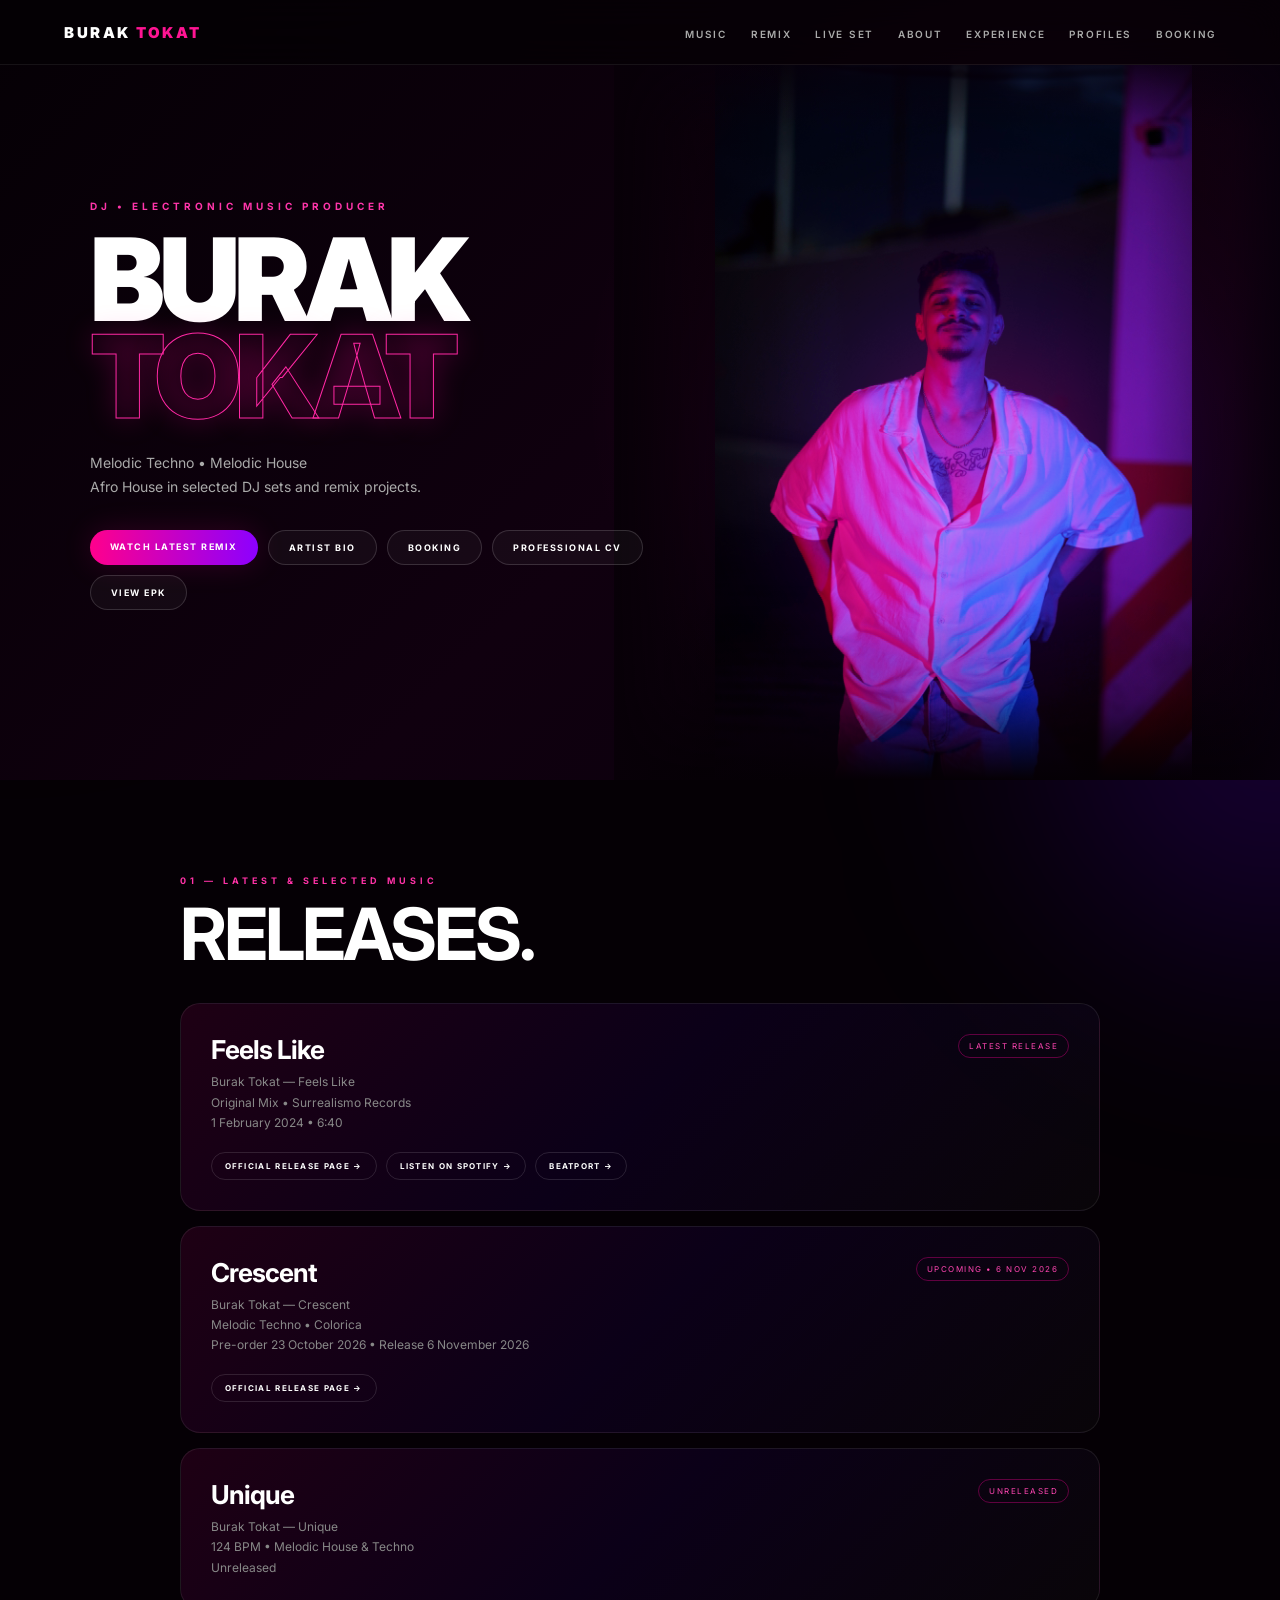
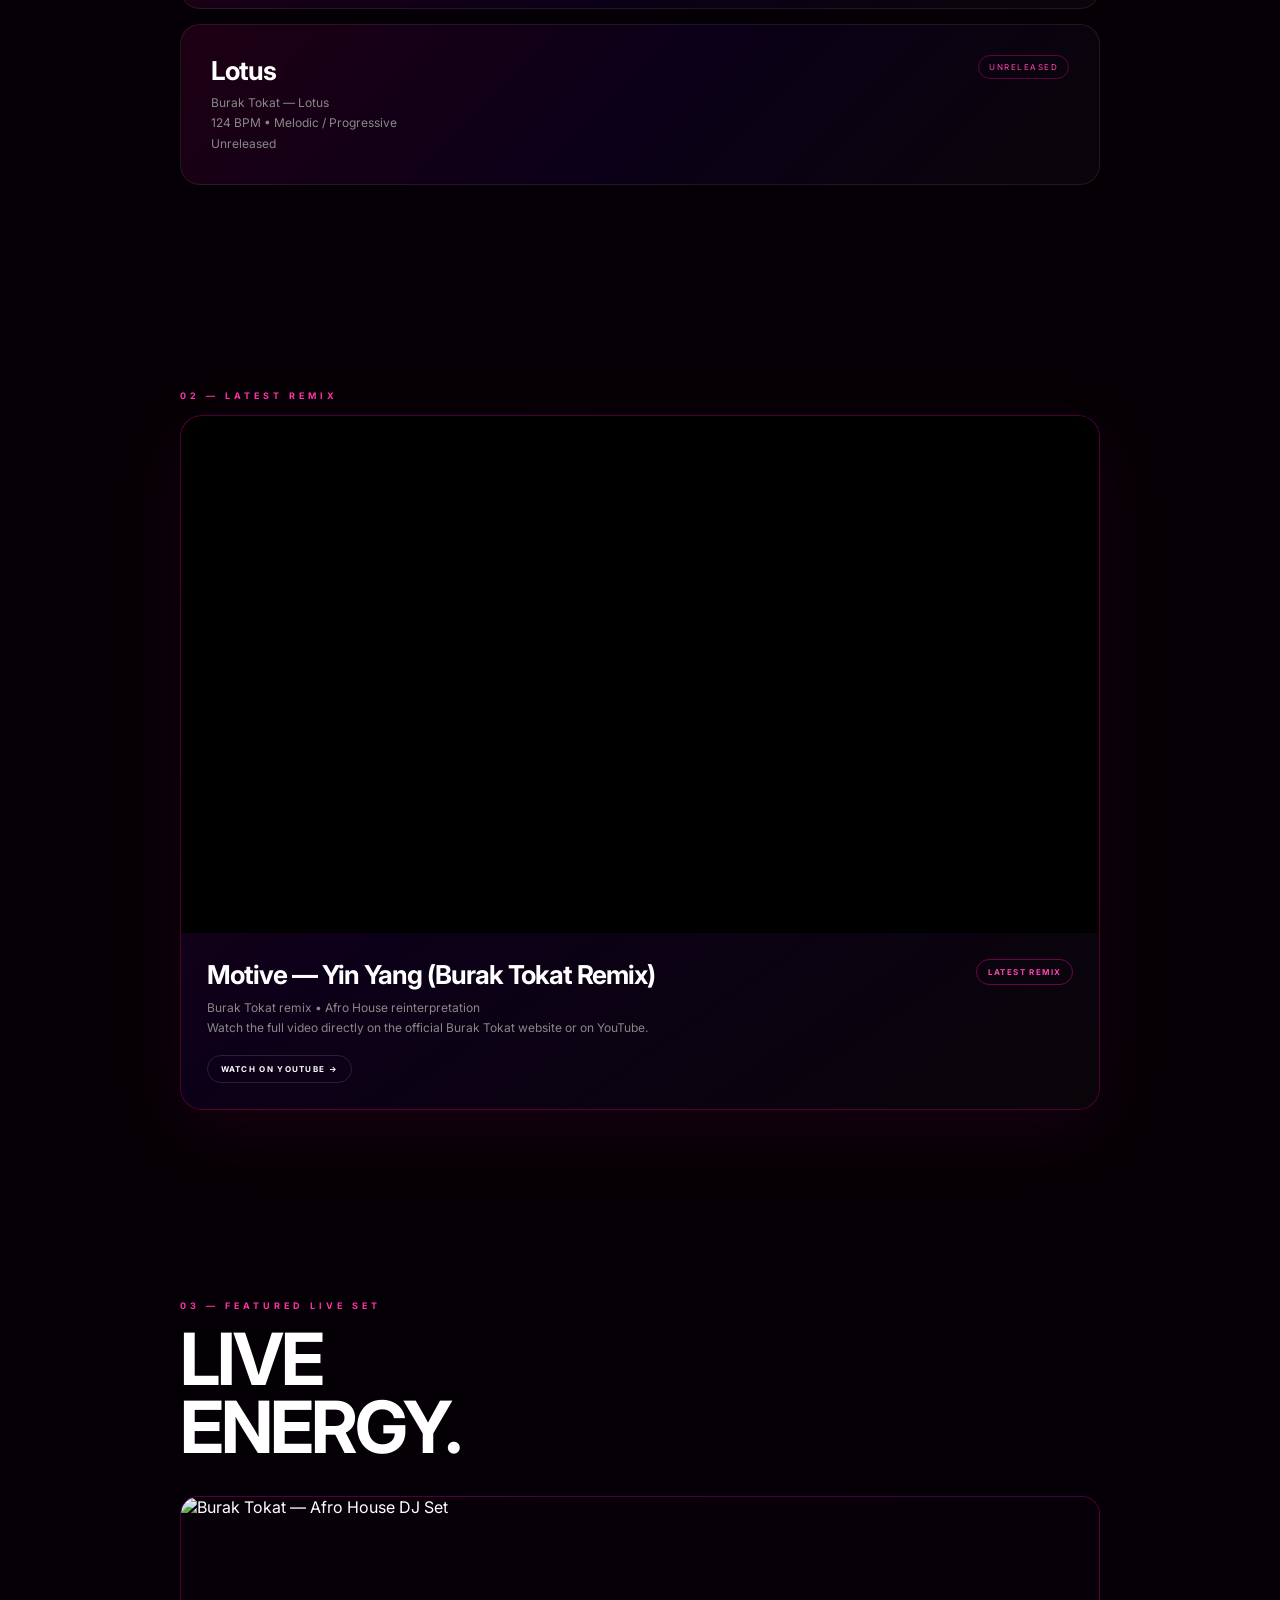
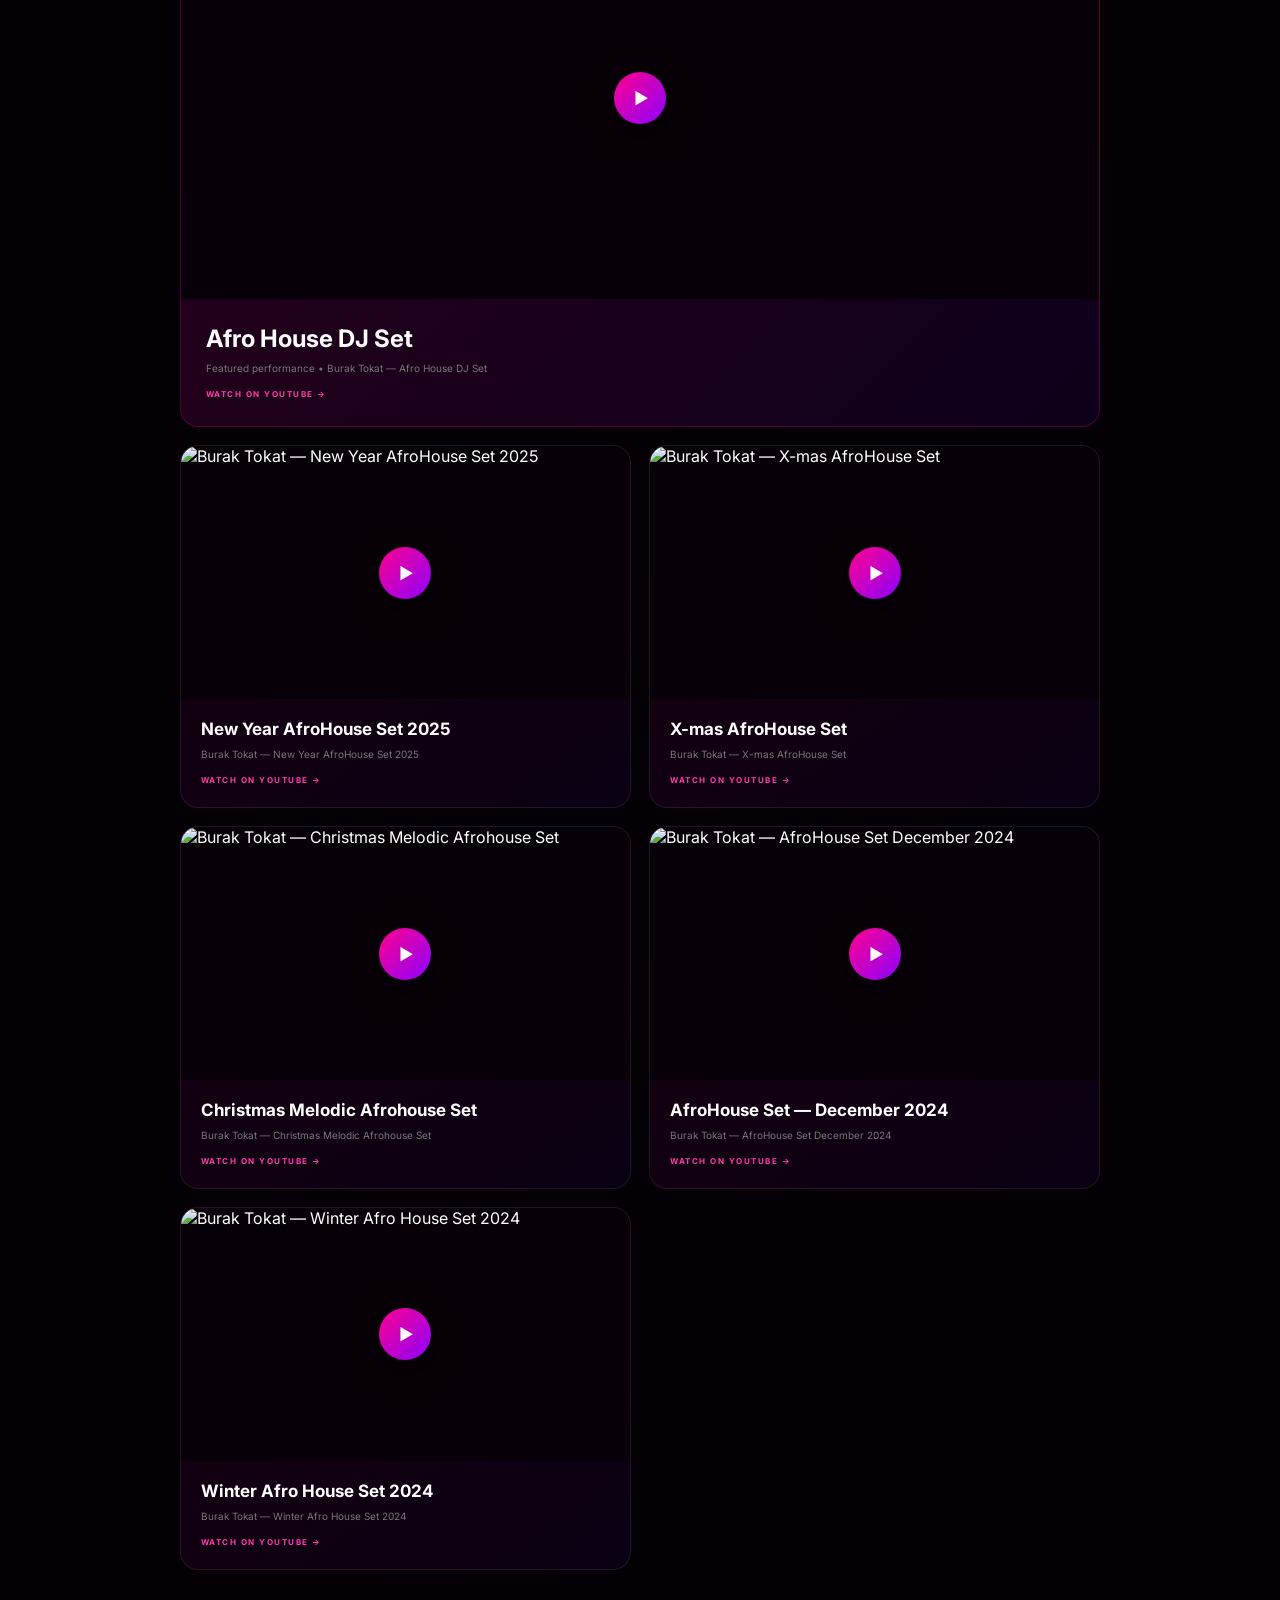
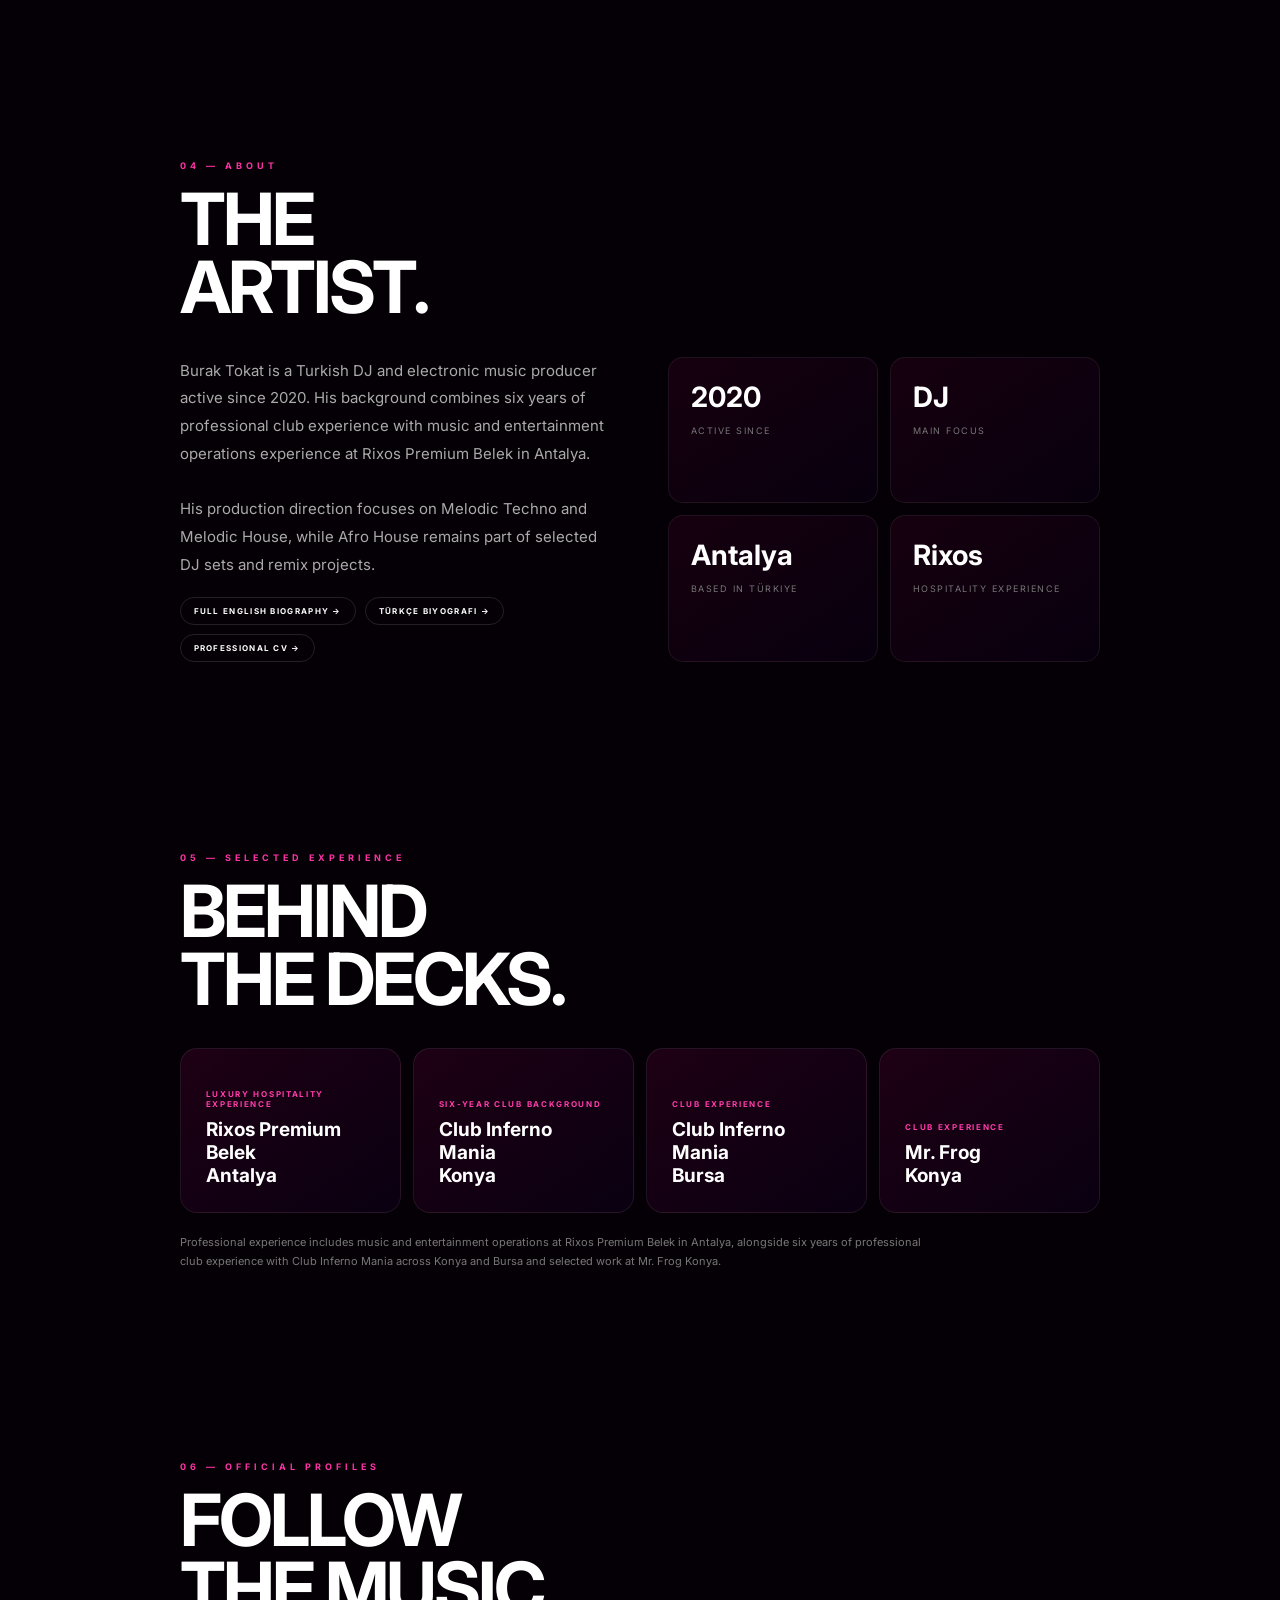
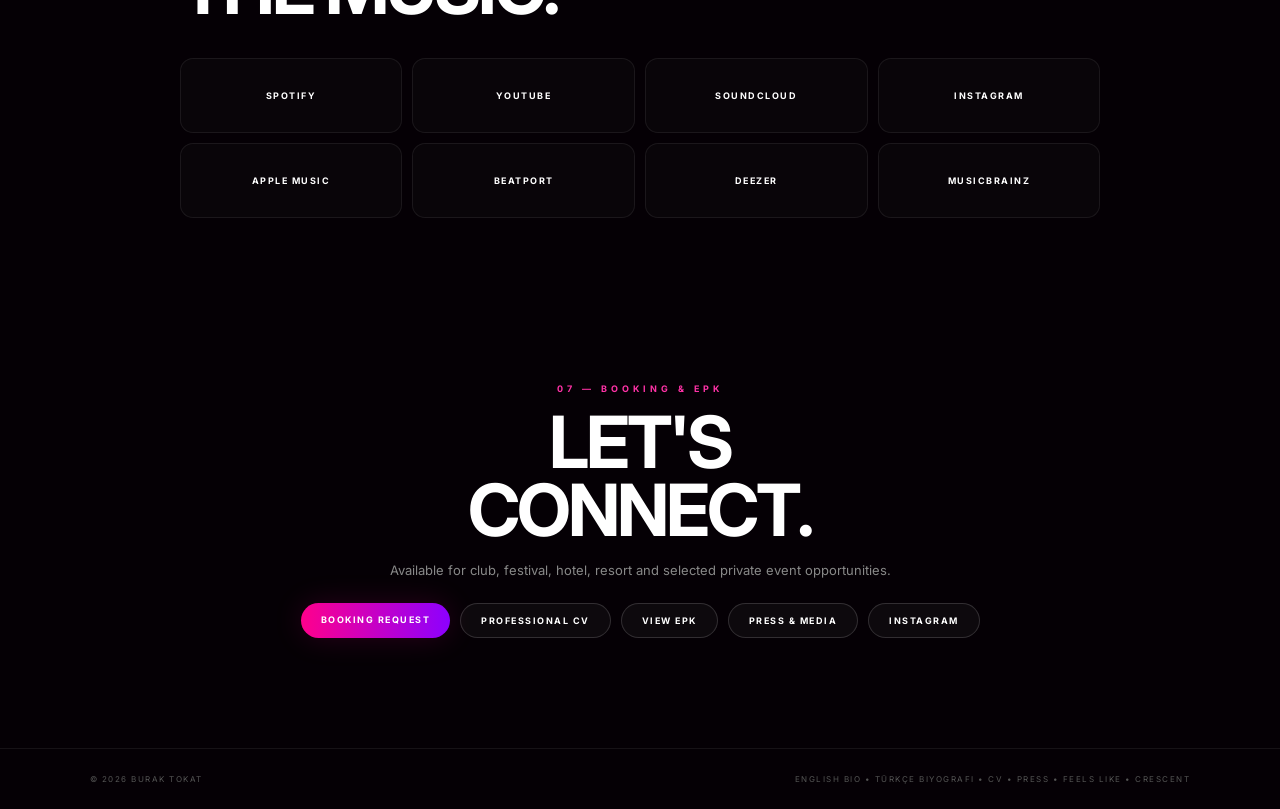
==== commit 46b240d8: "Revert unintended site cleanup" ====
--- a/index.html
+++ b/index.html
@@ -1,51 +1,88 @@
-<!doctype html>
+<!DOCTYPE html>
 <html lang="en">
 <head>
-  <meta charset="utf-8">
-  <meta name="viewport" content="width=device-width,initial-scale=1">
+  <meta charset="UTF-8">
+  <meta name="viewport" content="width=device-width, initial-scale=1.0">
+
+  <script>
+    if (window.location.hostname === 'buraktokat.github.io') {
+      window.location.replace(
+        'https://buraktokat.com' +
+        window.location.pathname +
+        window.location.search +
+        window.location.hash
+      );
+    }
+  </script>
+
   <title>Burak Tokat — DJ & Electronic Music Producer</title>
-  <meta name="description" content="Official website of Burak Tokat, a Turkish DJ and electronic music producer based in Antalya. Melodic Techno, Melodic House, DJ sets, releases and booking.">
+  <meta name="description" content="Official website of Burak Tokat — Turkish DJ and electronic music producer with professional club and luxury hospitality entertainment experience. Melodic Techno, Melodic House, selected Afro House projects, releases, remixes and DJ sets.">
   <meta name="author" content="Burak Tokat">
-  <meta name="robots" content="index,follow,max-image-preview:large">
+  <meta name="robots" content="index, follow, max-image-preview:large">
+
+  <link rel="canonical" href="https://buraktokat.com/">
+  <link rel="alternate" hreflang="en" href="https://buraktokat.com/">
+  <link rel="alternate" hreflang="tr" href="https://buraktokat.com/hakkinda.html">
+  <link rel="alternate" hreflang="x-default" href="https://buraktokat.com/">
+  <link rel="icon" type="image/svg+xml" href="/favicon.svg?v=3">
   <meta name="theme-color" content="#050005">
-  <link rel="canonical" href="https://buraktokat.com/">
-  <link rel="icon" type="image/svg+xml" href="/favicon.svg?v=4">
-  <link rel="stylesheet" href="/styles.css?v=20260911">
+
   <meta property="og:title" content="Burak Tokat — DJ & Electronic Music Producer">
-  <meta property="og:description" content="Official website of Burak Tokat, a Turkish DJ and electronic music producer based in Antalya. Melodic Techno, Melodic House, DJ sets, releases and booking.">
-  <meta property="og:type" content="website">
+  <meta property="og:description" content="Official website of Burak Tokat — DJ & Electronic Music Producer from Türkiye with club and hospitality entertainment experience.">
+  <meta property="og:type" content="profile">
   <meta property="og:url" content="https://buraktokat.com/">
-  <meta property="og:image" content="https://commons.wikimedia.org/wiki/Special:Redirect/file/BurakTokatDj.jpg">
+  <meta property="og:image" content="https://buraktokat.com/burak-tokat-hero.JPG">
   <meta property="og:image:width" content="828">
   <meta property="og:image:height" content="1183">
+  <meta property="og:image:alt" content="Burak Tokat — Turkish DJ and electronic music producer">
   <meta property="og:site_name" content="Burak Tokat">
+
   <meta name="twitter:card" content="summary_large_image">
   <meta name="twitter:title" content="Burak Tokat — DJ & Electronic Music Producer">
-  <meta name="twitter:description" content="Official website of Burak Tokat, a Turkish DJ and electronic music producer based in Antalya. Melodic Techno, Melodic House, DJ sets, releases and booking.">
-  <meta name="twitter:image" content="https://commons.wikimedia.org/wiki/Special:Redirect/file/BurakTokatDj.jpg">
+  <meta name="twitter:description" content="Official website of Burak Tokat.">
+  <meta name="twitter:image" content="https://buraktokat.com/burak-tokat-hero.JPG">
+
   <script type="application/ld+json">
   {
-    "@context":"https://schema.org",
-    "@graph":[
-      {
-        "@type":"WebSite",
-        "@id":"https://buraktokat.com/#website",
-        "url":"https://buraktokat.com/",
-        "name":"Burak Tokat",
-        "inLanguage":["en","tr"],
-        "publisher":{"@id":"https://buraktokat.com/#person"}
-      },
-      {
-        "@type":"Person",
-        "@id":"https://buraktokat.com/#person",
-        "name":"Burak Tokat",
-        "url":"https://buraktokat.com/",
-        "image":"https://commons.wikimedia.org/wiki/Special:Redirect/file/BurakTokatDj.jpg",
-        "jobTitle":"DJ and Electronic Music Producer",
-        "description":"Turkish DJ and electronic music producer based in Antalya, active since 2020.",
-        "nationality":{"@type":"Country","name":"Türkiye"},
-        "homeLocation":{"@type":"City","name":"Antalya"},
-        "sameAs":[
+    "@context": "https://schema.org",
+    "@graph": [
+      {
+        "@type": "WebSite",
+        "@id": "https://buraktokat.com/#website",
+        "url": "https://buraktokat.com/",
+        "name": "Burak Tokat",
+        "alternateName": "Burak Tokat Official",
+        "description": "Official website of Turkish DJ and electronic music producer Burak Tokat.",
+        "inLanguage": ["en", "tr"],
+        "publisher": {"@id": "https://buraktokat.com/#person"}
+      },
+      {
+        "@type": "Person",
+        "@id": "https://buraktokat.com/#person",
+        "name": "Burak Tokat",
+        "alternateName": "BURAK TOKAT",
+        "url": "https://buraktokat.com/",
+        "mainEntityOfPage": {"@id": "https://buraktokat.com/about.html#about-page"},
+        "image": {
+          "@type": "ImageObject",
+          "url": "https://buraktokat.com/burak-tokat-hero.JPG",
+          "contentUrl": "https://buraktokat.com/burak-tokat-hero.JPG",
+          "caption": "Burak Tokat — Turkish DJ and electronic music producer",
+          "width": 828,
+          "height": 1183
+        },
+        "jobTitle": "DJ and Electronic Music Producer",
+        "disambiguatingDescription": "Turkish DJ and electronic music producer based in Antalya, active since 2020.",
+        "description": "Burak Tokat is a Turkish DJ and electronic music producer active since 2020, based in Antalya, Türkiye. His professional background combines club performance with music and entertainment operations experience at Rixos Premium Belek. His production direction focuses primarily on Melodic Techno and Melodic House, while Afro House is represented in selected DJ sets and remix projects.",
+        "nationality": {"@type": "Country", "name": "Türkiye"},
+        "homeLocation": {"@type": "City", "name": "Antalya"},
+        "knowsAbout": ["Melodic Techno", "Melodic House", "Afro House", "Electronic Music"],
+        "identifier": [
+          {"@type": "PropertyValue", "propertyID": "MusicBrainz Artist ID", "value": "d6642fed-4b32-4e35-bbf1-1daaf0e04e70"},
+          {"@type": "PropertyValue", "propertyID": "Spotify Artist ID", "value": "2lSECyE7vZiH9M3YwAgsy5"},
+          {"@type": "PropertyValue", "propertyID": "Apple Music Artist ID", "value": "1721994034"}
+        ],
+        "sameAs": [
           "https://www.instagram.com/burak_tkt/",
           "https://open.spotify.com/artist/2lSECyE7vZiH9M3YwAgsy5",
           "https://music.apple.com/tr/artist/burak-tokat/1721994034",
@@ -55,90 +92,159 @@
           "https://www.deezer.com/en/artist/247547852",
           "https://musicbrainz.org/artist/d6642fed-4b32-4e35-bbf1-1daaf0e04e70"
         ]
+      },
+      {
+        "@type": "MusicRecording",
+        "@id": "https://buraktokat.com/#feels-like",
+        "name": "Feels Like",
+        "url": "https://buraktokat.com/music/feels-like.html",
+        "sameAs": "https://open.spotify.com/track/1SCEhdeMEhMFP7jgETEWyG",
+        "datePublished": "2024-02-01",
+        "duration": "PT6M40S",
+        "isrcCode": "US83Z2354451",
+        "genre": "Melodic House & Techno",
+        "byArtist": {"@id": "https://buraktokat.com/#person"},
+        "recordLabel": {"@type": "Organization", "name": "Surrealismo Records"}
+      },
+      {
+        "@type": "MusicRecording",
+        "@id": "https://buraktokat.com/#crescent",
+        "name": "Crescent",
+        "url": "https://buraktokat.com/music/crescent.html",
+        "datePublished": "2026-11-06",
+        "genre": "Melodic Techno",
+        "byArtist": {"@id": "https://buraktokat.com/#person"},
+        "recordLabel": {"@type": "Organization", "name": "Colorica", "sameAs": "https://www.beatport.com/label/colorica/94659"},
+        "description": "Upcoming Melodic Techno single by Burak Tokat. Pre-order begins 23 October 2026; worldwide release is 6 November 2026."
+      },
+      {
+        "@type": "VideoObject",
+        "@id": "https://buraktokat.com/#yin-yang-remix-video",
+        "name": "Motive - Yin Yang (Burak Tokat Remix)",
+        "description": "Motive - Yin Yang reworked by Burak Tokat in an Afro House-oriented remix version.",
+        "thumbnailUrl": "https://i.ytimg.com/vi/vJzONcDdMDk/maxresdefault.jpg",
+        "embedUrl": "https://www.youtube.com/embed/vJzONcDdMDk",
+        "contentUrl": "https://www.youtube.com/watch?v=vJzONcDdMDk",
+        "creator": {"@id": "https://buraktokat.com/#person"}
       }
     ]
   }
   </script>
+
+  <style>
+    @import url('https://fonts.googleapis.com/css2?family=Inter:wght@400;500;600;700;800;900&display=swap');
+    *{margin:0;padding:0;box-sizing:border-box}html{scroll-behavior:smooth}body{background:#050005;color:#fff;font-family:Inter,Arial,sans-serif;overflow-x:hidden}body::before{content:"";position:fixed;width:450px;height:450px;left:-220px;top:120px;background:rgba(255,0,153,.18);filter:blur(120px);border-radius:50%;z-index:-2}body::after{content:"";position:fixed;width:450px;height:450px;right:-220px;top:500px;background:rgba(100,0,255,.18);filter:blur(120px);border-radius:50%;z-index:-2}
+    nav{position:fixed;top:0;left:0;width:100%;height:65px;display:flex;align-items:center;justify-content:space-between;padding:0 5%;z-index:100;background:rgba(5,0,5,.72);backdrop-filter:blur(18px);-webkit-backdrop-filter:blur(18px);border-bottom:1px solid rgba(255,255,255,.07)}.logo{font-size:15px;font-weight:900;letter-spacing:2.5px}.logo span{color:#ff1493}.nav-links{display:flex;gap:24px;list-style:none}.nav-links a{color:#aaa;text-decoration:none;font-size:10px;font-weight:600;letter-spacing:1.7px;text-transform:uppercase;transition:.3s}.nav-links a:hover{color:#ff32aa}
+    .hero{min-height:780px;position:relative;display:flex;align-items:center;padding:90px 7% 60px;overflow:hidden;background:radial-gradient(circle at 80% 50%,rgba(255,0,153,.15),transparent 40%),linear-gradient(135deg,#050005,#10000f 55%,#08000c)}.hero-content{position:relative;z-index:3;width:54%}.eyebrow{color:#ff35aa;font-size:10px;font-weight:700;letter-spacing:4px;text-transform:uppercase;margin-bottom:20px}.hero h1{font-size:clamp(58px,9vw,115px);line-height:.84;letter-spacing:-6px;font-weight:900;text-transform:uppercase}.hero h1 span{display:block;color:transparent;-webkit-text-stroke:1px #ff28a4;text-shadow:0 0 30px rgba(255,0,153,.22)}.hero-sub{margin-top:25px;max-width:500px;color:#aaa;font-size:14px;line-height:1.75}.hero-buttons{display:flex;gap:10px;flex-wrap:wrap;margin-top:30px}.btn{display:inline-flex;padding:11px 20px;border-radius:30px;text-decoration:none;color:#fff;font-size:9px;font-weight:700;letter-spacing:1.5px;text-transform:uppercase;border:1px solid rgba(255,255,255,.15);background:rgba(255,255,255,.035);transition:.3s}.btn.primary{background:linear-gradient(90deg,#ff008c,#8c00ff);border:none;box-shadow:0 0 30px rgba(255,0,153,.15)}.btn:hover{transform:translateY(-2px)}
+    .hero-photo{position:absolute;right:-1%;top:65px;width:53%;height:calc(100% - 65px);display:flex;align-items:flex-end;justify-content:center;z-index:2;pointer-events:none}.hero-photo::before{content:"";position:absolute;width:78%;height:82%;right:5%;bottom:3%;background:radial-gradient(circle,rgba(255,0,153,.38),rgba(100,0,255,.18),transparent 70%);filter:blur(48px)}.hero-photo::after{content:"";position:absolute;inset:0;z-index:2;pointer-events:none;background:linear-gradient(90deg,#080008 0%,rgba(8,0,8,.30) 13%,transparent 28%,transparent 78%,rgba(8,0,12,.40) 91%,#08000c 100%),linear-gradient(0deg,#050005 0%,rgba(5,0,5,.18) 12%,transparent 25%,transparent 91%,rgba(8,0,12,.72) 100%)}.hero-photo img{position:relative;z-index:1;width:100%;height:100%;object-fit:contain;object-position:center bottom;mix-blend-mode:screen;opacity:.96;-webkit-mask-image:radial-gradient(ellipse 74% 88% at 53% 53%,#000 52%,rgba(0,0,0,.94) 68%,transparent 100%);mask-image:radial-gradient(ellipse 74% 88% at 53% 53%,#000 52%,rgba(0,0,0,.94) 68%,transparent 100%);filter:saturate(1.08) contrast(1.04) drop-shadow(0 28px 50px rgba(0,0,0,.7))}
+    section{max-width:1100px;margin:auto;padding:95px 7%}.section-label{color:#ff32a7;font-size:9px;letter-spacing:4px;font-weight:700;text-transform:uppercase;margin-bottom:14px}h2{font-size:clamp(42px,6vw,72px);line-height:.95;letter-spacing:-3px;margin-bottom:35px}
+    .music-card{padding:30px;border-radius:20px;border:1px solid rgba(255,255,255,.08);background:linear-gradient(135deg,rgba(255,0,153,.10),rgba(90,0,255,.08),rgba(255,255,255,.02));margin-bottom:15px}.music-top{display:flex;justify-content:space-between;align-items:flex-start;gap:20px}.music-card h3{font-size:26px;letter-spacing:-1px;margin-bottom:7px}.music-card p{color:#888;font-size:12px;line-height:1.7}.music-actions{display:flex;gap:9px;flex-wrap:wrap;margin-top:18px}.music-link{display:inline-flex;align-items:center;padding:8px 13px;border:1px solid rgba(255,255,255,.12);border-radius:30px;color:#fff;text-decoration:none;font-size:8px;font-weight:700;letter-spacing:1.3px;text-transform:uppercase;transition:.3s}.music-link:hover{color:#ff46b2;border-color:rgba(255,0,153,.35);transform:translateY(-2px)}.tag{padding:6px 10px;border:1px solid rgba(255,0,153,.35);color:#ff46b2;border-radius:20px;font-size:8px;letter-spacing:1.5px;white-space:nowrap}
+    .remix-shell{border:1px solid rgba(255,0,153,.25);border-radius:22px;overflow:hidden;background:linear-gradient(145deg,rgba(255,0,153,.12),rgba(100,0,255,.08),rgba(255,255,255,.02));box-shadow:0 20px 70px rgba(255,0,153,.08)}.remix-video{position:relative;aspect-ratio:16/9;background:#000}.remix-video iframe{position:absolute;inset:0;width:100%;height:100%;border:0}.remix-info{display:flex;justify-content:space-between;align-items:flex-start;gap:24px;padding:26px}.remix-info h3{font-size:26px;letter-spacing:-1px;margin-bottom:8px}.remix-info p{color:#888;font-size:12px;line-height:1.7}.remix-badge{padding:7px 11px;border:1px solid rgba(255,0,153,.42);color:#ff46b2;border-radius:20px;font-size:8px;font-weight:700;letter-spacing:1.4px;white-space:nowrap}.remix-actions{display:flex;gap:9px;flex-wrap:wrap;margin-top:16px}
+    .sets-grid{display:grid;grid-template-columns:1fr 1fr;gap:18px}.set-card{display:block;color:#fff;text-decoration:none;background:linear-gradient(145deg,rgba(255,0,153,.08),rgba(100,0,255,.06));border:1px solid rgba(255,255,255,.08);border-radius:18px;overflow:hidden;transition:.35s}.set-card:hover{transform:translateY(-4px);border-color:rgba(255,0,153,.35);box-shadow:0 15px 40px rgba(255,0,153,.10)}.set-card.featured{grid-column:1/-1;border-color:rgba(255,0,153,.24);background:linear-gradient(135deg,rgba(255,0,153,.15),rgba(100,0,255,.09))}.set-card.featured .set-cover{aspect-ratio:16/7}.set-cover{position:relative;width:100%;aspect-ratio:16/9;overflow:hidden;background:#080008}.set-cover img{width:100%;height:100%;object-fit:cover;display:block;transition:.5s}.set-card:hover .set-cover img{transform:scale(1.04)}.play-button{position:absolute;left:50%;top:50%;transform:translate(-50%,-50%);width:52px;height:52px;display:flex;align-items:center;justify-content:center;border-radius:50%;background:linear-gradient(135deg,#ff008c,#8c00ff);box-shadow:0 8px 30px rgba(0,0,0,.55);font-size:16px;padding-left:3px}.set-info{padding:20px}.set-card.featured .set-info{padding:25px}.set-info h3{font-size:17px;margin-bottom:7px}.set-card.featured .set-info h3{font-size:24px}.set-info p{color:#777;font-size:10px;line-height:1.6}.youtube-link{display:inline-block;margin-top:13px;color:#ff3cab;font-size:8px;font-weight:700;letter-spacing:1.5px;text-transform:uppercase}
+    .about-grid{display:grid;grid-template-columns:1fr 1fr;gap:55px}.about-text{color:#aaa;font-size:15px;line-height:1.85}.stats{display:grid;grid-template-columns:1fr 1fr;gap:12px}.stat{padding:22px;border:1px solid rgba(255,255,255,.07);background:linear-gradient(145deg,rgba(255,0,153,.07),rgba(100,0,255,.04));border-radius:15px}.stat strong{display:block;font-size:28px;margin-bottom:4px}.stat span{color:#777;font-size:9px;letter-spacing:1.5px;text-transform:uppercase}.experience-grid{display:grid;grid-template-columns:repeat(4,1fr);gap:12px}.experience-card{min-height:165px;padding:25px;display:flex;flex-direction:column;justify-content:flex-end;border:1px solid rgba(255,255,255,.08);border-radius:17px;background:linear-gradient(145deg,rgba(255,0,153,.10),rgba(100,0,255,.05))}.experience-card span{color:#ff3cab;font-size:8px;font-weight:700;letter-spacing:1.7px;text-transform:uppercase;margin-bottom:10px}.experience-card h3{font-size:19px;line-height:1.2}.experience-note{max-width:760px;margin-top:20px;color:#777;font-size:11px;line-height:1.7}.profile-grid{display:grid;grid-template-columns:repeat(4,1fr);gap:10px}.profile{display:flex;align-items:center;justify-content:center;min-height:75px;border:1px solid rgba(255,255,255,.07);border-radius:13px;color:#fff;text-decoration:none;background:rgba(255,255,255,.02);font-size:9px;font-weight:700;letter-spacing:1.5px;text-transform:uppercase;transition:.3s}.profile:hover{background:linear-gradient(135deg,rgba(255,0,153,.18),rgba(100,0,255,.15));border-color:rgba(255,0,153,.35);transform:translateY(-3px)}.cta{text-align:center;padding-top:70px;padding-bottom:110px}.cta h2{margin-bottom:18px}.cta p{color:#888;font-size:13px;margin-bottom:25px}.cta-actions{display:flex;justify-content:center;gap:10px;flex-wrap:wrap}footer{padding:25px 7%;border-top:1px solid rgba(255,255,255,.07);display:flex;justify-content:space-between;color:#555;font-size:8px;letter-spacing:1.5px;text-transform:uppercase}footer a{color:inherit;text-decoration:none}footer a:hover{color:#ff3cab}
+    @media(max-width:800px){nav{height:60px;padding:0 5%}.nav-links{display:none}.hero{min-height:auto;padding:105px 7% 50px;flex-direction:column;align-items:flex-start}.hero-content{width:100%}.hero h1{font-size:clamp(55px,17vw,100px);letter-spacing:-5px}.hero-sub{font-size:13px}.hero-photo{position:relative;right:auto;top:auto;transform:none;width:112%;height:500px;margin:20px -6% -50px}.hero-photo img{width:100%;height:100%;object-position:center bottom}section{padding:75px 7%}.sets-grid,.about-grid,.experience-grid{grid-template-columns:1fr}.set-card.featured{grid-column:auto}.set-card.featured .set-cover{aspect-ratio:16/9}.profile-grid{grid-template-columns:1fr 1fr}.remix-info{flex-direction:column}.remix-badge{align-self:flex-start}footer{flex-direction:column;gap:8px}}@media(max-width:480px){.stats,.profile-grid{grid-template-columns:1fr}.hero-photo{height:430px}}
+  </style>
 </head>
 <body>
-<a class="skip" href="#main">Skip to content</a>
-<nav><div class="container nav-inner">
-  <a class="logo" href="/">BURAK <span>TOKAT</span></a>
-  <div class="navlinks">
-    <a href="/#music">Music</a><a href="/about.html">About</a><a href="/cv.html">CV</a>
-    <a href="/press/">Press</a><a href="/#booking">Booking</a>
-  </div>
-</div></nav>
-<header class="hero"><div class="container hero-grid">
-  <div>
-    <div class="eyebrow">DJ · Electronic Music Producer</div>
-    <h1>BURAK<span class="outline">TOKAT</span></h1>
-    <p class="lead">Melodic Techno and Melodic House with a club-focused, atmospheric approach. Based in Antalya, Türkiye.</p>
-    <div class="actions">
-      <a class="btn primary" href="#music">Music</a>
-      <a class="btn" href="/about.html">Artist Bio</a>
-      <a class="btn" href="/cv.html">Professional CV</a>
-      <a class="btn" href="#booking">Booking</a>
+  <nav>
+    <div class="logo">BURAK <span>TOKAT</span></div>
+    <ul class="nav-links">
+      <li><a href="#music">Music</a></li>
+      <li><a href="#remix">Remix</a></li>
+      <li><a href="#sets">Live Set</a></li>
+      <li><a href="#about">About</a></li>
+      <li><a href="#experience">Experience</a></li>
+      <li><a href="#profiles">Profiles</a></li>
+      <li><a href="#booking">Booking</a></li>
+    </ul>
+  </nav>
+
+  <header class="hero">
+    <div class="hero-content">
+      <div class="eyebrow">DJ • Electronic Music Producer</div>
+      <h1>BURAK<span>TOKAT</span></h1>
+      <p class="hero-sub">Melodic Techno • Melodic House<br>Afro House in selected DJ sets and remix projects.</p>
+      <div class="hero-buttons">
+        <a class="btn primary" href="#remix">Watch Latest Remix</a>
+        <a class="btn" href="/about.html">Artist Bio</a>
+        <a class="btn" href="#booking">Booking</a>
+        <a class="btn" href="/cv.html">Professional CV</a>
+        <a class="btn" href="/Burak_Tokat_EPK_2026.pdf" target="_blank" rel="noopener">View EPK</a>
+      </div>
     </div>
-  </div>
-  <div class="portrait">
-    <img src="https://commons.wikimedia.org/wiki/Special:Redirect/file/BurakTokatDj.jpg" alt="Burak Tokat — DJ and electronic music producer" width="828" height="1183" fetchpriority="high" decoding="async">
-  </div>
-</div></header>
-<main id="main">
-<section id="music"><div class="container">
-  <div class="section-label">01 — Official Music</div><h2>RELEASES.</h2>
-  <article class="card release">
-    <div><span class="kicker">Official Catalogue</span><h3>Feels Like</h3>
-      <p class="release-meta">Burak Tokat · Original Mix · Surrealismo Records · 1 February 2024 · 6:40</p>
-      <div class="actions"><a class="btn primary" href="https://open.spotify.com/track/1SCEhdeMEhMFP7jgETEWyG" target="_blank" rel="noopener">Spotify</a><a class="btn" href="/music/feels-like.html">Release Page</a><a class="btn" href="https://www.beatport.com/artist/burak-tokat/1174596" target="_blank" rel="noopener">Beatport</a></div>
-    </div><span class="tag">Released</span>
-  </article>
-  <p class="muted" style="margin-top:18px">Unreleased demos and works in progress are kept private while label discussions and production revisions are ongoing.</p>
-</div></section>
-<section><div class="container">
-  <div class="section-label">02 — Artist</div><h2>THE ARTIST.</h2>
-  <div class="grid two">
-    <div class="card"><p>Burak Tokat is a Turkish DJ and electronic music producer based in Antalya. Active since 2020, his background includes club performance and music/entertainment operations experience in hospitality environments.</p><p>His current production direction focuses primarily on Melodic Techno and Melodic House, with Afro House appearing in selected DJ sets and remix projects.</p><div class="actions"><a class="btn" href="/about.html">English Biography</a><a class="btn" href="/hakkinda.html">Türkçe Biyografi</a></div></div>
-    <div class="grid two">
-      <div class="card fact"><small>Active since</small><strong>2020</strong></div>
-      <div class="card fact"><small>Based in</small><strong>Antalya, Türkiye</strong></div>
-      <div class="card fact"><small>Focus</small><strong>Melodic Techno</strong></div>
-      <div class="card fact"><small>Also</small><strong>Melodic House</strong></div>
-    </div>
-  </div>
-</div></section>
-<section><div class="container">
-  <div class="section-label">03 — Selected Experience</div><h2>EXPERIENCE.</h2>
-  <div class="grid three">
-    <article class="card"><span class="kicker">Hospitality</span><h3>Rixos Premium Belek</h3><p class="muted">Music and entertainment operations experience in Antalya.</p></article>
-    <article class="card"><span class="kicker">Club</span><h3>Club Inferno Mania</h3><p class="muted">DJ performance background across Konya and Bursa.</p></article>
-    <article class="card"><span class="kicker">Venue</span><h3>Mr. Frog · Konya</h3><p class="muted">Selected nightlife and venue performance experience.</p></article>
-  </div>
-</div></section>
-<section><div class="container">
-  <div class="section-label">04 — Official Profiles</div><h2>LINKS.</h2>
-  <div class="profile-grid">
-    <a class="profile" href="https://open.spotify.com/artist/2lSECyE7vZiH9M3YwAgsy5" target="_blank" rel="me noopener">Spotify</a>
-    <a class="profile" href="https://music.apple.com/tr/artist/burak-tokat/1721994034" target="_blank" rel="me noopener">Apple Music</a>
-    <a class="profile" href="https://www.beatport.com/artist/burak-tokat/1174596" target="_blank" rel="me noopener">Beatport</a>
-    <a class="profile" href="https://www.youtube.com/@BurakTokatMusic" target="_blank" rel="me noopener">YouTube</a>
-    <a class="profile" href="https://soundcloud.com/burak-tokat-6125178" target="_blank" rel="me noopener">SoundCloud</a>
-    <a class="profile" href="https://www.instagram.com/burak_tkt/" target="_blank" rel="me noopener">Instagram</a>
-    <a class="profile" href="https://www.deezer.com/en/artist/247547852" target="_blank" rel="me noopener">Deezer</a>
-    <a class="profile" href="https://musicbrainz.org/artist/d6642fed-4b32-4e35-bbf1-1daaf0e04e70" target="_blank" rel="me noopener">MusicBrainz</a>
-  </div>
-</div></section>
-<section id="booking"><div class="container contact">
-  <div class="section-label">05 — Booking & Professional Enquiries</div><h2>LET'S CONNECT.</h2>
-  <p class="muted">For club, festival, hotel, resort, press and professional enquiries.</p>
-  <a class="email" href="mailto:booking@buraktokat.com">booking@buraktokat.com</a>
-  <div class="actions" style="justify-content:center"><a class="btn primary" href="mailto:booking@buraktokat.com?subject=Booking%20Request%20-%20Burak%20Tokat">Booking Request</a><a class="btn" href="/press/">Press Kit</a></div>
-</div></section>
-</main>
-<footer><div class="container footer-inner">
-  <span>© 2026 Burak Tokat</span>
-  <span><a href="/about.html">Biography</a> · <a href="/hakkinda.html">Türkçe</a> · <a href="/cv.html">CV</a> · <a href="/press/">Press</a></span>
-</div></footer>
+    <div class="hero-photo"><img src="burak-tokat-hero.JPG" alt="Burak Tokat — DJ and Electronic Music Producer" width="828" height="1183" fetchpriority="high" decoding="async"></div>
+  </header>
+
+  <main>
+    <section id="music">
+      <div class="section-label">01 — Latest & Selected Music</div>
+      <h2>RELEASES.</h2>
+
+      <div class="music-card"><div class="music-top"><div><h3>Feels Like</h3><p>Burak Tokat — Feels Like<br>Original Mix • Surrealismo Records<br>1 February 2024 • 6:40</p><div class="music-actions"><a class="music-link" href="/music/feels-like.html">Official Release Page →</a><a class="music-link" href="https://open.spotify.com/track/1SCEhdeMEhMFP7jgETEWyG" target="_blank" rel="noopener">Listen on Spotify →</a><a class="music-link" href="https://www.beatport.com/artist/burak-tokat/1174596" target="_blank" rel="noopener">Beatport →</a></div></div><div class="tag">LATEST RELEASE</div></div></div>
+      <div class="music-card"><div class="music-top"><div><h3>Crescent</h3><p>Burak Tokat — Crescent<br>Melodic Techno • Colorica<br>Pre-order 23 October 2026 • Release 6 November 2026</p><div class="music-actions"><a class="music-link" href="/music/crescent.html">Official Release Page →</a></div></div><div class="tag">UPCOMING • 6 NOV 2026</div></div></div>
+      <div class="music-card"><div class="music-top"><div><h3>Unique</h3><p>Burak Tokat — Unique<br>124 BPM • Melodic House & Techno<br>Unreleased</p></div><div class="tag">UNRELEASED</div></div></div>
+      <div class="music-card"><div class="music-top"><div><h3>Lotus</h3><p>Burak Tokat — Lotus<br>124 BPM • Melodic / Progressive<br>Unreleased</p></div><div class="tag">UNRELEASED</div></div></div>
+    </section>
+
+    <section id="remix">
+      <div class="section-label">02 — Latest Remix</div>
+      <div class="remix-shell">
+        <div class="remix-video">
+          <iframe src="https://www.youtube.com/embed/vJzONcDdMDk?rel=0" title="Motive - Yin Yang (Burak Tokat Remix)" allow="accelerometer; autoplay; clipboard-write; encrypted-media; gyroscope; picture-in-picture; web-share" allowfullscreen loading="lazy"></iframe>
+        </div>
+        <div class="remix-info">
+          <div>
+            <h3>Motive — Yin Yang (Burak Tokat Remix)</h3>
+            <p>Burak Tokat remix • Afro House reinterpretation<br>Watch the full video directly on the official Burak Tokat website or on YouTube.</p>
+            <div class="remix-actions"><a class="music-link" href="https://youtu.be/vJzONcDdMDk" target="_blank" rel="noopener">Watch on YouTube →</a></div>
+          </div>
+          <div class="remix-badge">LATEST REMIX</div>
+        </div>
+      </div>
+    </section>
+
+    <section id="sets">
+      <div class="section-label">03 — Featured Live Set</div>
+      <h2>LIVE<br>ENERGY.</h2>
+      <div class="sets-grid">
+        <a class="set-card featured" href="https://www.youtube.com/watch?v=osJnoRtlqdM" target="_blank" rel="noopener"><div class="set-cover"><img src="https://i.ytimg.com/vi/osJnoRtlqdM/maxresdefault.jpg" alt="Burak Tokat — Afro House DJ Set" width="1280" height="720" loading="lazy" decoding="async"><div class="play-button">▶</div></div><div class="set-info"><h3>Afro House DJ Set</h3><p>Featured performance • Burak Tokat — Afro House DJ Set</p><span class="youtube-link">Watch on YouTube →</span></div></a>
+        <a class="set-card" href="https://www.youtube.com/watch?v=aU8vCYJIrRw" target="_blank" rel="noopener"><div class="set-cover"><img src="https://i.ytimg.com/vi/aU8vCYJIrRw/maxresdefault.jpg" alt="Burak Tokat — New Year AfroHouse Set 2025" width="1280" height="720" loading="lazy" decoding="async"><div class="play-button">▶</div></div><div class="set-info"><h3>New Year AfroHouse Set 2025</h3><p>Burak Tokat — New Year AfroHouse Set 2025</p><span class="youtube-link">Watch on YouTube →</span></div></a>
+        <a class="set-card" href="https://www.youtube.com/watch?v=l-SLMKAkpqU" target="_blank" rel="noopener"><div class="set-cover"><img src="https://i.ytimg.com/vi/l-SLMKAkpqU/maxresdefault.jpg" alt="Burak Tokat — X-mas AfroHouse Set" width="1280" height="720" loading="lazy" decoding="async"><div class="play-button">▶</div></div><div class="set-info"><h3>X-mas AfroHouse Set</h3><p>Burak Tokat — X-mas AfroHouse Set</p><span class="youtube-link">Watch on YouTube →</span></div></a>
+        <a class="set-card" href="https://www.youtube.com/watch?v=GcLFTAUtp1A" target="_blank" rel="noopener"><div class="set-cover"><img src="https://i.ytimg.com/vi/GcLFTAUtp1A/maxresdefault.jpg" alt="Burak Tokat — Christmas Melodic Afrohouse Set" width="1280" height="720" loading="lazy" decoding="async"><div class="play-button">▶</div></div><div class="set-info"><h3>Christmas Melodic Afrohouse Set</h3><p>Burak Tokat — Christmas Melodic Afrohouse Set</p><span class="youtube-link">Watch on YouTube →</span></div></a>
+        <a class="set-card" href="https://www.youtube.com/watch?v=yoHIHX2rsxg" target="_blank" rel="noopener"><div class="set-cover"><img src="https://i.ytimg.com/vi/yoHIHX2rsxg/maxresdefault.jpg" alt="Burak Tokat — AfroHouse Set December 2024" width="1280" height="720" loading="lazy" decoding="async"><div class="play-button">▶</div></div><div class="set-info"><h3>AfroHouse Set — December 2024</h3><p>Burak Tokat — AfroHouse Set December 2024</p><span class="youtube-link">Watch on YouTube →</span></div></a>
+        <a class="set-card" href="https://www.youtube.com/watch?v=bCWEtz5jric" target="_blank" rel="noopener"><div class="set-cover"><img src="https://i.ytimg.com/vi/bCWEtz5jric/maxresdefault.jpg" alt="Burak Tokat — Winter Afro House Set 2024" width="1280" height="720" loading="lazy" decoding="async"><div class="play-button">▶</div></div><div class="set-info"><h3>Winter Afro House Set 2024</h3><p>Burak Tokat — Winter Afro House Set 2024</p><span class="youtube-link">Watch on YouTube →</span></div></a>
+      </div>
+    </section>
+
+    <section id="about">
+      <div class="section-label">04 — About</div>
+      <h2>THE<br>ARTIST.</h2>
+      <div class="about-grid"><div><p class="about-text">Burak Tokat is a Turkish DJ and electronic music producer active since 2020. His background combines six years of professional club experience with music and entertainment operations experience at Rixos Premium Belek in Antalya.<br><br>His production direction focuses on Melodic Techno and Melodic House, while Afro House remains part of selected DJ sets and remix projects.</p><div class="music-actions"><a class="music-link" href="/about.html">Full English Biography →</a><a class="music-link" href="/hakkinda.html">Türkçe Biyografi →</a><a class="music-link" href="/cv.html">Professional CV →</a></div></div><div class="stats"><div class="stat"><strong>2020</strong><span>Active Since</span></div><div class="stat"><strong>DJ</strong><span>Main Focus</span></div><div class="stat"><strong>Antalya</strong><span>Based In Türkiye</span></div><div class="stat"><strong>Rixos</strong><span>Hospitality Experience</span></div></div></div>
+    </section>
+
+    <section id="experience">
+      <div class="section-label">05 — Selected Experience</div>
+      <h2>BEHIND<br>THE DECKS.</h2>
+      <div class="experience-grid"><article class="experience-card"><span>Luxury Hospitality Experience</span><h3>Rixos Premium Belek<br>Antalya</h3></article><article class="experience-card"><span>Six-Year Club Background</span><h3>Club Inferno Mania<br>Konya</h3></article><article class="experience-card"><span>Club Experience</span><h3>Club Inferno Mania<br>Bursa</h3></article><article class="experience-card"><span>Club Experience</span><h3>Mr. Frog<br>Konya</h3></article></div>
+      <p class="experience-note">Professional experience includes music and entertainment operations at Rixos Premium Belek in Antalya, alongside six years of professional club experience with Club Inferno Mania across Konya and Bursa and selected work at Mr. Frog Konya.</p>
+    </section>
+
+    <section id="profiles">
+      <div class="section-label">06 — Official Profiles</div>
+      <h2>FOLLOW<br>THE MUSIC.</h2>
+      <div class="profile-grid">
+        <a class="profile" href="https://open.spotify.com/artist/2lSECyE7vZiH9M3YwAgsy5" target="_blank" rel="noopener">Spotify</a><a class="profile" href="https://www.youtube.com/@BurakTokatMusic" target="_blank" rel="noopener">YouTube</a><a class="profile" href="https://soundcloud.com/burak-tokat-6125178" target="_blank" rel="noopener">SoundCloud</a><a class="profile" href="https://www.instagram.com/burak_tkt/" target="_blank" rel="noopener">Instagram</a><a class="profile" href="https://music.apple.com/tr/artist/burak-tokat/1721994034" target="_blank" rel="me noopener">Apple Music</a><a class="profile" href="https://www.beatport.com/artist/burak-tokat/1174596" target="_blank" rel="me noopener">Beatport</a><a class="profile" href="https://www.deezer.com/en/artist/247547852" target="_blank" rel="me noopener">Deezer</a><a class="profile" href="https://musicbrainz.org/artist/d6642fed-4b32-4e35-bbf1-1daaf0e04e70" target="_blank" rel="me noopener">MusicBrainz</a>
+      </div>
+    </section>
+
+    <section id="booking" class="cta">
+      <div class="section-label">07 — Booking & EPK</div>
+      <h2>LET'S<br>CONNECT.</h2>
+      <p>Available for club, festival, hotel, resort and selected private event opportunities.</p>
+      <div class="cta-actions"><a class="btn primary" href="mailto:booking@buraktokat.com?subject=Booking%20Request%20-%20Burak%20Tokat">Booking Request</a><a class="btn" href="/cv.html">Professional CV</a><a class="btn" href="/Burak_Tokat_EPK_2026.pdf" target="_blank" rel="noopener">View EPK</a><a class="btn" href="/press/">Press & Media</a><a class="btn" href="https://www.instagram.com/burak_tkt/" target="_blank" rel="me noopener">Instagram</a></div>
+    </section>
+  </main>
+
+  <footer><span>© 2026 Burak Tokat</span><span><a href="/about.html">English Bio</a> • <a href="/hakkinda.html">Türkçe Biyografi</a> • <a href="/cv.html">CV</a> • <a href="/press/">Press</a> • <a href="/music/feels-like.html">Feels Like</a> • <a href="/music/crescent.html">Crescent</a></span></footer>
 </body>
 </html>
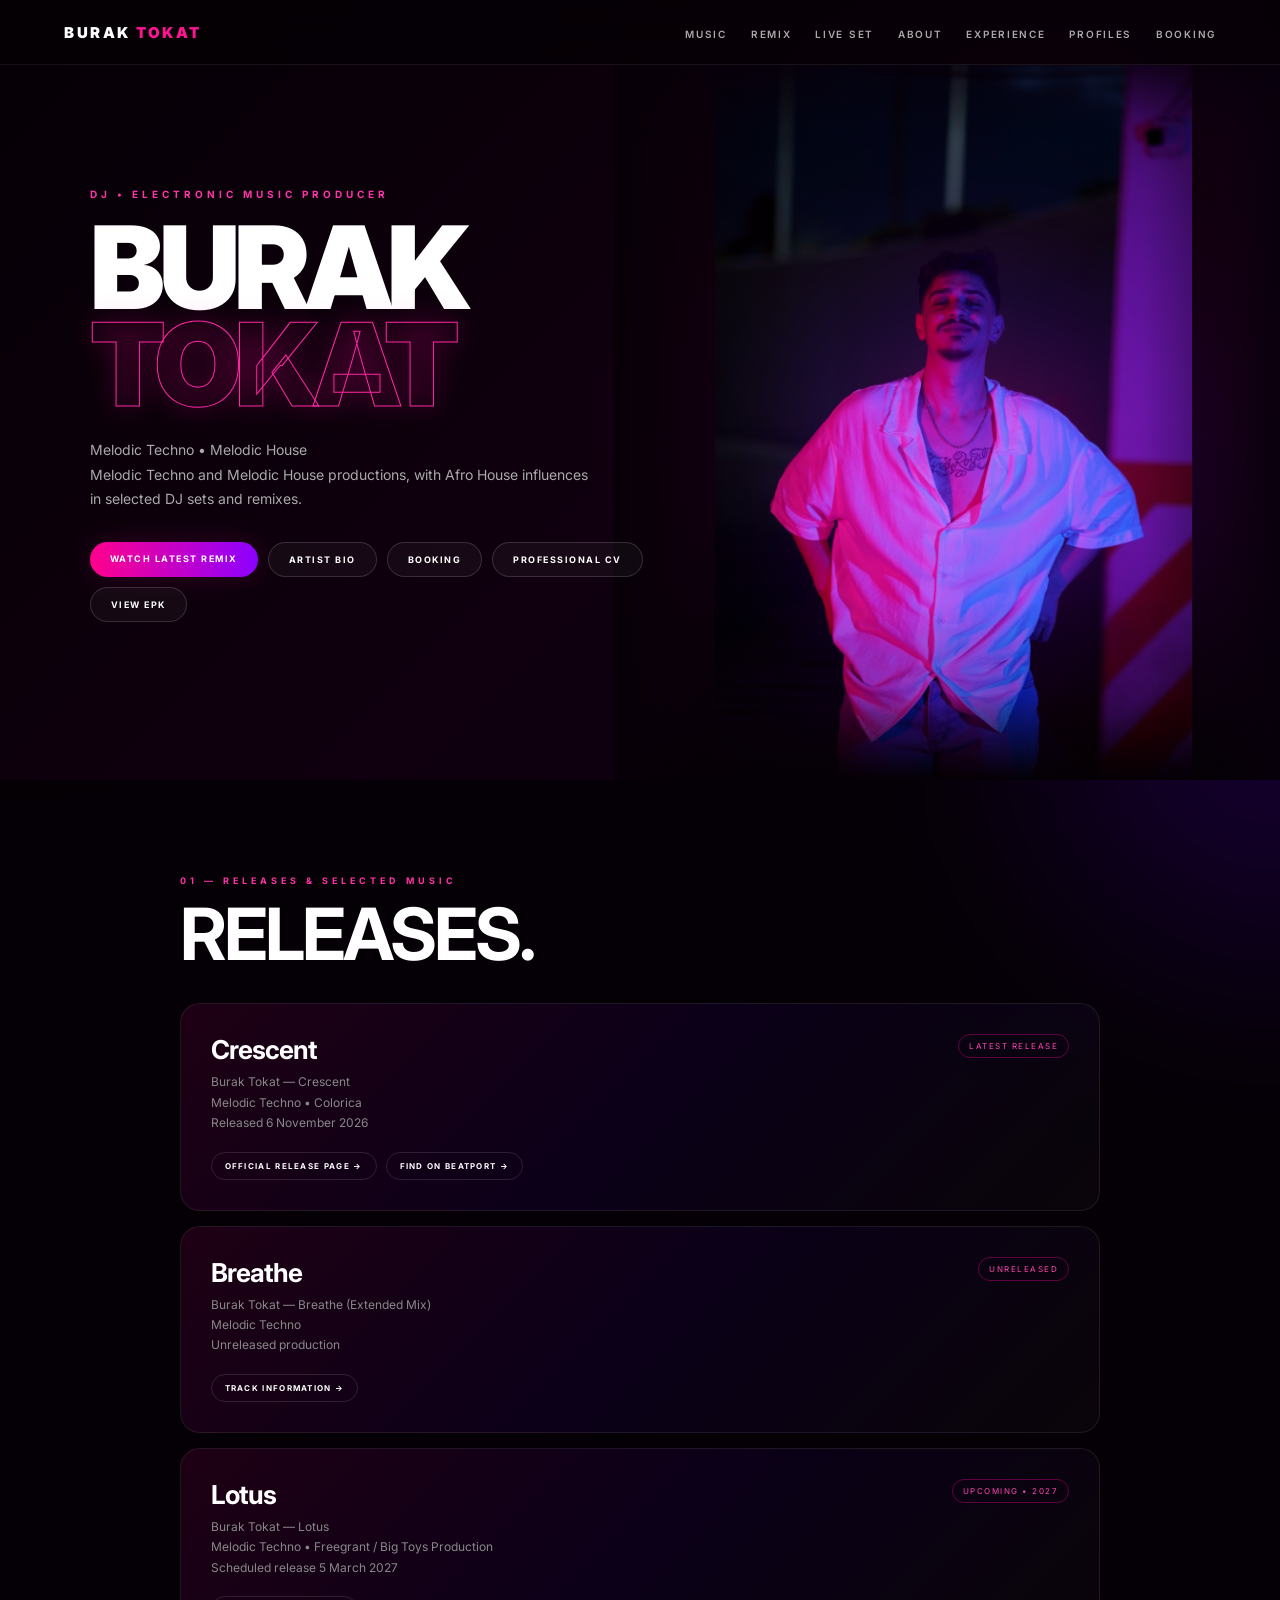
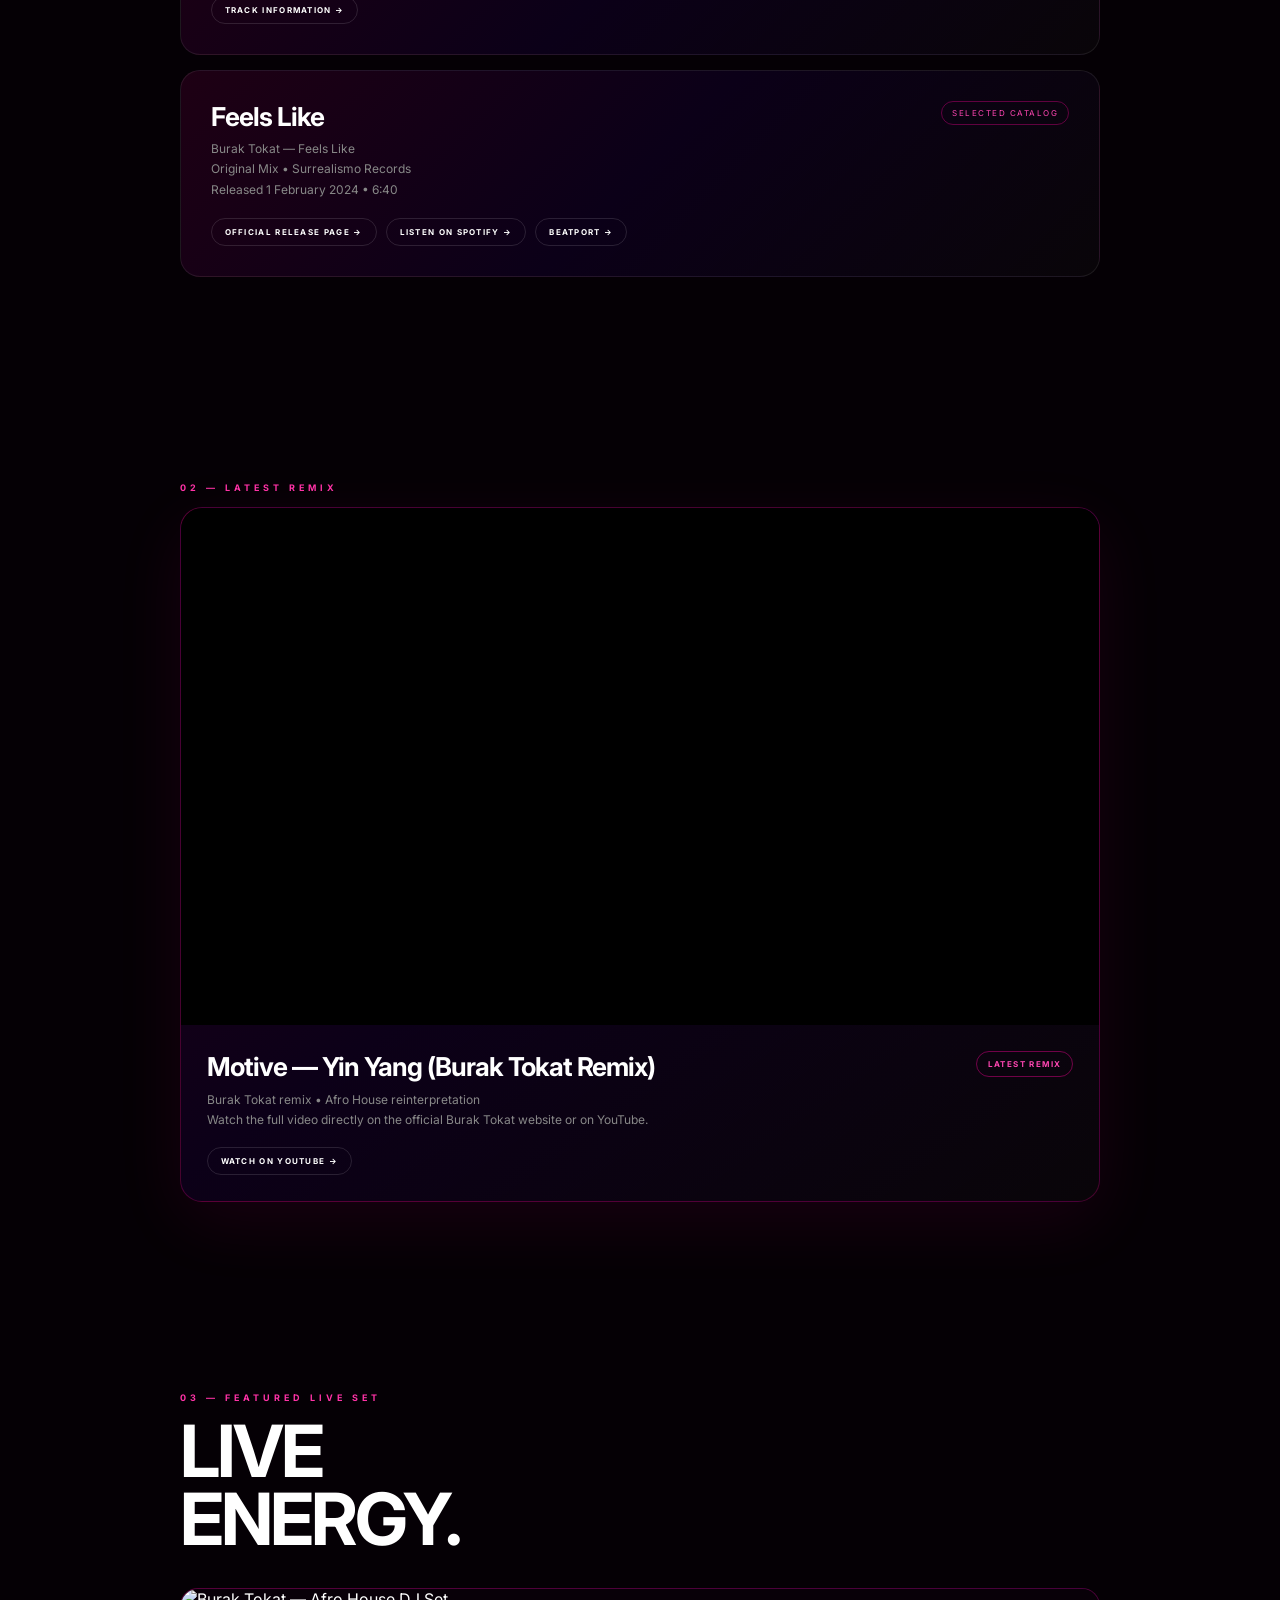
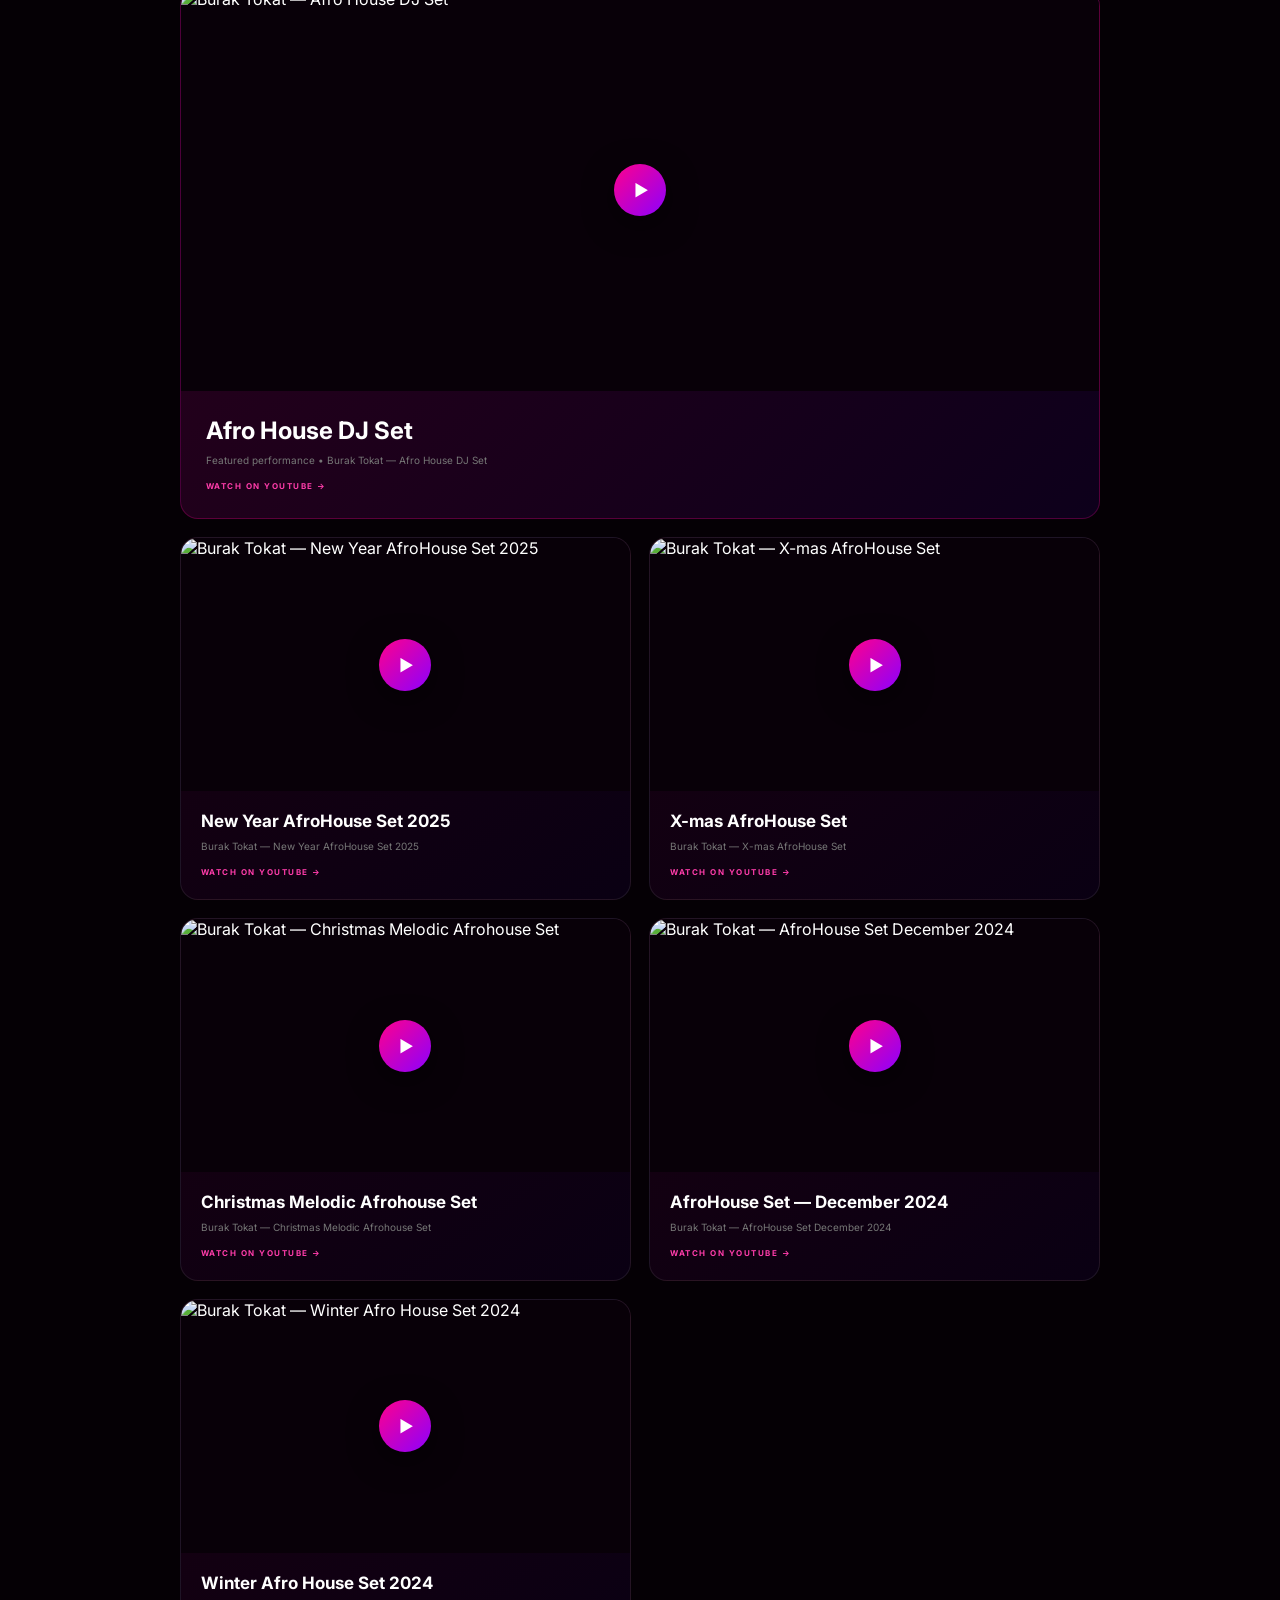
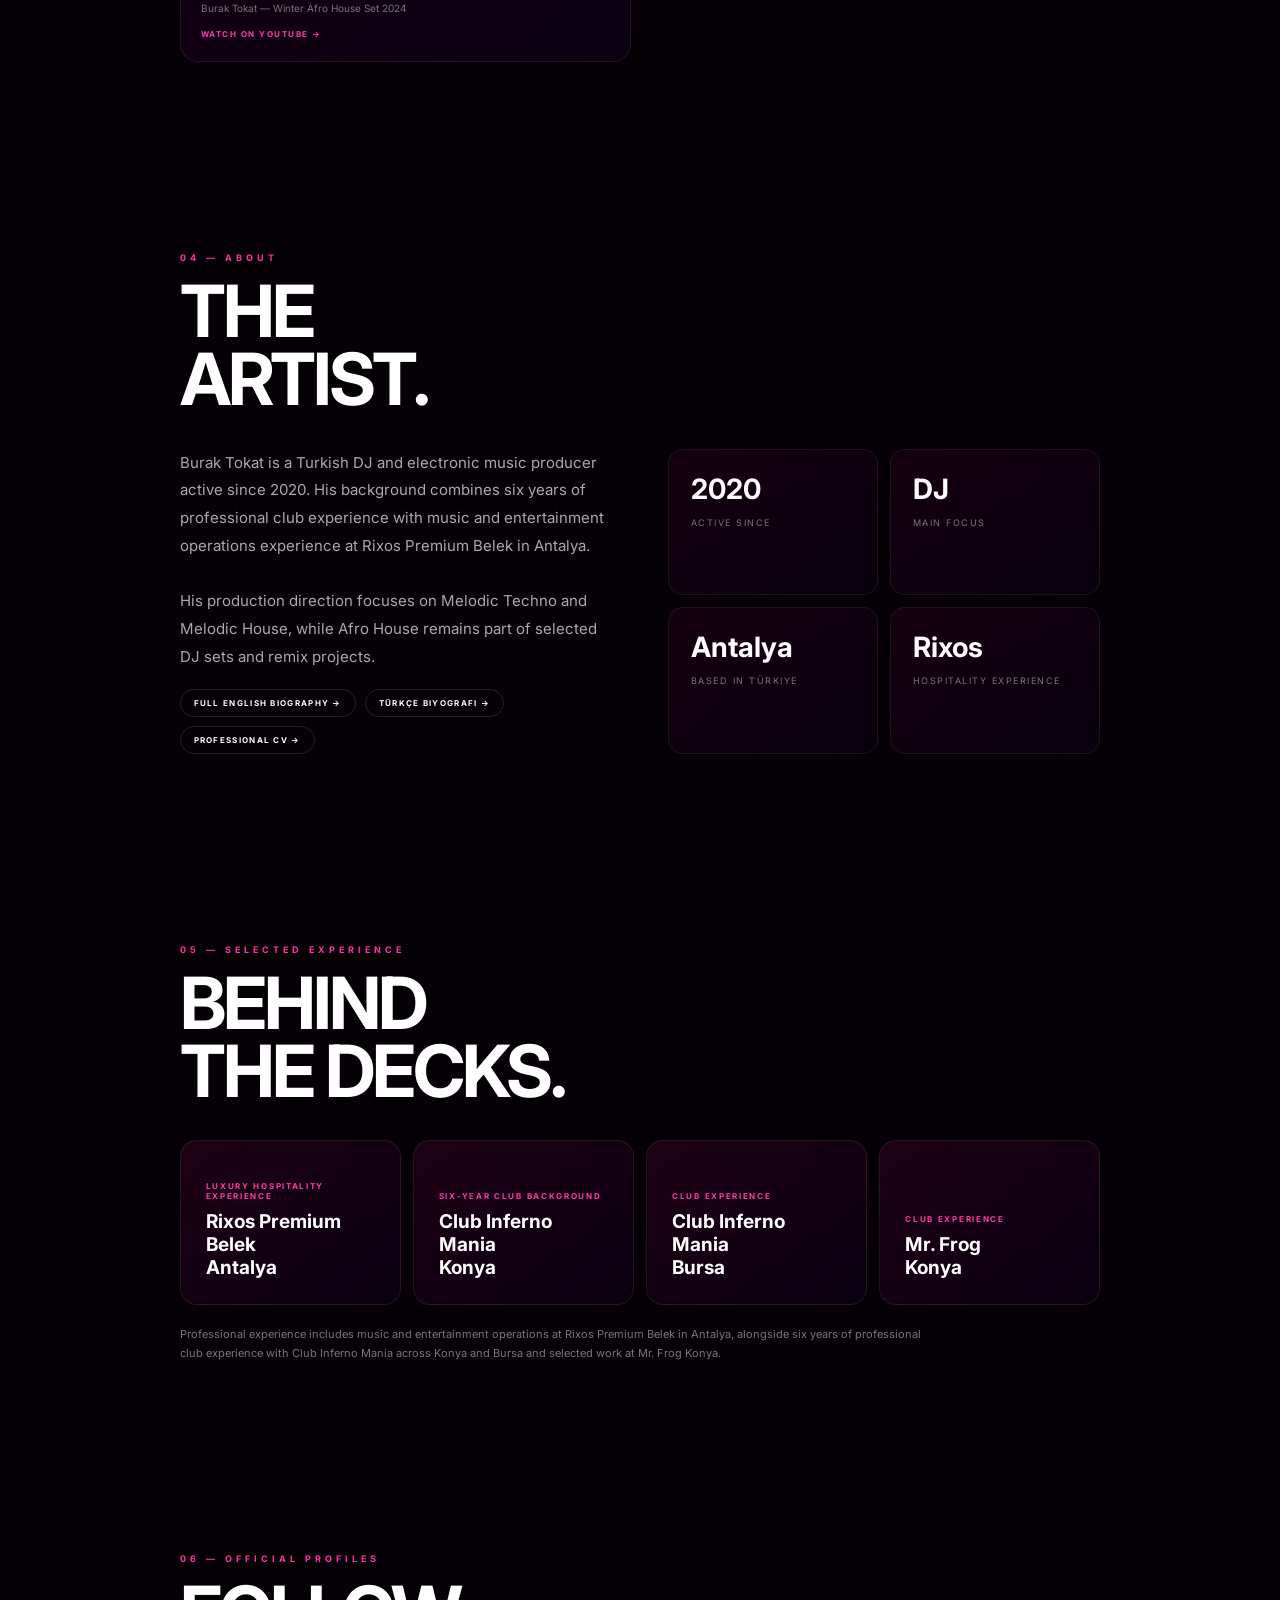
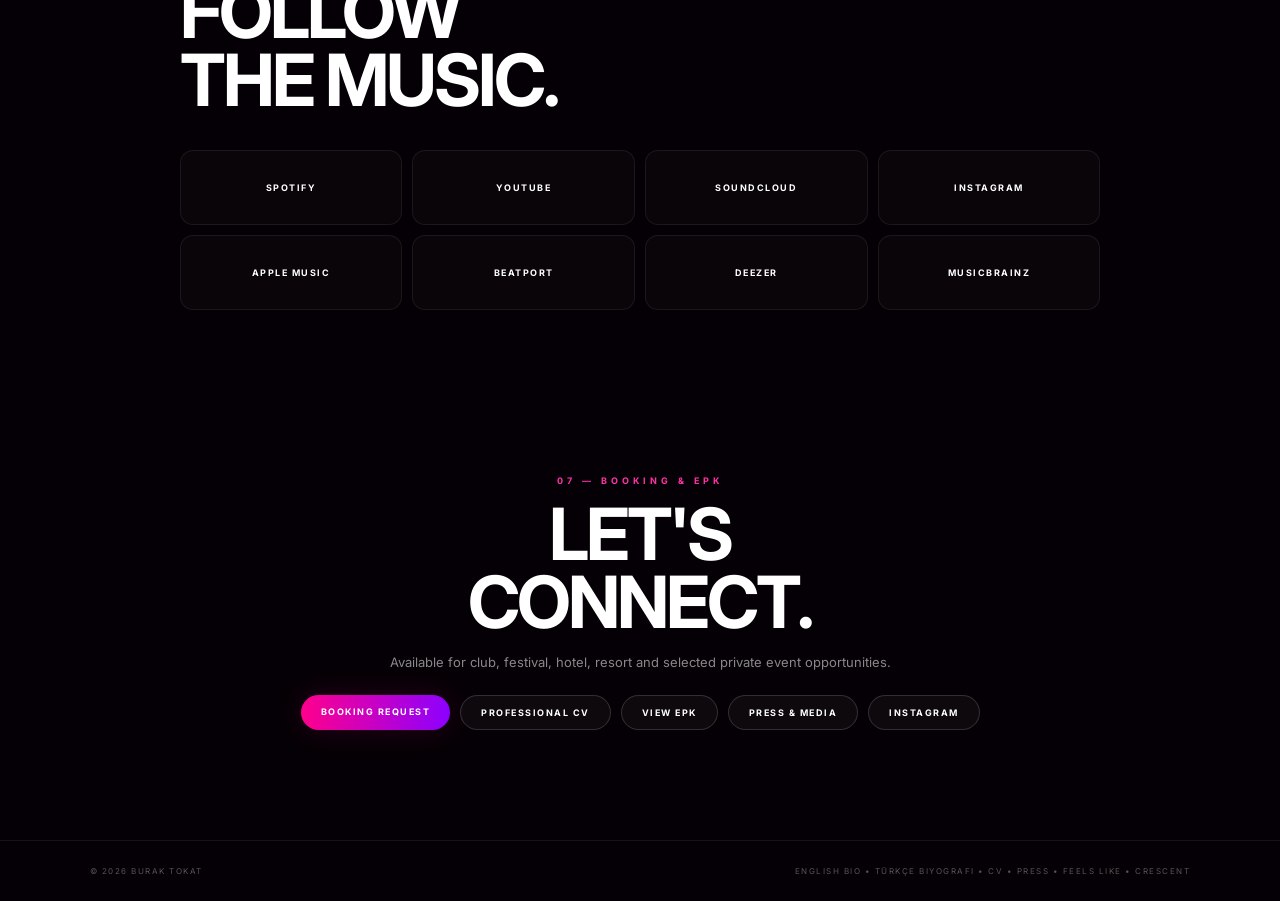
==== commit 140a72f1: "Refresh homepage artist identity and releases for Google SEO" ====
--- a/index.html
+++ b/index.html
@@ -115,7 +115,27 @@
         "genre": "Melodic Techno",
         "byArtist": {"@id": "https://buraktokat.com/#person"},
         "recordLabel": {"@type": "Organization", "name": "Colorica", "sameAs": "https://www.beatport.com/label/colorica/94659"},
-        "description": "Upcoming Melodic Techno single by Burak Tokat. Pre-order begins 23 October 2026; worldwide release is 6 November 2026."
+        "description": "Melodic Techno single by Burak Tokat, released through Colorica on 6 November 2026."
+      },
+      {
+        "@type": "MusicRecording",
+        "@id": "https://buraktokat.com/#breathe",
+        "name": "Breathe",
+        "url": "https://buraktokat.com/music/breathe.html",
+        "genre": "Melodic Techno",
+        "byArtist": {"@id": "https://buraktokat.com/#person"},
+        "description": "Unreleased Melodic Techno production by Burak Tokat. Former working title: Unique."
+      },
+      {
+        "@type": "MusicRecording",
+        "@id": "https://buraktokat.com/#lotus",
+        "name": "Lotus",
+        "url": "https://buraktokat.com/music/lotus.html",
+        "datePublished": "2027-03-05",
+        "genre": "Melodic Techno",
+        "byArtist": {"@id": "https://buraktokat.com/#person"},
+        "recordLabel": {"@type": "Organization", "name": "Freegrant / Big Toys Production"},
+        "description": "Melodic Techno single by Burak Tokat, scheduled for release on 5 March 2027."
       },
       {
         "@type": "VideoObject",
@@ -163,7 +183,7 @@
     <div class="hero-content">
       <div class="eyebrow">DJ • Electronic Music Producer</div>
       <h1>BURAK<span>TOKAT</span></h1>
-      <p class="hero-sub">Melodic Techno • Melodic House<br>Afro House in selected DJ sets and remix projects.</p>
+      <p class="hero-sub">Melodic Techno • Melodic House<br>Melodic Techno and Melodic House productions, with Afro House influences in selected DJ sets and remixes.</p>
       <div class="hero-buttons">
         <a class="btn primary" href="#remix">Watch Latest Remix</a>
         <a class="btn" href="/about.html">Artist Bio</a>
@@ -177,13 +197,13 @@
 
   <main>
     <section id="music">
-      <div class="section-label">01 — Latest & Selected Music</div>
+      <div class="section-label">01 — Releases & Selected Music</div>
       <h2>RELEASES.</h2>
 
-      <div class="music-card"><div class="music-top"><div><h3>Feels Like</h3><p>Burak Tokat — Feels Like<br>Original Mix • Surrealismo Records<br>1 February 2024 • 6:40</p><div class="music-actions"><a class="music-link" href="/music/feels-like.html">Official Release Page →</a><a class="music-link" href="https://open.spotify.com/track/1SCEhdeMEhMFP7jgETEWyG" target="_blank" rel="noopener">Listen on Spotify →</a><a class="music-link" href="https://www.beatport.com/artist/burak-tokat/1174596" target="_blank" rel="noopener">Beatport →</a></div></div><div class="tag">LATEST RELEASE</div></div></div>
-      <div class="music-card"><div class="music-top"><div><h3>Crescent</h3><p>Burak Tokat — Crescent<br>Melodic Techno • Colorica<br>Pre-order 23 October 2026 • Release 6 November 2026</p><div class="music-actions"><a class="music-link" href="/music/crescent.html">Official Release Page →</a></div></div><div class="tag">UPCOMING • 6 NOV 2026</div></div></div>
-      <div class="music-card"><div class="music-top"><div><h3>Unique</h3><p>Burak Tokat — Unique<br>124 BPM • Melodic House & Techno<br>Unreleased</p></div><div class="tag">UNRELEASED</div></div></div>
-      <div class="music-card"><div class="music-top"><div><h3>Lotus</h3><p>Burak Tokat — Lotus<br>124 BPM • Melodic / Progressive<br>Unreleased</p></div><div class="tag">UNRELEASED</div></div></div>
+      <div class="music-card"><div class="music-top"><div><h3>Crescent</h3><p>Burak Tokat — Crescent<br>Melodic Techno • Colorica<br>Released 6 November 2026</p><div class="music-actions"><a class="music-link" href="/music/crescent.html">Official Release Page →</a><a class="music-link" href="https://www.beatport.com/artist/burak-tokat/1174596" target="_blank" rel="noopener">Find on Beatport →</a></div></div><div class="tag">LATEST RELEASE</div></div></div>
+      <div class="music-card"><div class="music-top"><div><h3>Breathe</h3><p>Burak Tokat — Breathe (Extended Mix)<br>Melodic Techno<br>Unreleased production</p><div class="music-actions"><a class="music-link" href="/music/breathe.html">Track Information →</a></div></div><div class="tag">UNRELEASED</div></div></div>
+      <div class="music-card"><div class="music-top"><div><h3>Lotus</h3><p>Burak Tokat — Lotus<br>Melodic Techno • Freegrant / Big Toys Production<br>Scheduled release 5 March 2027</p><div class="music-actions"><a class="music-link" href="/music/lotus.html">Track Information →</a></div></div><div class="tag">UPCOMING • 2027</div></div></div>
+      <div class="music-card"><div class="music-top"><div><h3>Feels Like</h3><p>Burak Tokat — Feels Like<br>Original Mix • Surrealismo Records<br>Released 1 February 2024 • 6:40</p><div class="music-actions"><a class="music-link" href="/music/feels-like.html">Official Release Page →</a><a class="music-link" href="https://open.spotify.com/track/1SCEhdeMEhMFP7jgETEWyG" target="_blank" rel="noopener">Listen on Spotify →</a><a class="music-link" href="https://www.beatport.com/artist/burak-tokat/1174596" target="_blank" rel="noopener">Beatport →</a></div></div><div class="tag">SELECTED CATALOG</div></div></div>
     </section>
 
     <section id="remix">
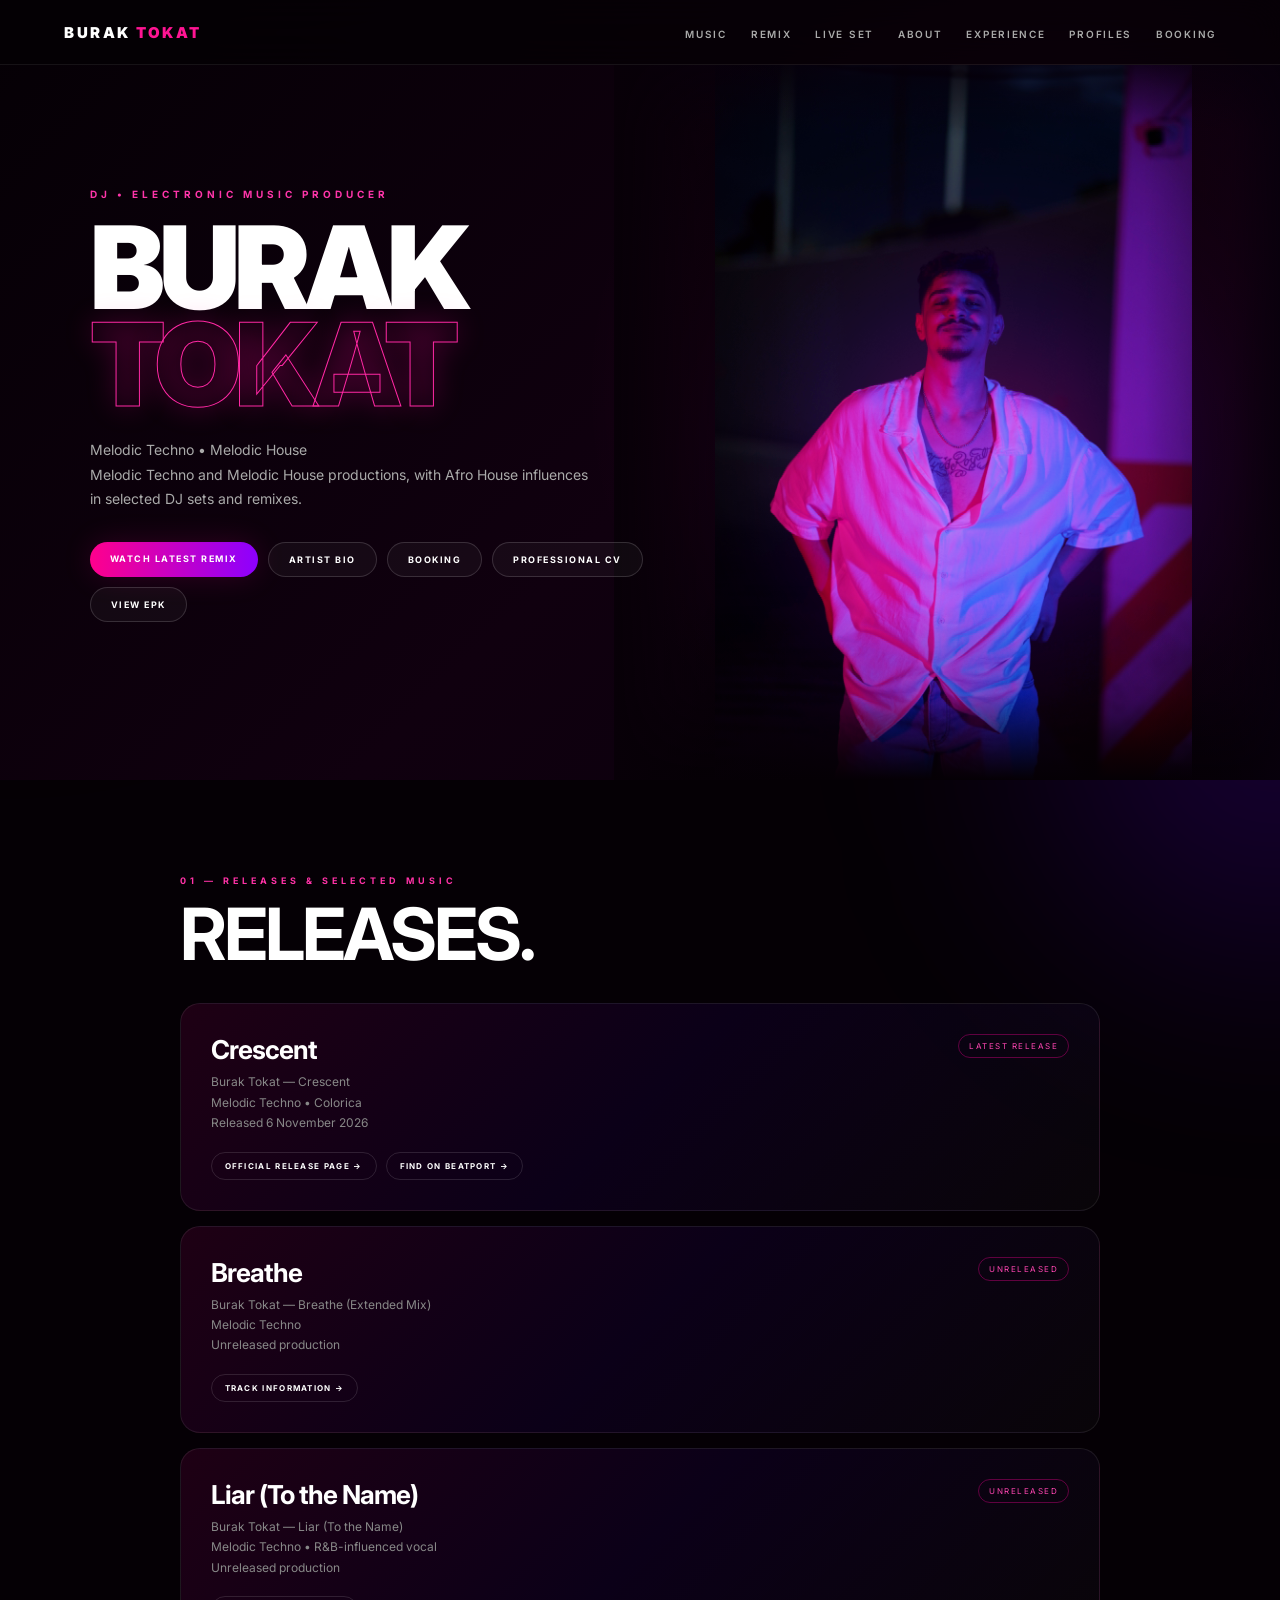
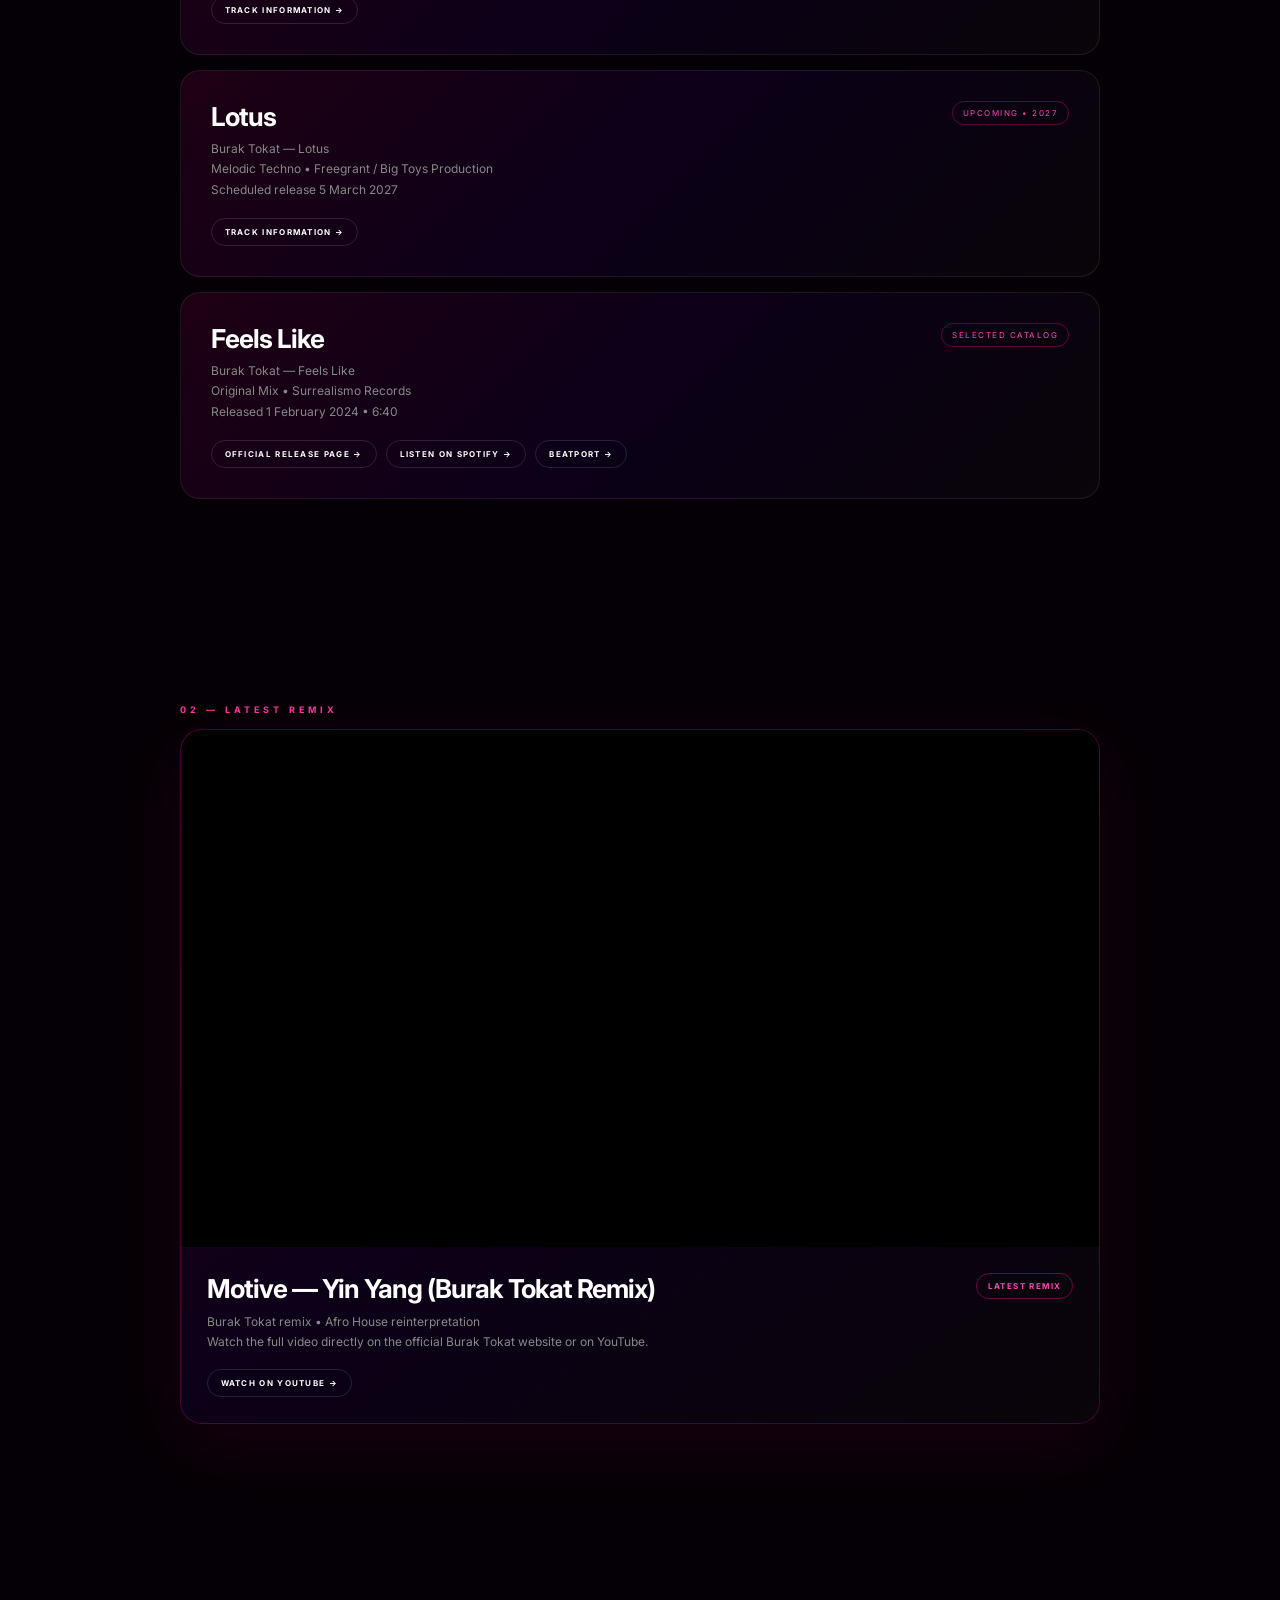
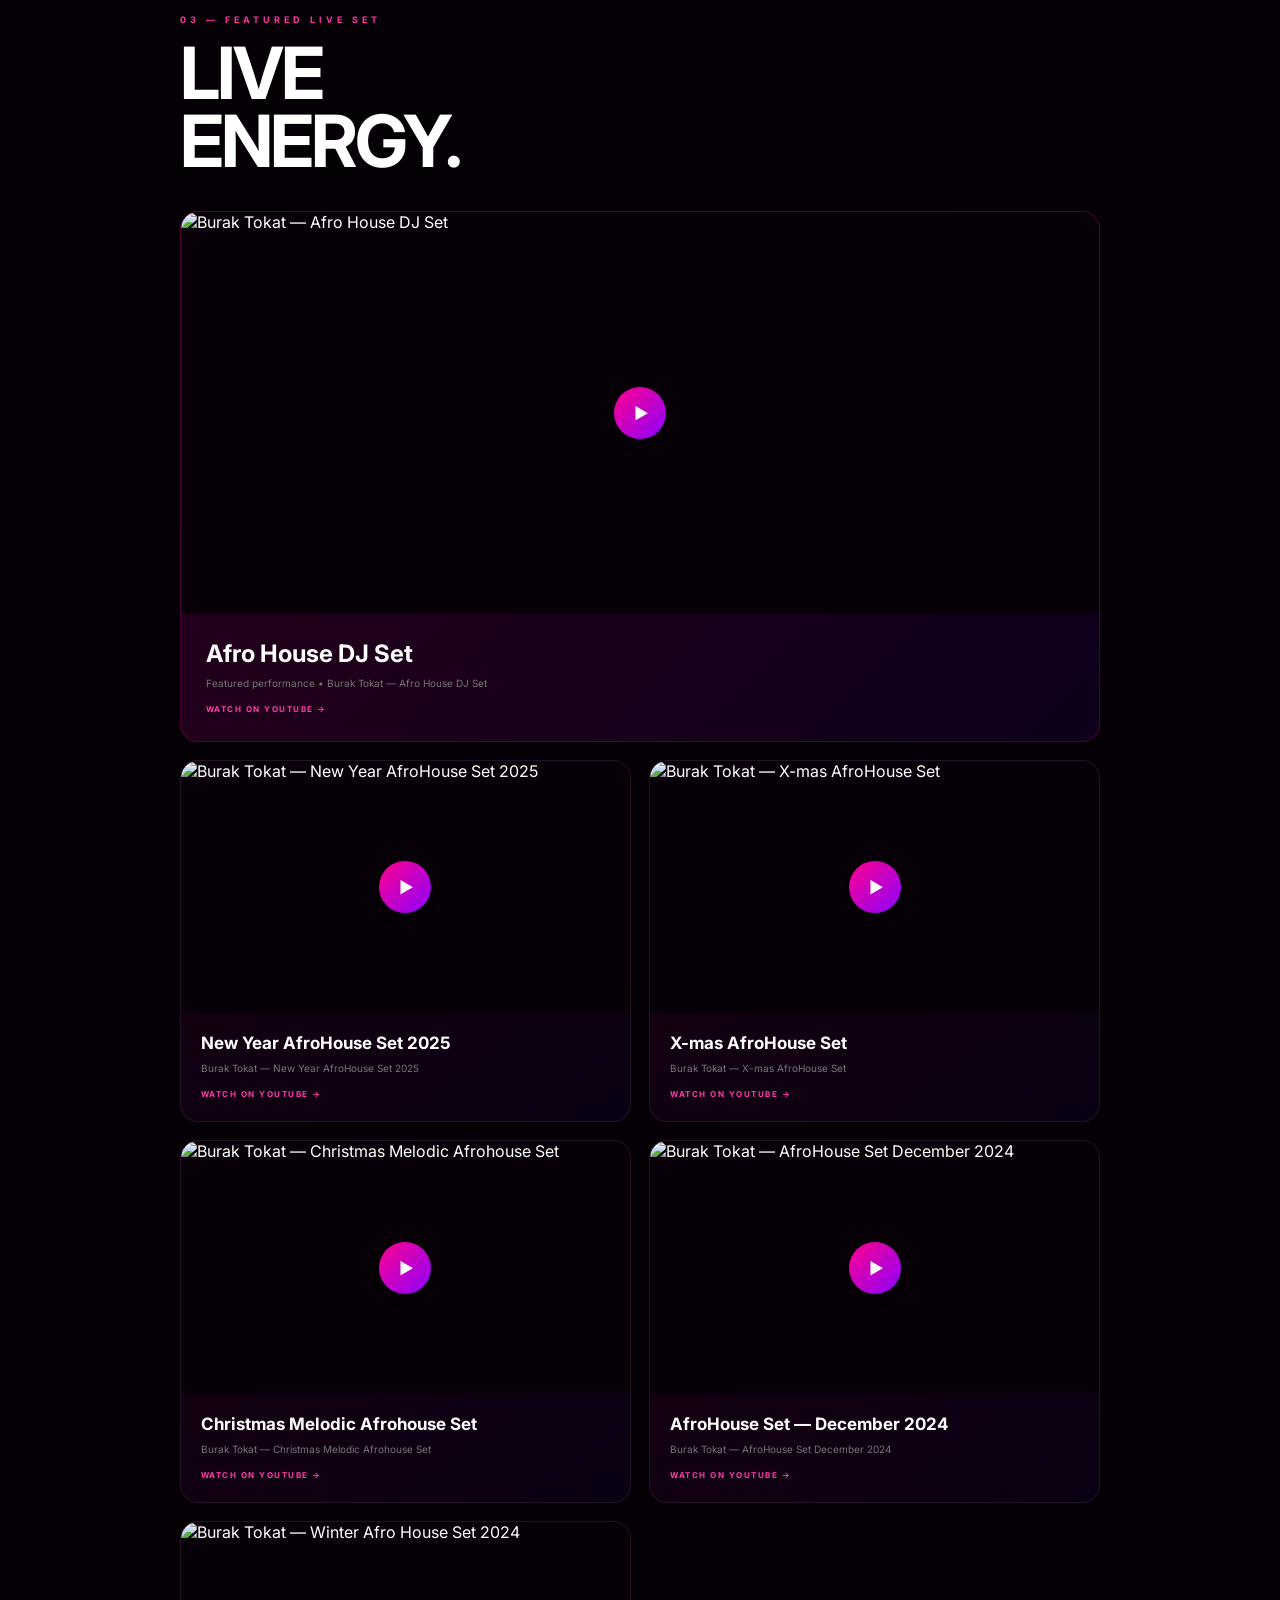
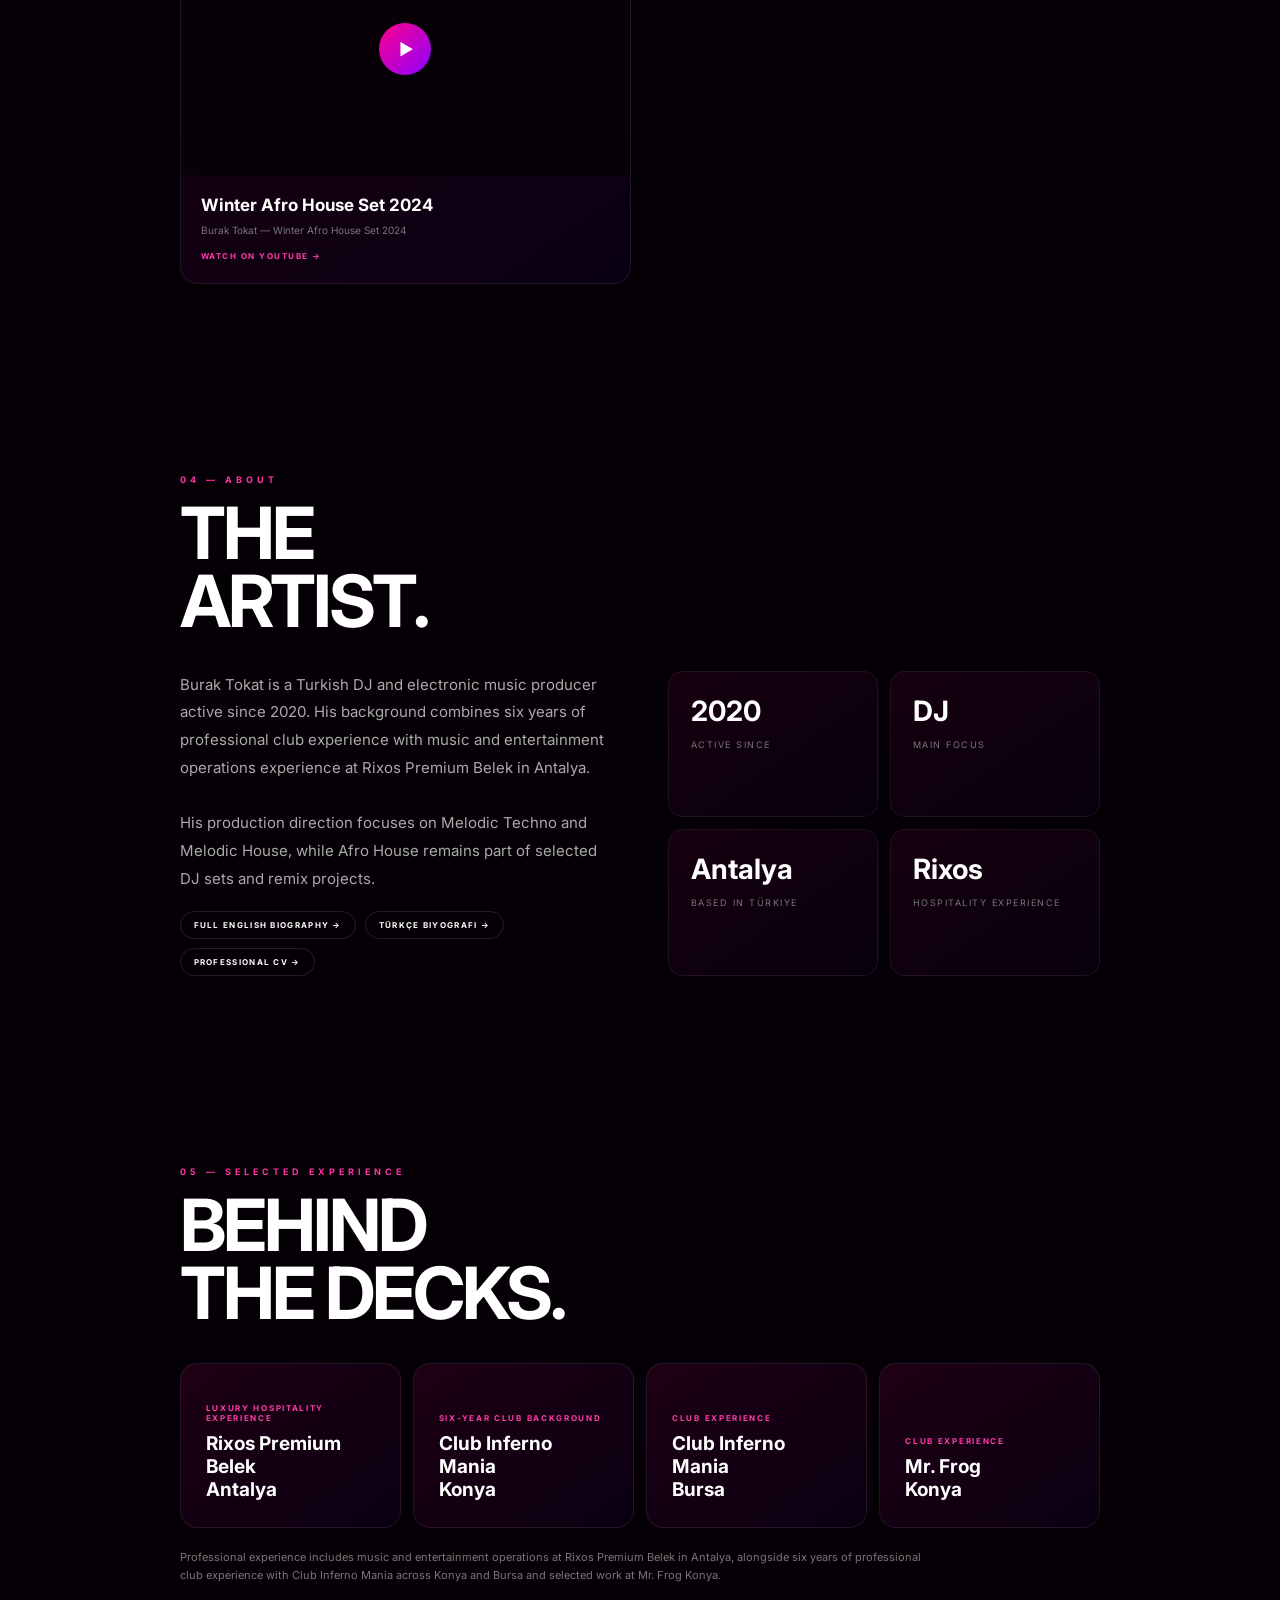
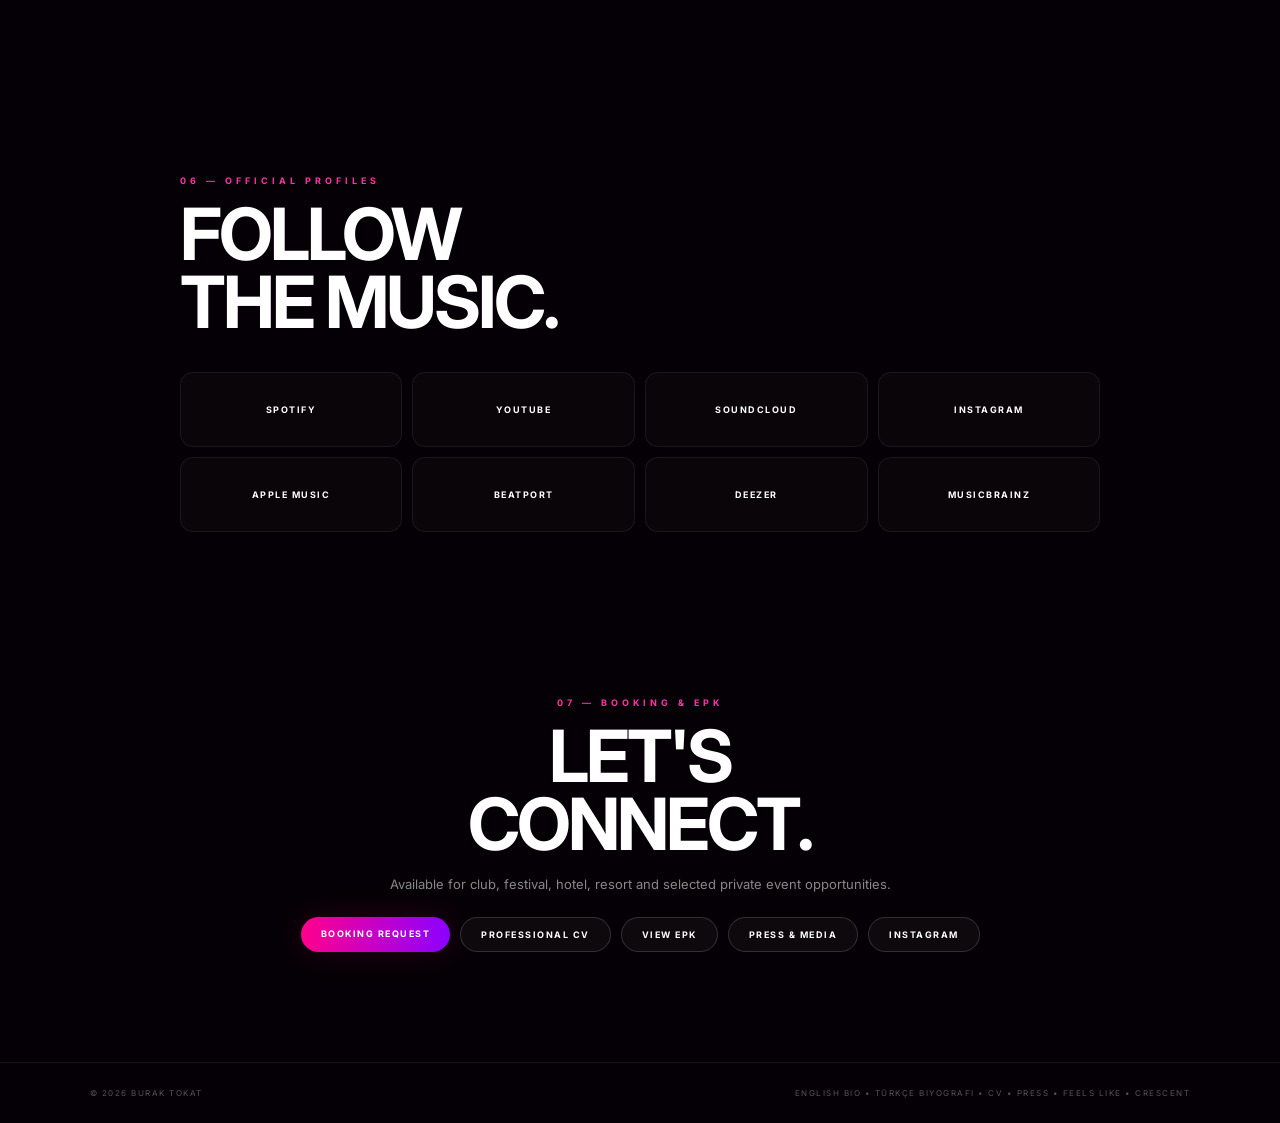
==== commit b2d88318: "Add Liar to artist catalogue" ====
--- a/index.html
+++ b/index.html
@@ -124,8 +124,18 @@
         "url": "https://buraktokat.com/music/breathe.html",
         "genre": "Melodic Techno",
         "byArtist": {"@id": "https://buraktokat.com/#person"},
-        "description": "Unreleased Melodic Techno production by Burak Tokat. Former working title: Unique."
-      },
+        "description": "Unreleased Melodic Techno production by Burak Tokat."
+      },
+      {
+        "@type": "MusicRecording",
+        "@id": "https://buraktokat.com/#liar-to-the-name",
+        "name": "Liar (To the Name)",
+        "url": "https://buraktokat.com/music/liar-to-the-name.html",
+        "genre": ["Melodic Techno", "R&B"],
+        "byArtist": {"@id": "https://buraktokat.com/#person"},
+        "description": "Unreleased Melodic Techno production by Burak Tokat featuring an R&B-influenced vocal."
+      },
+
       {
         "@type": "MusicRecording",
         "@id": "https://buraktokat.com/#lotus",
@@ -202,6 +212,7 @@
 
       <div class="music-card"><div class="music-top"><div><h3>Crescent</h3><p>Burak Tokat — Crescent<br>Melodic Techno • Colorica<br>Released 6 November 2026</p><div class="music-actions"><a class="music-link" href="/music/crescent.html">Official Release Page →</a><a class="music-link" href="https://www.beatport.com/artist/burak-tokat/1174596" target="_blank" rel="noopener">Find on Beatport →</a></div></div><div class="tag">LATEST RELEASE</div></div></div>
       <div class="music-card"><div class="music-top"><div><h3>Breathe</h3><p>Burak Tokat — Breathe (Extended Mix)<br>Melodic Techno<br>Unreleased production</p><div class="music-actions"><a class="music-link" href="/music/breathe.html">Track Information →</a></div></div><div class="tag">UNRELEASED</div></div></div>
+      <div class="music-card"><div class="music-top"><div><h3>Liar (To the Name)</h3><p>Burak Tokat — Liar (To the Name)<br>Melodic Techno • R&B-influenced vocal<br>Unreleased production</p><div class="music-actions"><a class="music-link" href="/music/liar-to-the-name.html">Track Information →</a></div></div><div class="tag">UNRELEASED</div></div></div>
       <div class="music-card"><div class="music-top"><div><h3>Lotus</h3><p>Burak Tokat — Lotus<br>Melodic Techno • Freegrant / Big Toys Production<br>Scheduled release 5 March 2027</p><div class="music-actions"><a class="music-link" href="/music/lotus.html">Track Information →</a></div></div><div class="tag">UPCOMING • 2027</div></div></div>
       <div class="music-card"><div class="music-top"><div><h3>Feels Like</h3><p>Burak Tokat — Feels Like<br>Original Mix • Surrealismo Records<br>Released 1 February 2024 • 6:40</p><div class="music-actions"><a class="music-link" href="/music/feels-like.html">Official Release Page →</a><a class="music-link" href="https://open.spotify.com/track/1SCEhdeMEhMFP7jgETEWyG" target="_blank" rel="noopener">Listen on Spotify →</a><a class="music-link" href="https://www.beatport.com/artist/burak-tokat/1174596" target="_blank" rel="noopener">Beatport →</a></div></div><div class="tag">SELECTED CATALOG</div></div></div>
     </section>
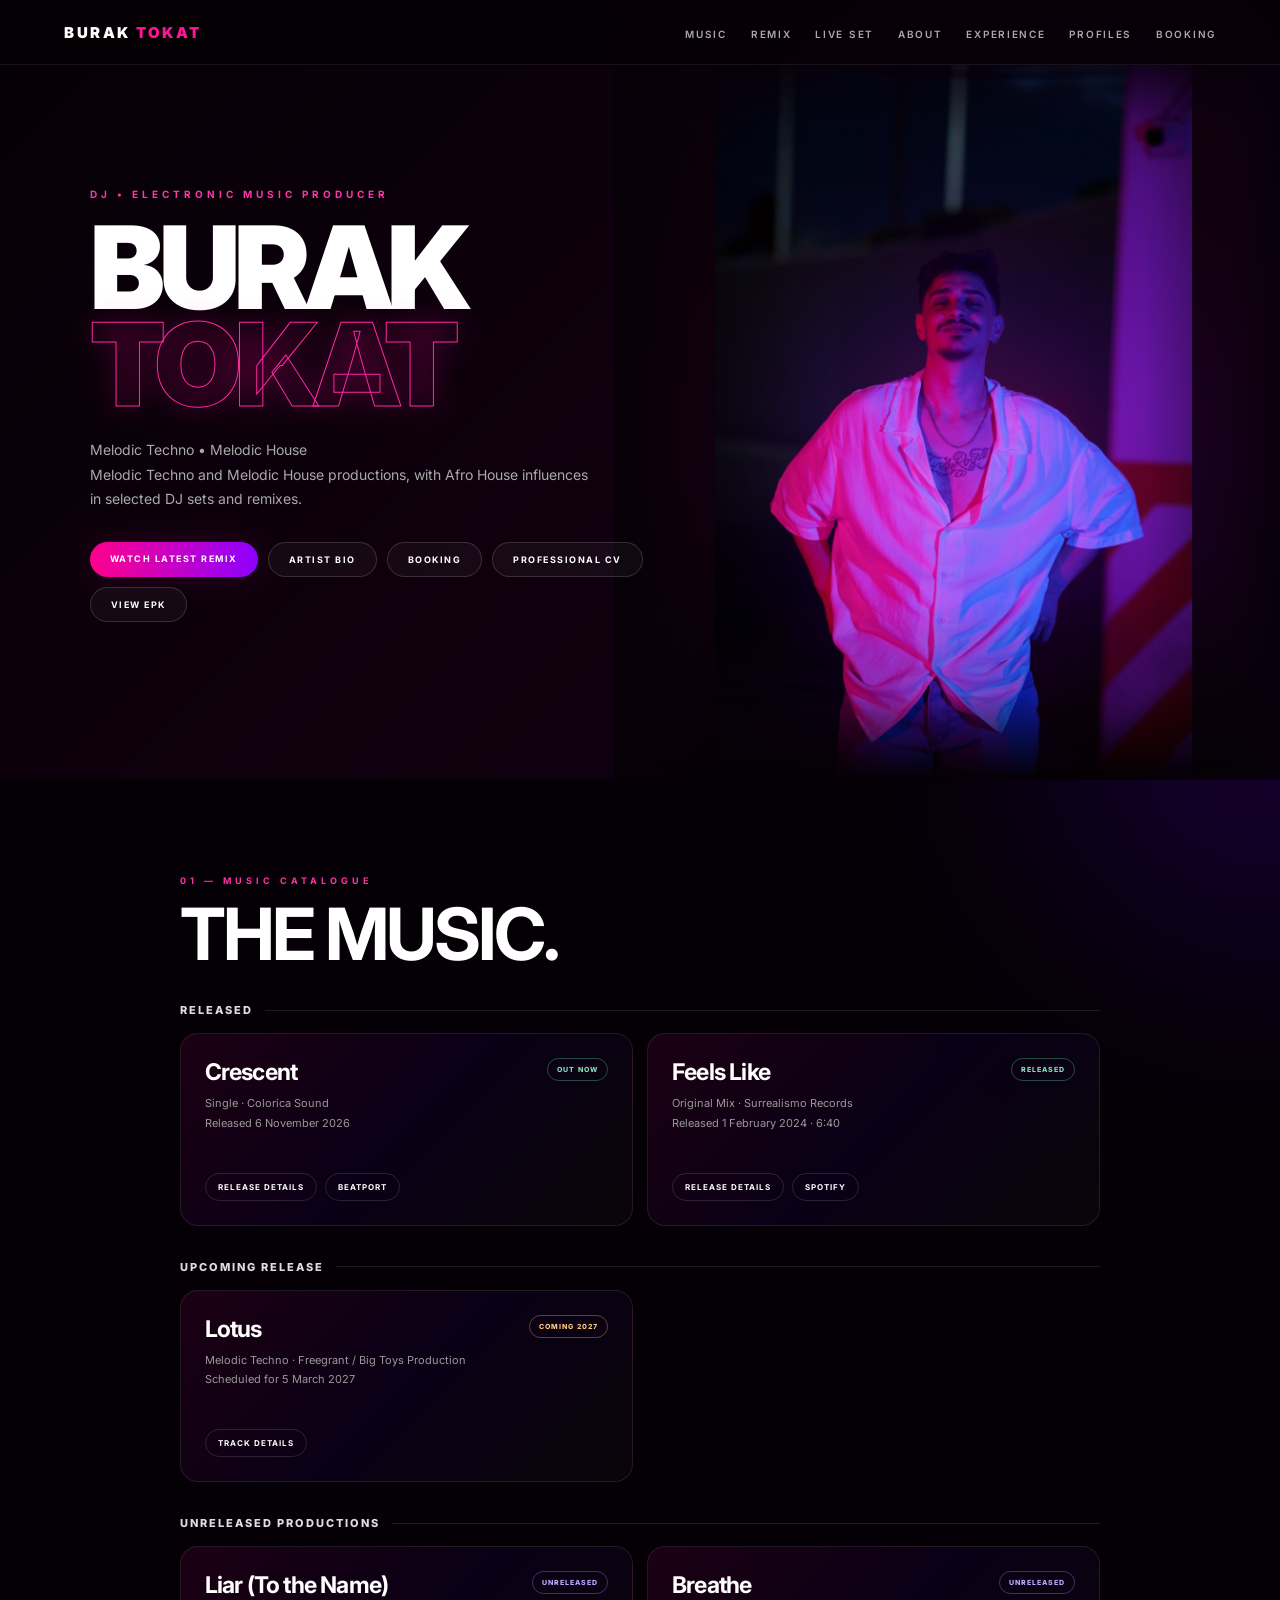
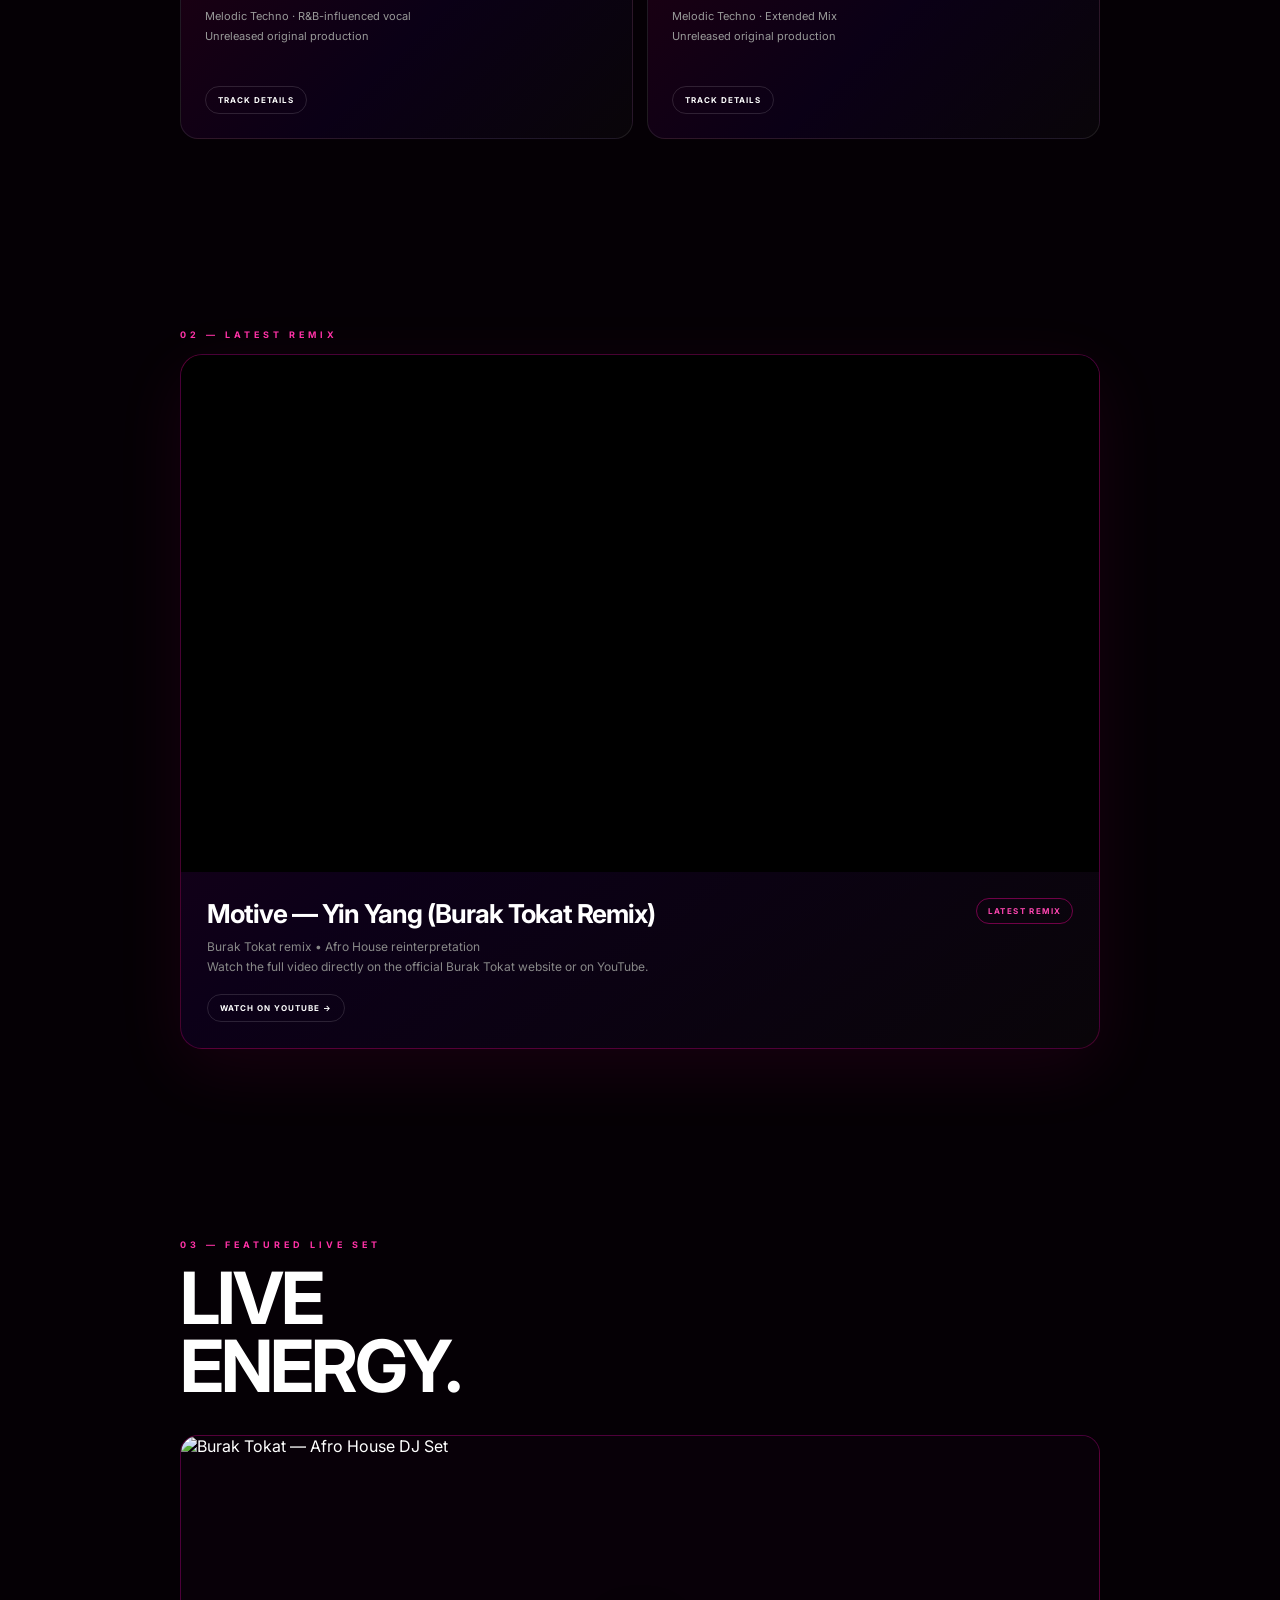
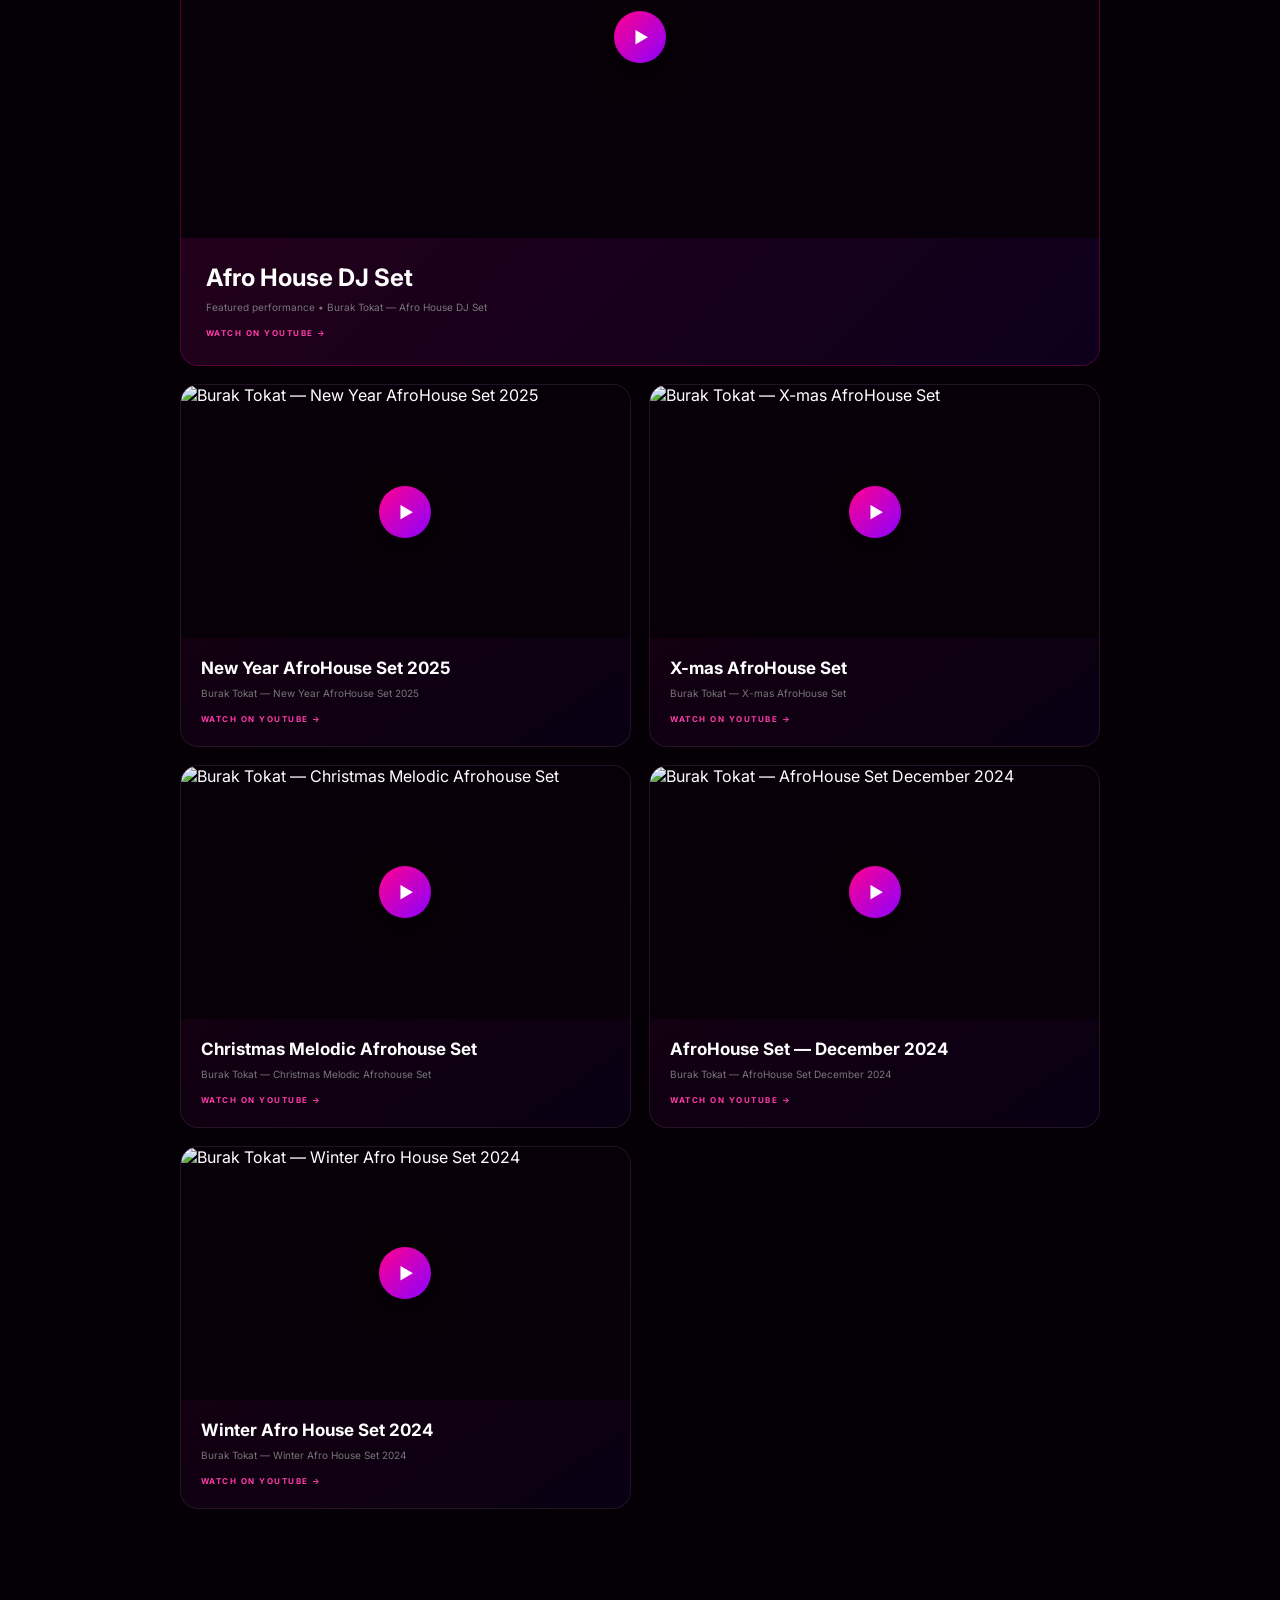
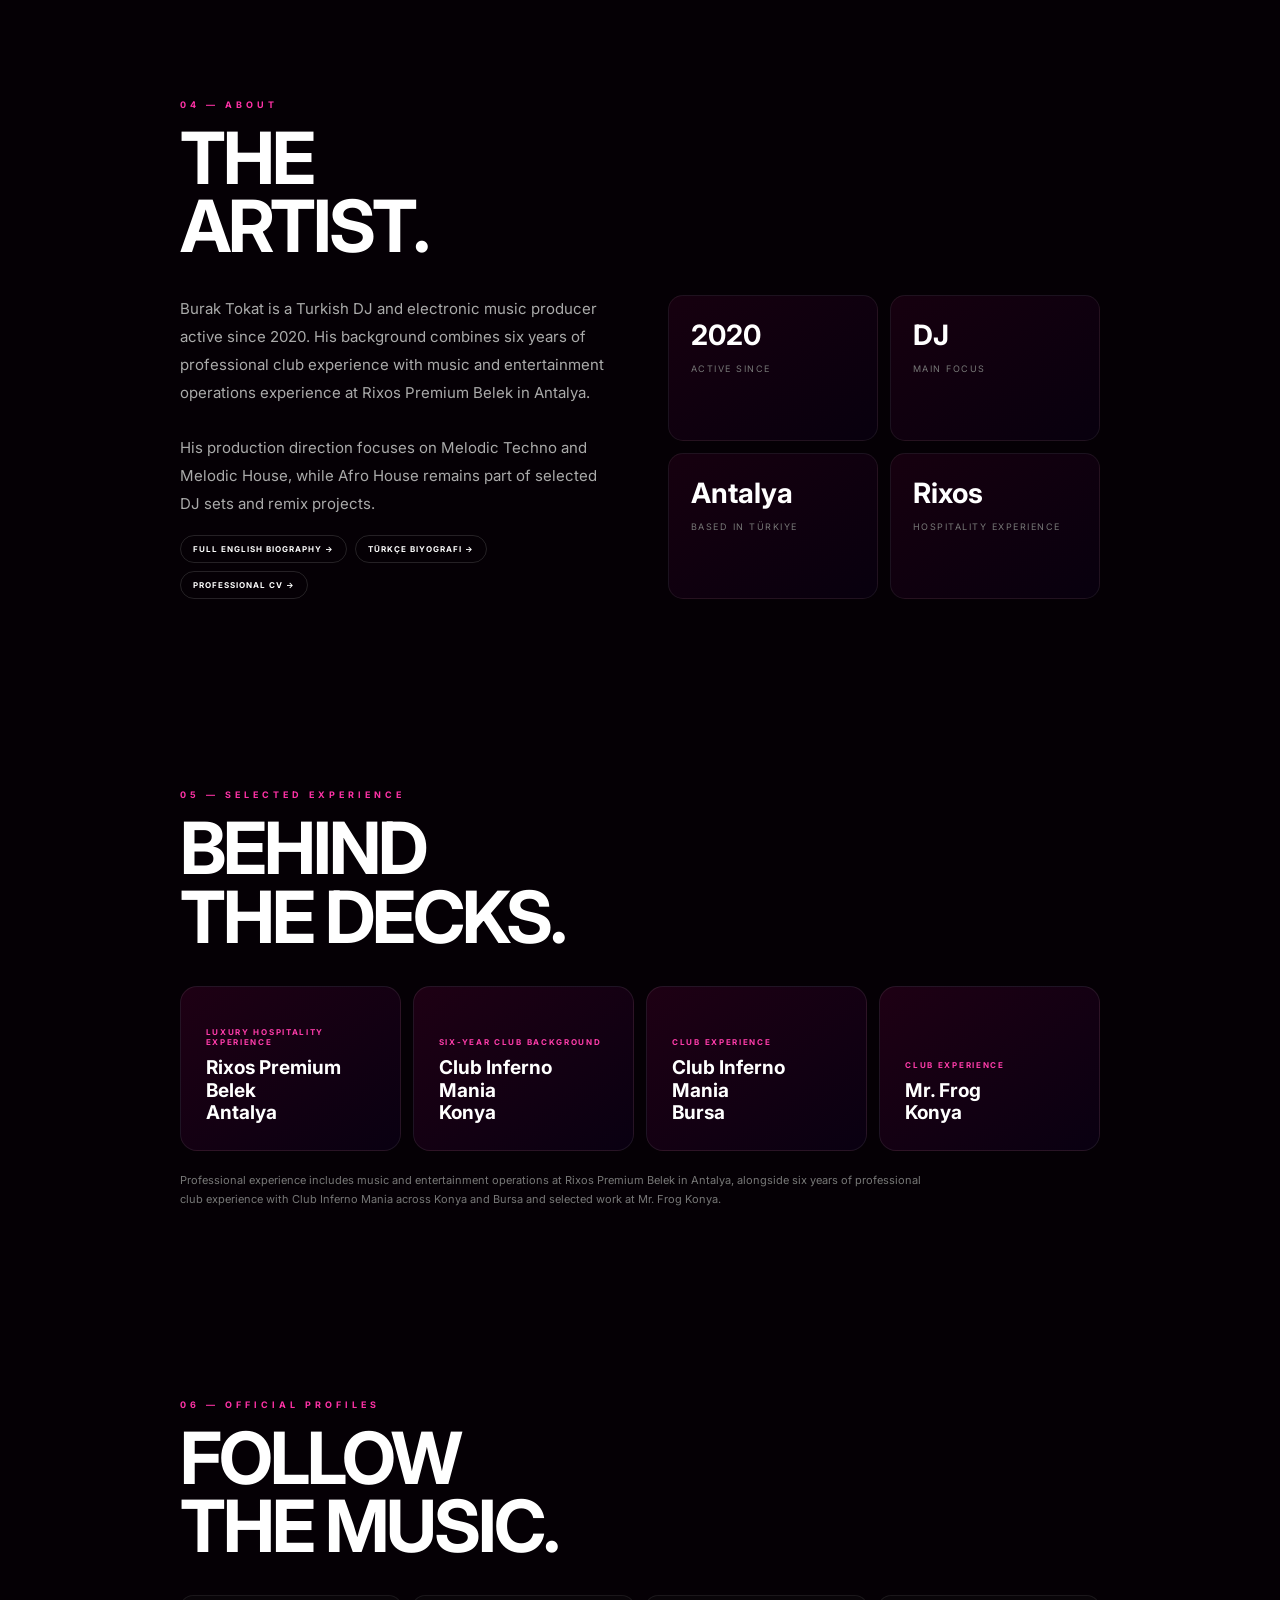
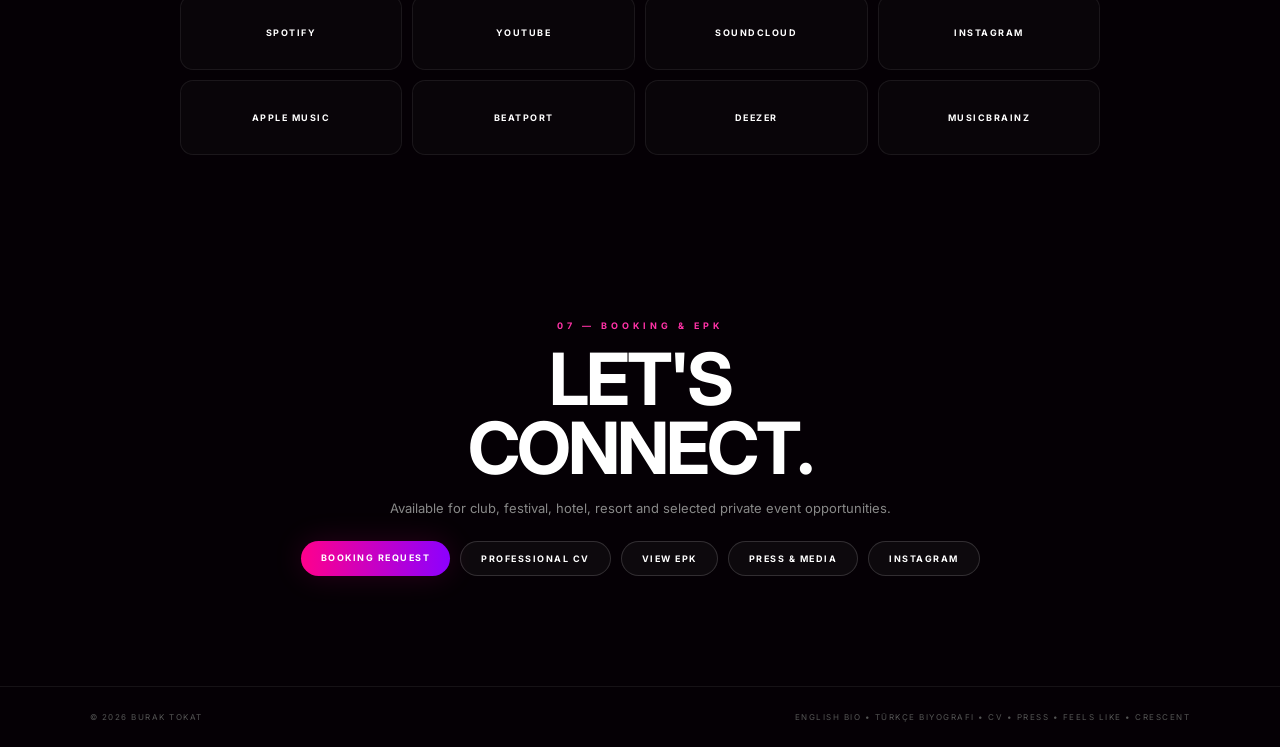
==== commit 5c42052e: "Organize music catalogue by release status" ====
--- a/index.html
+++ b/index.html
@@ -168,11 +168,11 @@
     .hero{min-height:780px;position:relative;display:flex;align-items:center;padding:90px 7% 60px;overflow:hidden;background:radial-gradient(circle at 80% 50%,rgba(255,0,153,.15),transparent 40%),linear-gradient(135deg,#050005,#10000f 55%,#08000c)}.hero-content{position:relative;z-index:3;width:54%}.eyebrow{color:#ff35aa;font-size:10px;font-weight:700;letter-spacing:4px;text-transform:uppercase;margin-bottom:20px}.hero h1{font-size:clamp(58px,9vw,115px);line-height:.84;letter-spacing:-6px;font-weight:900;text-transform:uppercase}.hero h1 span{display:block;color:transparent;-webkit-text-stroke:1px #ff28a4;text-shadow:0 0 30px rgba(255,0,153,.22)}.hero-sub{margin-top:25px;max-width:500px;color:#aaa;font-size:14px;line-height:1.75}.hero-buttons{display:flex;gap:10px;flex-wrap:wrap;margin-top:30px}.btn{display:inline-flex;padding:11px 20px;border-radius:30px;text-decoration:none;color:#fff;font-size:9px;font-weight:700;letter-spacing:1.5px;text-transform:uppercase;border:1px solid rgba(255,255,255,.15);background:rgba(255,255,255,.035);transition:.3s}.btn.primary{background:linear-gradient(90deg,#ff008c,#8c00ff);border:none;box-shadow:0 0 30px rgba(255,0,153,.15)}.btn:hover{transform:translateY(-2px)}
     .hero-photo{position:absolute;right:-1%;top:65px;width:53%;height:calc(100% - 65px);display:flex;align-items:flex-end;justify-content:center;z-index:2;pointer-events:none}.hero-photo::before{content:"";position:absolute;width:78%;height:82%;right:5%;bottom:3%;background:radial-gradient(circle,rgba(255,0,153,.38),rgba(100,0,255,.18),transparent 70%);filter:blur(48px)}.hero-photo::after{content:"";position:absolute;inset:0;z-index:2;pointer-events:none;background:linear-gradient(90deg,#080008 0%,rgba(8,0,8,.30) 13%,transparent 28%,transparent 78%,rgba(8,0,12,.40) 91%,#08000c 100%),linear-gradient(0deg,#050005 0%,rgba(5,0,5,.18) 12%,transparent 25%,transparent 91%,rgba(8,0,12,.72) 100%)}.hero-photo img{position:relative;z-index:1;width:100%;height:100%;object-fit:contain;object-position:center bottom;mix-blend-mode:screen;opacity:.96;-webkit-mask-image:radial-gradient(ellipse 74% 88% at 53% 53%,#000 52%,rgba(0,0,0,.94) 68%,transparent 100%);mask-image:radial-gradient(ellipse 74% 88% at 53% 53%,#000 52%,rgba(0,0,0,.94) 68%,transparent 100%);filter:saturate(1.08) contrast(1.04) drop-shadow(0 28px 50px rgba(0,0,0,.7))}
     section{max-width:1100px;margin:auto;padding:95px 7%}.section-label{color:#ff32a7;font-size:9px;letter-spacing:4px;font-weight:700;text-transform:uppercase;margin-bottom:14px}h2{font-size:clamp(42px,6vw,72px);line-height:.95;letter-spacing:-3px;margin-bottom:35px}
-    .music-card{padding:30px;border-radius:20px;border:1px solid rgba(255,255,255,.08);background:linear-gradient(135deg,rgba(255,0,153,.10),rgba(90,0,255,.08),rgba(255,255,255,.02));margin-bottom:15px}.music-top{display:flex;justify-content:space-between;align-items:flex-start;gap:20px}.music-card h3{font-size:26px;letter-spacing:-1px;margin-bottom:7px}.music-card p{color:#888;font-size:12px;line-height:1.7}.music-actions{display:flex;gap:9px;flex-wrap:wrap;margin-top:18px}.music-link{display:inline-flex;align-items:center;padding:8px 13px;border:1px solid rgba(255,255,255,.12);border-radius:30px;color:#fff;text-decoration:none;font-size:8px;font-weight:700;letter-spacing:1.3px;text-transform:uppercase;transition:.3s}.music-link:hover{color:#ff46b2;border-color:rgba(255,0,153,.35);transform:translateY(-2px)}.tag{padding:6px 10px;border:1px solid rgba(255,0,153,.35);color:#ff46b2;border-radius:20px;font-size:8px;letter-spacing:1.5px;white-space:nowrap}
+    .release-group{margin-top:34px}.release-group:first-of-type{margin-top:0}.release-heading{display:flex;align-items:center;gap:12px;margin-bottom:16px;color:#ddd;font-size:11px;font-weight:800;letter-spacing:2px;text-transform:uppercase}.release-heading:after{content:"";height:1px;flex:1;background:rgba(255,255,255,.1)}.release-grid{display:grid;grid-template-columns:repeat(2,minmax(0,1fr));gap:14px}.music-card{min-height:190px;padding:24px;border-radius:18px;border:1px solid rgba(255,255,255,.09);background:linear-gradient(135deg,rgba(255,0,153,.09),rgba(90,0,255,.07),rgba(255,255,255,.02));display:flex;flex-direction:column;justify-content:space-between;gap:22px;transition:.25s}.music-card:hover{transform:translateY(-3px);border-color:rgba(255,0,153,.3)}.music-top{display:flex;justify-content:space-between;align-items:flex-start;gap:14px}.music-card h3{font-size:23px;letter-spacing:-.8px;margin-bottom:8px}.music-card p{color:#999;font-size:11px;line-height:1.75}.music-actions{display:flex;gap:8px;flex-wrap:wrap;margin-top:18px}.music-link{display:inline-flex;align-items:center;padding:8px 12px;border:1px solid rgba(255,255,255,.13);border-radius:30px;color:#fff;text-decoration:none;font-size:8px;font-weight:700;letter-spacing:1px;text-transform:uppercase;transition:.3s}.music-link:hover{color:#ff46b2;border-color:rgba(255,0,153,.35);transform:translateY(-2px)}.tag{padding:6px 9px;border:1px solid rgba(255,0,153,.35);color:#ff75c1;border-radius:20px;font-size:7px;font-weight:800;letter-spacing:1px;white-space:nowrap;flex-shrink:0}.tag.released{border-color:rgba(90,210,160,.35);color:#80dfb6}.tag.upcoming{border-color:rgba(255,190,90,.35);color:#ffc879}.tag.unreleased{border-color:rgba(160,145,255,.35);color:#b7aaff}
     .remix-shell{border:1px solid rgba(255,0,153,.25);border-radius:22px;overflow:hidden;background:linear-gradient(145deg,rgba(255,0,153,.12),rgba(100,0,255,.08),rgba(255,255,255,.02));box-shadow:0 20px 70px rgba(255,0,153,.08)}.remix-video{position:relative;aspect-ratio:16/9;background:#000}.remix-video iframe{position:absolute;inset:0;width:100%;height:100%;border:0}.remix-info{display:flex;justify-content:space-between;align-items:flex-start;gap:24px;padding:26px}.remix-info h3{font-size:26px;letter-spacing:-1px;margin-bottom:8px}.remix-info p{color:#888;font-size:12px;line-height:1.7}.remix-badge{padding:7px 11px;border:1px solid rgba(255,0,153,.42);color:#ff46b2;border-radius:20px;font-size:8px;font-weight:700;letter-spacing:1.4px;white-space:nowrap}.remix-actions{display:flex;gap:9px;flex-wrap:wrap;margin-top:16px}
     .sets-grid{display:grid;grid-template-columns:1fr 1fr;gap:18px}.set-card{display:block;color:#fff;text-decoration:none;background:linear-gradient(145deg,rgba(255,0,153,.08),rgba(100,0,255,.06));border:1px solid rgba(255,255,255,.08);border-radius:18px;overflow:hidden;transition:.35s}.set-card:hover{transform:translateY(-4px);border-color:rgba(255,0,153,.35);box-shadow:0 15px 40px rgba(255,0,153,.10)}.set-card.featured{grid-column:1/-1;border-color:rgba(255,0,153,.24);background:linear-gradient(135deg,rgba(255,0,153,.15),rgba(100,0,255,.09))}.set-card.featured .set-cover{aspect-ratio:16/7}.set-cover{position:relative;width:100%;aspect-ratio:16/9;overflow:hidden;background:#080008}.set-cover img{width:100%;height:100%;object-fit:cover;display:block;transition:.5s}.set-card:hover .set-cover img{transform:scale(1.04)}.play-button{position:absolute;left:50%;top:50%;transform:translate(-50%,-50%);width:52px;height:52px;display:flex;align-items:center;justify-content:center;border-radius:50%;background:linear-gradient(135deg,#ff008c,#8c00ff);box-shadow:0 8px 30px rgba(0,0,0,.55);font-size:16px;padding-left:3px}.set-info{padding:20px}.set-card.featured .set-info{padding:25px}.set-info h3{font-size:17px;margin-bottom:7px}.set-card.featured .set-info h3{font-size:24px}.set-info p{color:#777;font-size:10px;line-height:1.6}.youtube-link{display:inline-block;margin-top:13px;color:#ff3cab;font-size:8px;font-weight:700;letter-spacing:1.5px;text-transform:uppercase}
     .about-grid{display:grid;grid-template-columns:1fr 1fr;gap:55px}.about-text{color:#aaa;font-size:15px;line-height:1.85}.stats{display:grid;grid-template-columns:1fr 1fr;gap:12px}.stat{padding:22px;border:1px solid rgba(255,255,255,.07);background:linear-gradient(145deg,rgba(255,0,153,.07),rgba(100,0,255,.04));border-radius:15px}.stat strong{display:block;font-size:28px;margin-bottom:4px}.stat span{color:#777;font-size:9px;letter-spacing:1.5px;text-transform:uppercase}.experience-grid{display:grid;grid-template-columns:repeat(4,1fr);gap:12px}.experience-card{min-height:165px;padding:25px;display:flex;flex-direction:column;justify-content:flex-end;border:1px solid rgba(255,255,255,.08);border-radius:17px;background:linear-gradient(145deg,rgba(255,0,153,.10),rgba(100,0,255,.05))}.experience-card span{color:#ff3cab;font-size:8px;font-weight:700;letter-spacing:1.7px;text-transform:uppercase;margin-bottom:10px}.experience-card h3{font-size:19px;line-height:1.2}.experience-note{max-width:760px;margin-top:20px;color:#777;font-size:11px;line-height:1.7}.profile-grid{display:grid;grid-template-columns:repeat(4,1fr);gap:10px}.profile{display:flex;align-items:center;justify-content:center;min-height:75px;border:1px solid rgba(255,255,255,.07);border-radius:13px;color:#fff;text-decoration:none;background:rgba(255,255,255,.02);font-size:9px;font-weight:700;letter-spacing:1.5px;text-transform:uppercase;transition:.3s}.profile:hover{background:linear-gradient(135deg,rgba(255,0,153,.18),rgba(100,0,255,.15));border-color:rgba(255,0,153,.35);transform:translateY(-3px)}.cta{text-align:center;padding-top:70px;padding-bottom:110px}.cta h2{margin-bottom:18px}.cta p{color:#888;font-size:13px;margin-bottom:25px}.cta-actions{display:flex;justify-content:center;gap:10px;flex-wrap:wrap}footer{padding:25px 7%;border-top:1px solid rgba(255,255,255,.07);display:flex;justify-content:space-between;color:#555;font-size:8px;letter-spacing:1.5px;text-transform:uppercase}footer a{color:inherit;text-decoration:none}footer a:hover{color:#ff3cab}
-    @media(max-width:800px){nav{height:60px;padding:0 5%}.nav-links{display:none}.hero{min-height:auto;padding:105px 7% 50px;flex-direction:column;align-items:flex-start}.hero-content{width:100%}.hero h1{font-size:clamp(55px,17vw,100px);letter-spacing:-5px}.hero-sub{font-size:13px}.hero-photo{position:relative;right:auto;top:auto;transform:none;width:112%;height:500px;margin:20px -6% -50px}.hero-photo img{width:100%;height:100%;object-position:center bottom}section{padding:75px 7%}.sets-grid,.about-grid,.experience-grid{grid-template-columns:1fr}.set-card.featured{grid-column:auto}.set-card.featured .set-cover{aspect-ratio:16/9}.profile-grid{grid-template-columns:1fr 1fr}.remix-info{flex-direction:column}.remix-badge{align-self:flex-start}footer{flex-direction:column;gap:8px}}@media(max-width:480px){.stats,.profile-grid{grid-template-columns:1fr}.hero-photo{height:430px}}
+    @media(max-width:800px){.release-grid{grid-template-columns:1fr}nav{height:60px;padding:0 5%}.nav-links{display:none}.hero{min-height:auto;padding:105px 7% 50px;flex-direction:column;align-items:flex-start}.hero-content{width:100%}.hero h1{font-size:clamp(55px,17vw,100px);letter-spacing:-5px}.hero-sub{font-size:13px}.hero-photo{position:relative;right:auto;top:auto;transform:none;width:112%;height:500px;margin:20px -6% -50px}.hero-photo img{width:100%;height:100%;object-position:center bottom}section{padding:75px 7%}.sets-grid,.about-grid,.experience-grid{grid-template-columns:1fr}.set-card.featured{grid-column:auto}.set-card.featured .set-cover{aspect-ratio:16/9}.profile-grid{grid-template-columns:1fr 1fr}.remix-info{flex-direction:column}.remix-badge{align-self:flex-start}footer{flex-direction:column;gap:8px}}@media(max-width:480px){.stats,.profile-grid{grid-template-columns:1fr}.hero-photo{height:430px}}
   </style>
 </head>
 <body>
@@ -207,14 +207,31 @@
 
   <main>
     <section id="music">
-      <div class="section-label">01 — Releases & Selected Music</div>
-      <h2>RELEASES.</h2>
-
-      <div class="music-card"><div class="music-top"><div><h3>Crescent</h3><p>Burak Tokat — Crescent<br>Melodic Techno • Colorica<br>Released 6 November 2026</p><div class="music-actions"><a class="music-link" href="/music/crescent.html">Official Release Page →</a><a class="music-link" href="https://www.beatport.com/artist/burak-tokat/1174596" target="_blank" rel="noopener">Find on Beatport →</a></div></div><div class="tag">LATEST RELEASE</div></div></div>
-      <div class="music-card"><div class="music-top"><div><h3>Breathe</h3><p>Burak Tokat — Breathe (Extended Mix)<br>Melodic Techno<br>Unreleased production</p><div class="music-actions"><a class="music-link" href="/music/breathe.html">Track Information →</a></div></div><div class="tag">UNRELEASED</div></div></div>
-      <div class="music-card"><div class="music-top"><div><h3>Liar (To the Name)</h3><p>Burak Tokat — Liar (To the Name)<br>Melodic Techno • R&B-influenced vocal<br>Unreleased production</p><div class="music-actions"><a class="music-link" href="/music/liar-to-the-name.html">Track Information →</a></div></div><div class="tag">UNRELEASED</div></div></div>
-      <div class="music-card"><div class="music-top"><div><h3>Lotus</h3><p>Burak Tokat — Lotus<br>Melodic Techno • Freegrant / Big Toys Production<br>Scheduled release 5 March 2027</p><div class="music-actions"><a class="music-link" href="/music/lotus.html">Track Information →</a></div></div><div class="tag">UPCOMING • 2027</div></div></div>
-      <div class="music-card"><div class="music-top"><div><h3>Feels Like</h3><p>Burak Tokat — Feels Like<br>Original Mix • Surrealismo Records<br>Released 1 February 2024 • 6:40</p><div class="music-actions"><a class="music-link" href="/music/feels-like.html">Official Release Page →</a><a class="music-link" href="https://open.spotify.com/track/1SCEhdeMEhMFP7jgETEWyG" target="_blank" rel="noopener">Listen on Spotify →</a><a class="music-link" href="https://www.beatport.com/artist/burak-tokat/1174596" target="_blank" rel="noopener">Beatport →</a></div></div><div class="tag">SELECTED CATALOG</div></div></div>
+      <div class="section-label">01 — Music Catalogue</div>
+      <h2>THE MUSIC.</h2>
+
+      <div class="release-group">
+        <div class="release-heading">Released</div>
+        <div class="release-grid">
+          <article class="music-card"><div class="music-top"><div><h3>Crescent</h3><p>Single · Colorica Sound<br>Released 6 November 2026</p></div><span class="tag released">OUT NOW</span></div><div class="music-actions"><a class="music-link" href="/music/crescent.html">Release Details</a><a class="music-link" href="https://www.beatport.com/artist/burak-tokat/1174596" target="_blank" rel="noopener">Beatport</a></div></article>
+          <article class="music-card"><div class="music-top"><div><h3>Feels Like</h3><p>Original Mix · Surrealismo Records<br>Released 1 February 2024 · 6:40</p></div><span class="tag released">RELEASED</span></div><div class="music-actions"><a class="music-link" href="/music/feels-like.html">Release Details</a><a class="music-link" href="https://open.spotify.com/track/1SCEhdeMEhMFP7jgETEWyG" target="_blank" rel="noopener">Spotify</a></div></article>
+        </div>
+      </div>
+
+      <div class="release-group">
+        <div class="release-heading">Upcoming Release</div>
+        <div class="release-grid">
+          <article class="music-card"><div class="music-top"><div><h3>Lotus</h3><p>Melodic Techno · Freegrant / Big Toys Production<br>Scheduled for 5 March 2027</p></div><span class="tag upcoming">COMING 2027</span></div><div class="music-actions"><a class="music-link" href="/music/lotus.html">Track Details</a></div></article>
+        </div>
+      </div>
+
+      <div class="release-group">
+        <div class="release-heading">Unreleased Productions</div>
+        <div class="release-grid">
+          <article class="music-card"><div class="music-top"><div><h3>Liar (To the Name)</h3><p>Melodic Techno · R&B-influenced vocal<br>Unreleased original production</p></div><span class="tag unreleased">UNRELEASED</span></div><div class="music-actions"><a class="music-link" href="/music/liar-to-the-name.html">Track Details</a></div></article>
+          <article class="music-card"><div class="music-top"><div><h3>Breathe</h3><p>Melodic Techno · Extended Mix<br>Unreleased original production</p></div><span class="tag unreleased">UNRELEASED</span></div><div class="music-actions"><a class="music-link" href="/music/breathe.html">Track Details</a></div></article>
+        </div>
+      </div>
     </section>
 
     <section id="remix">
